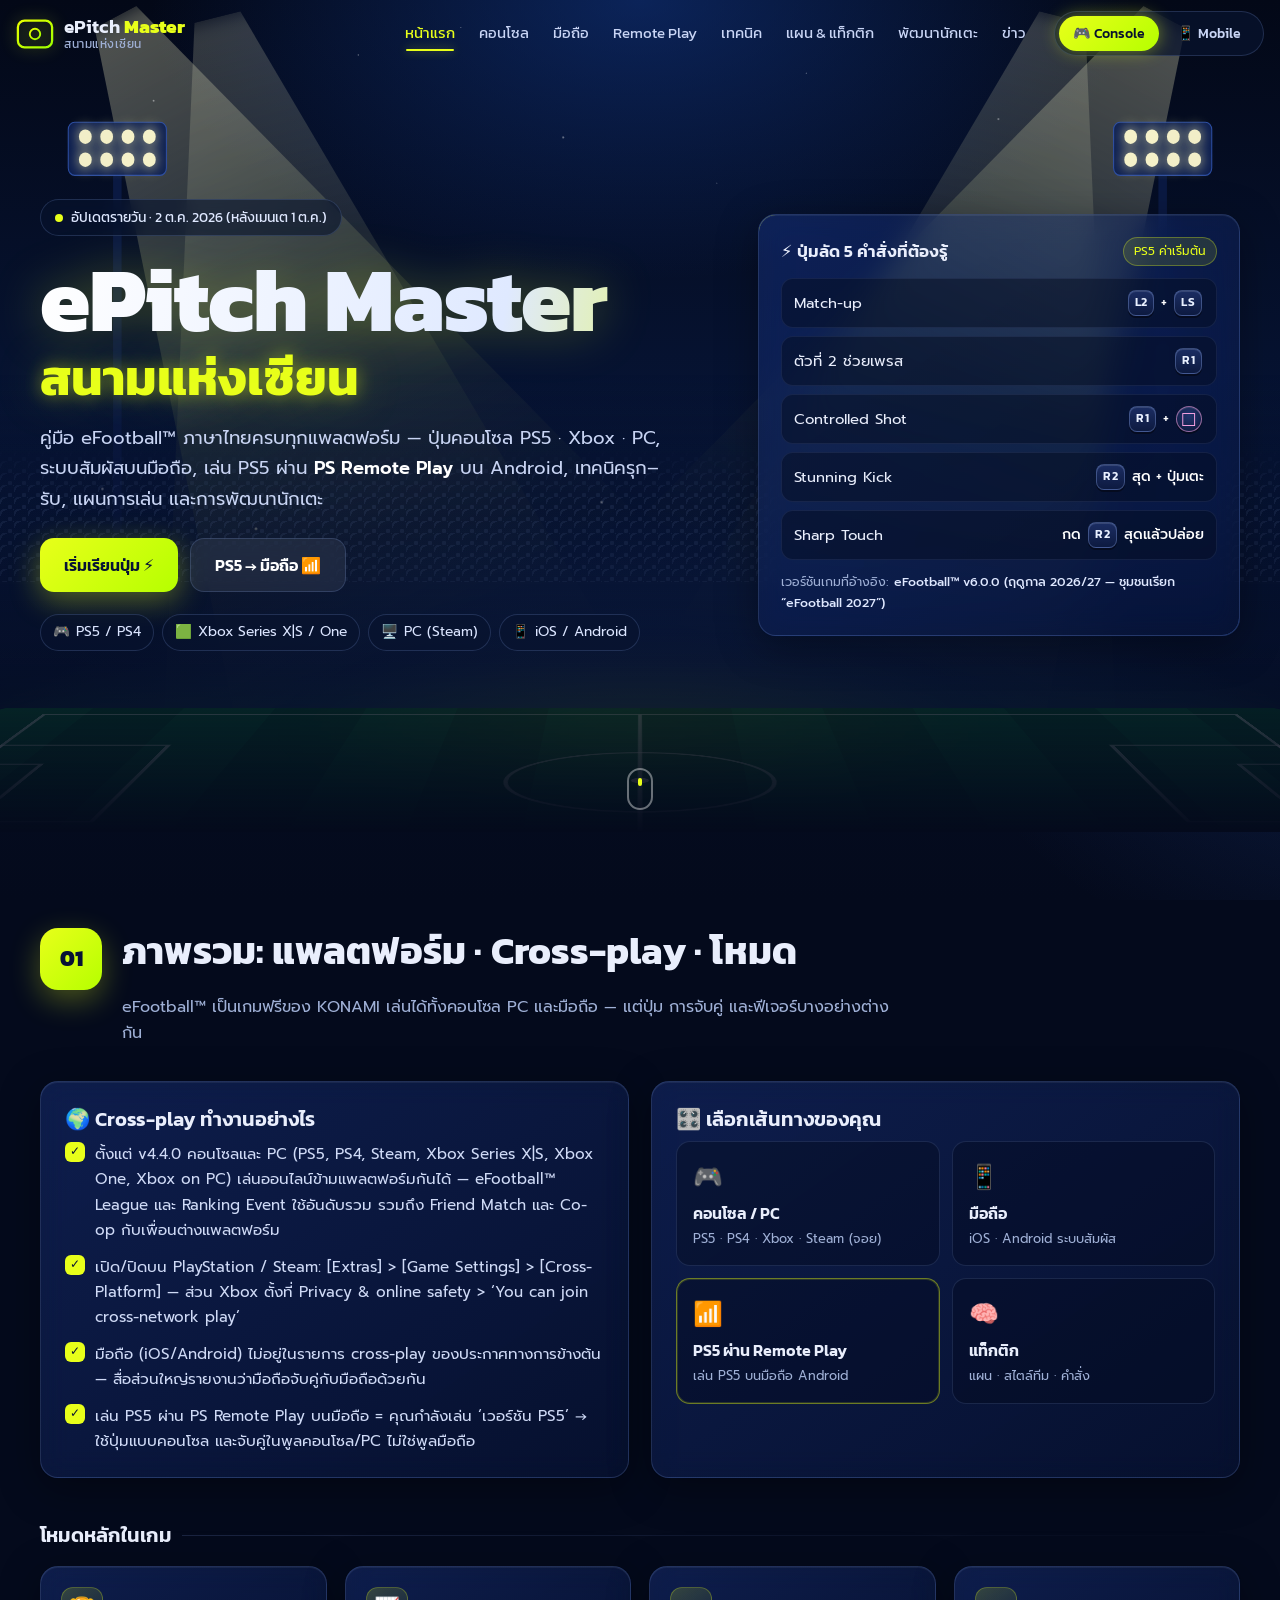
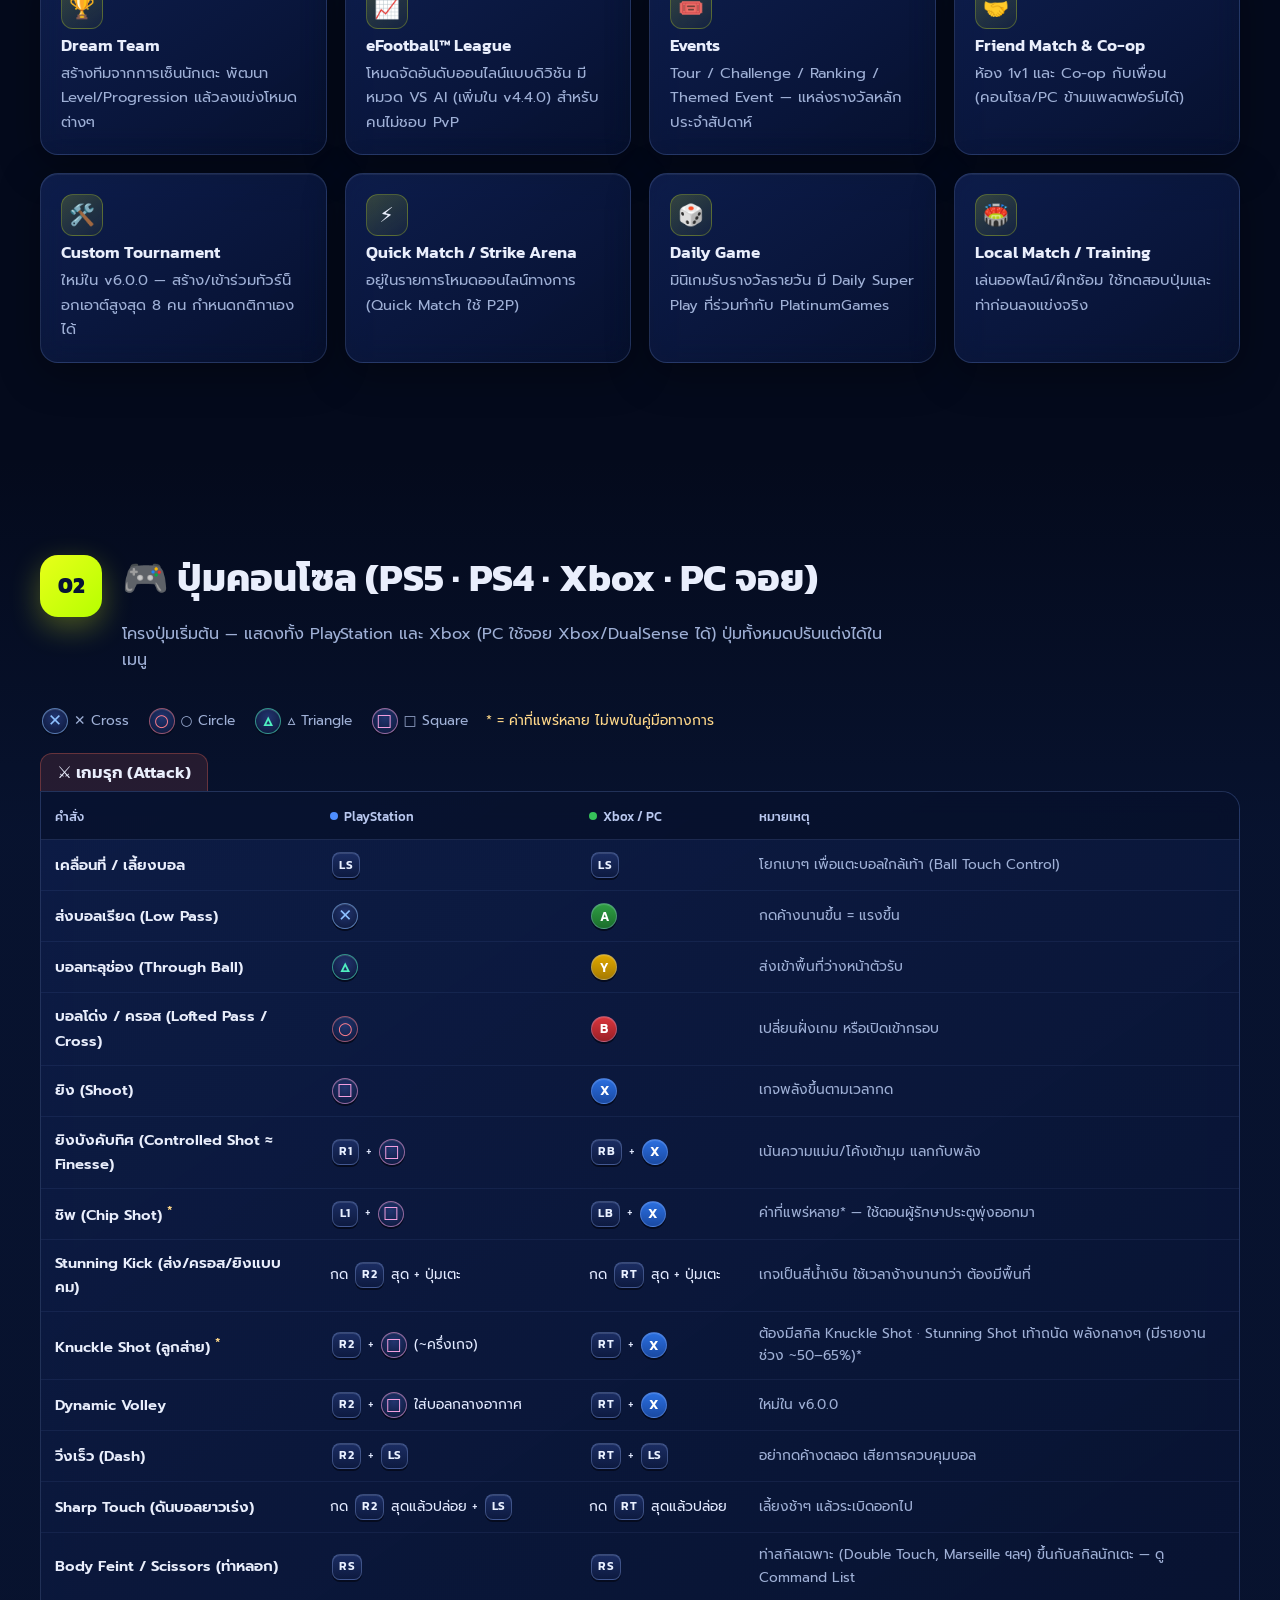
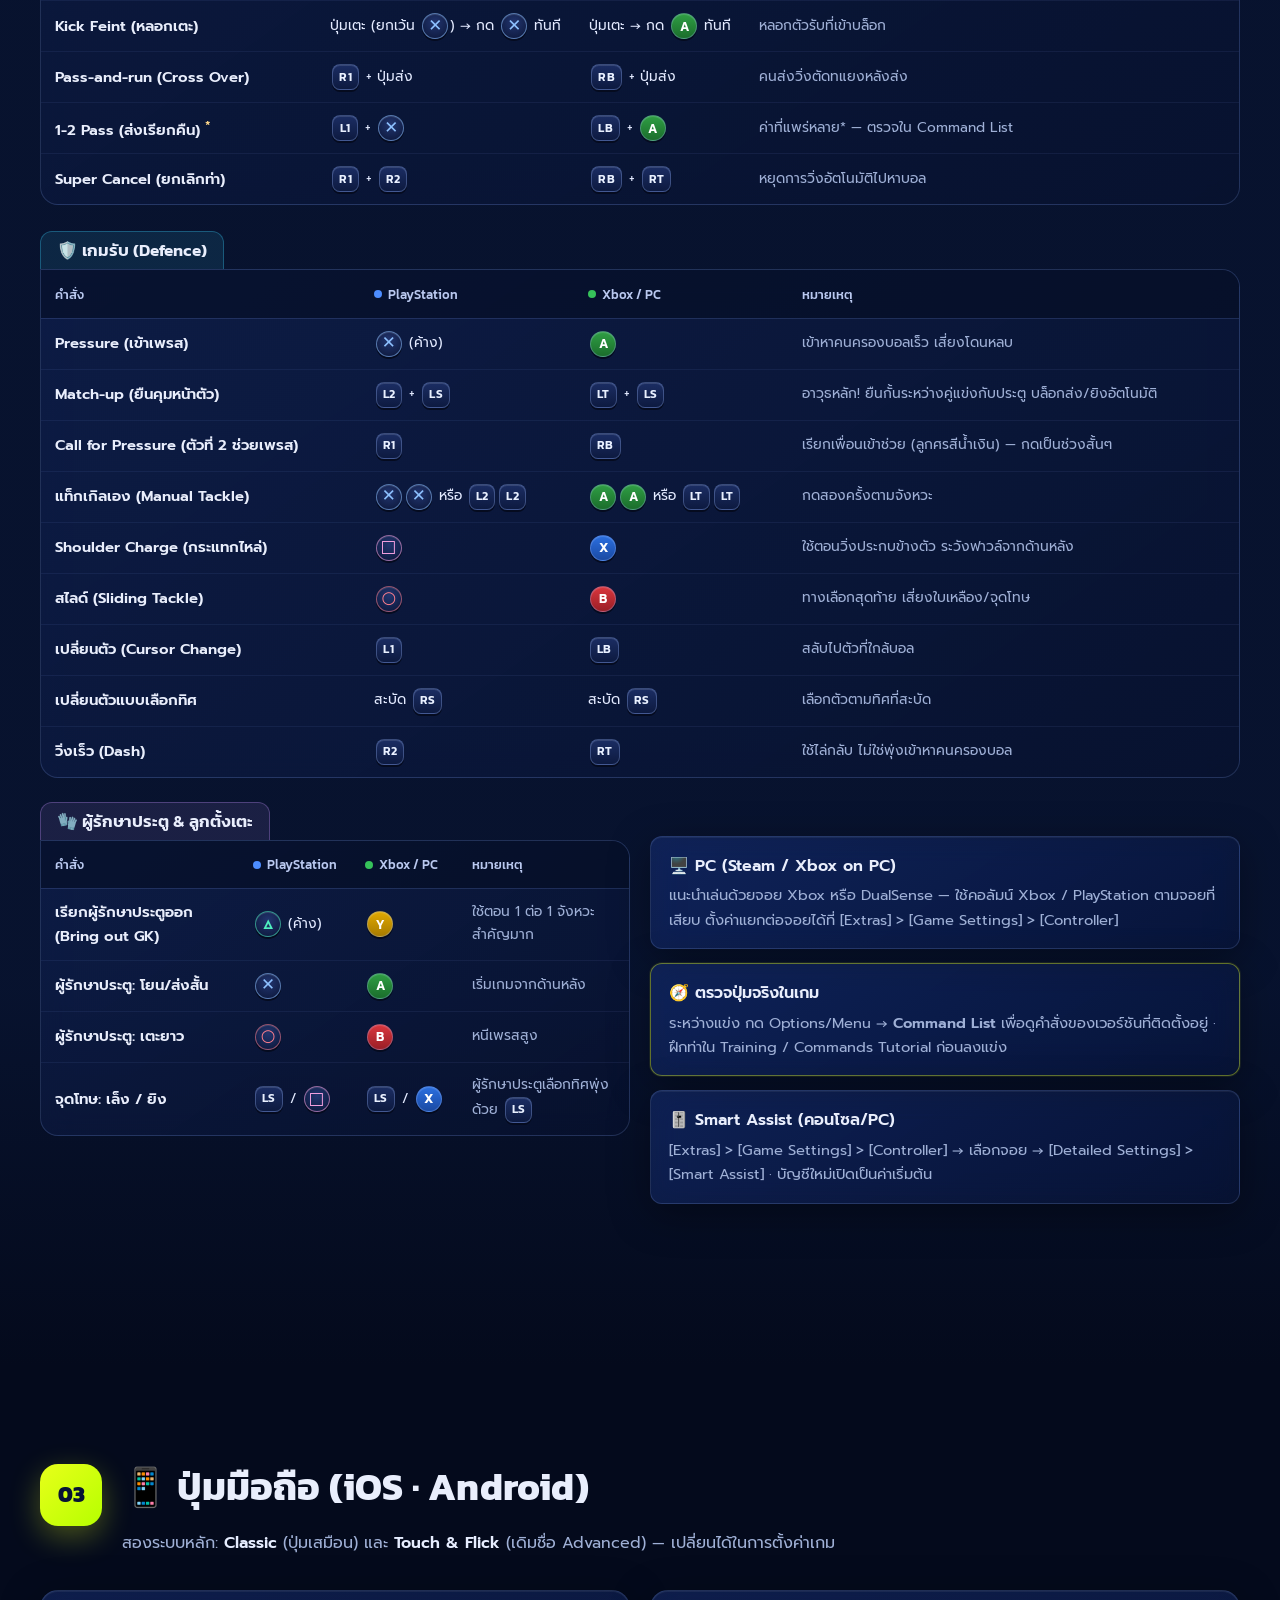
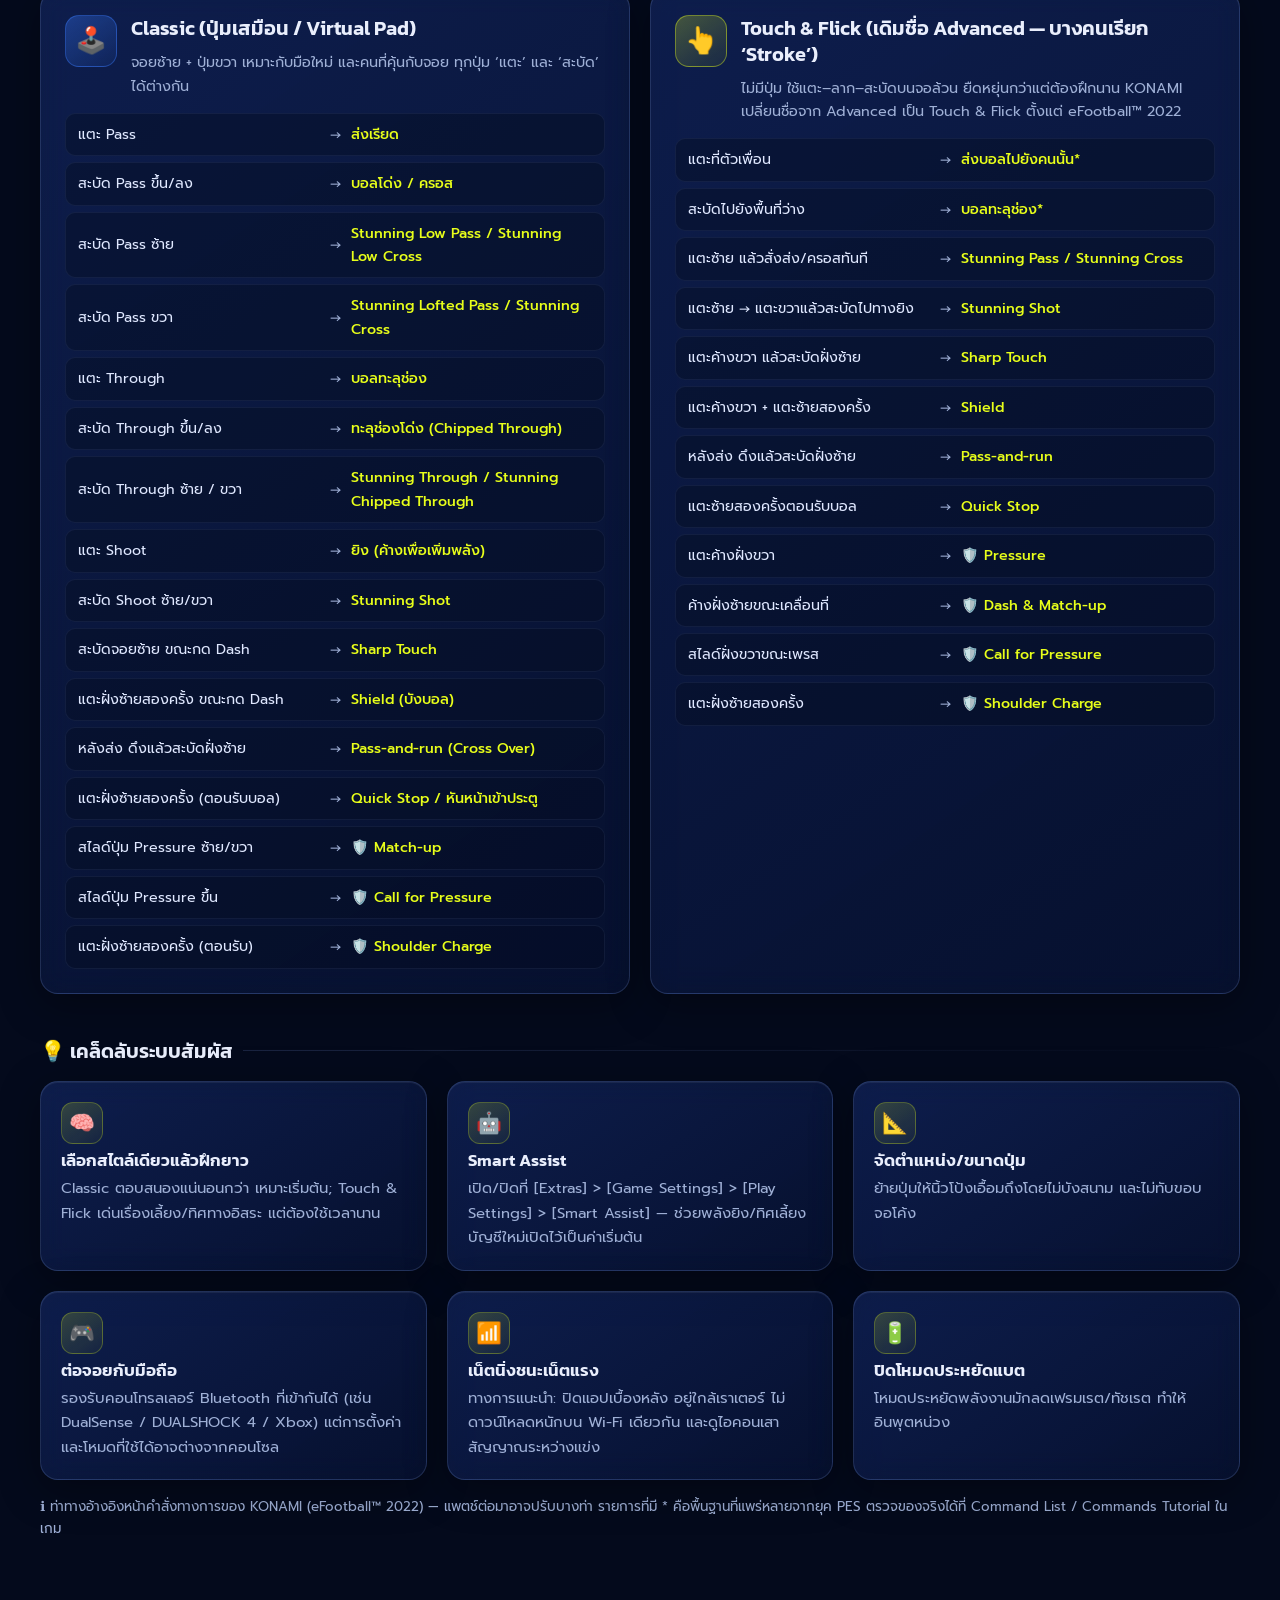
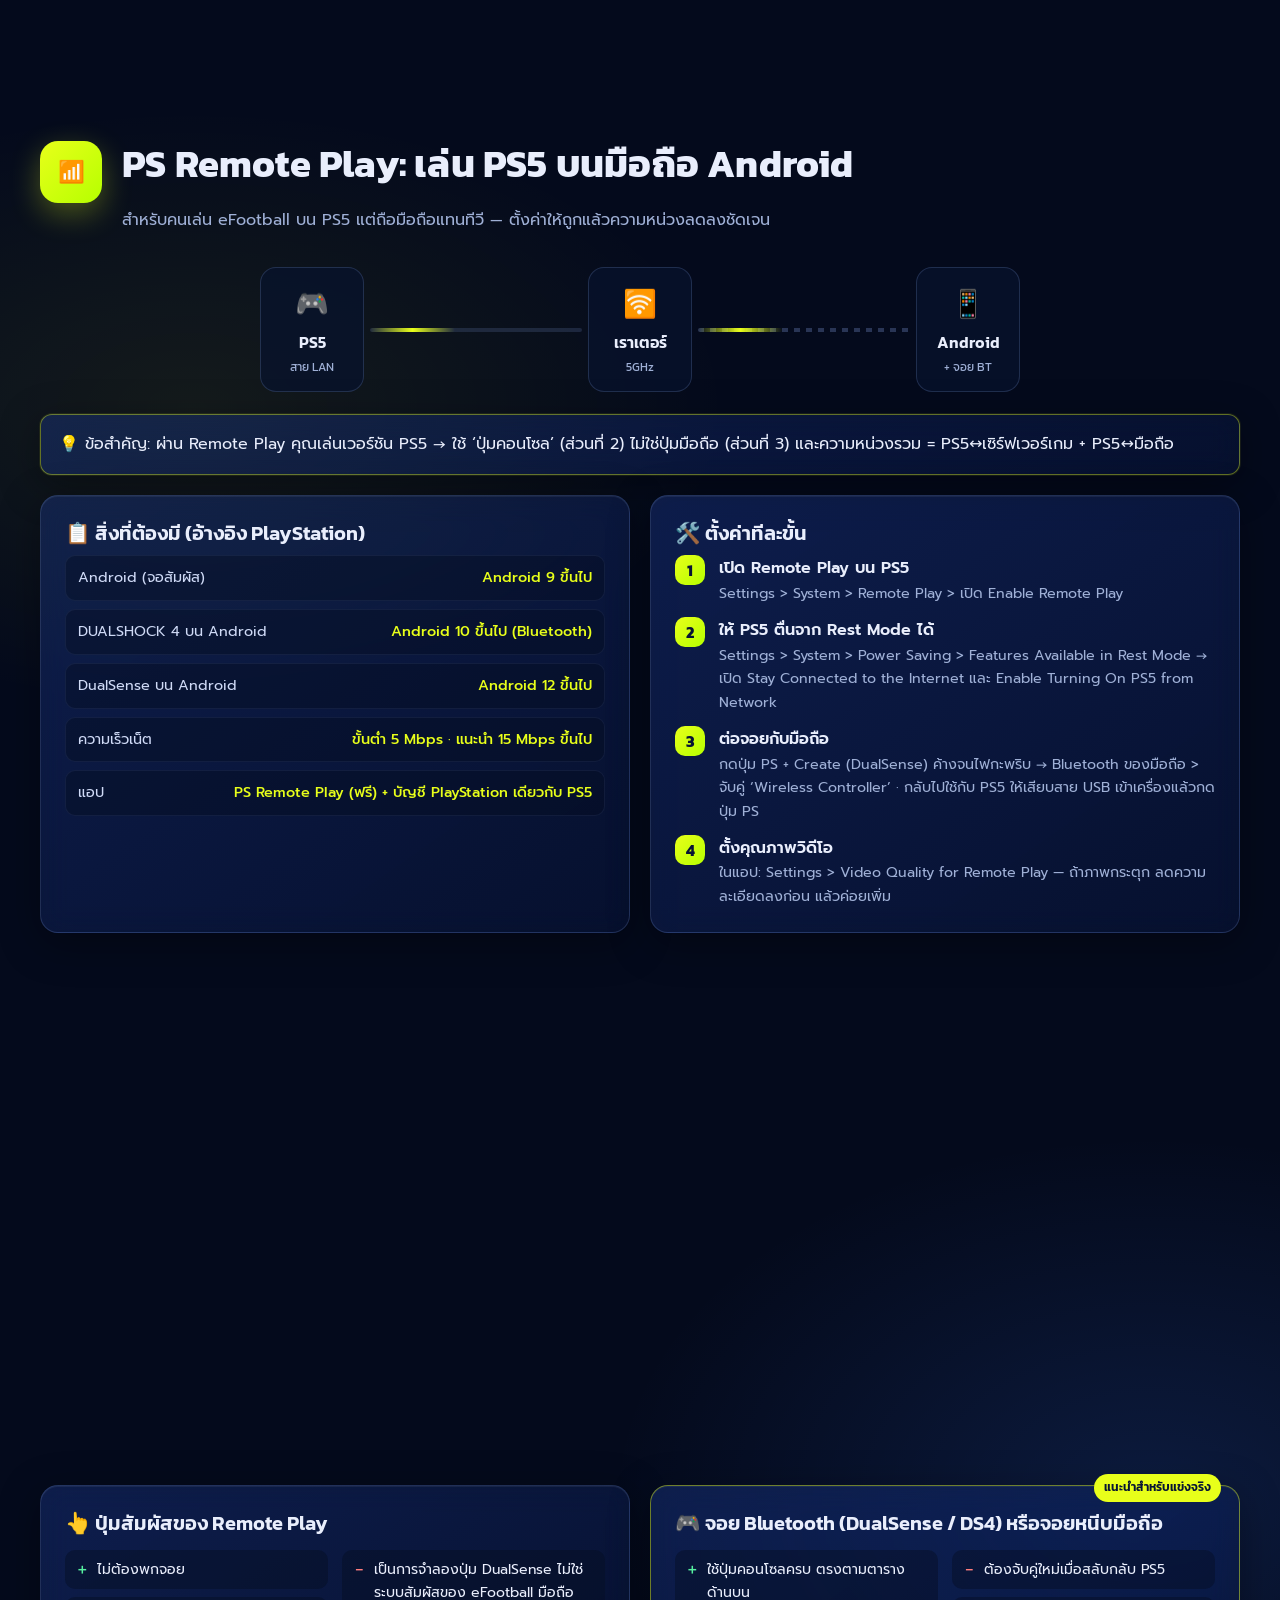
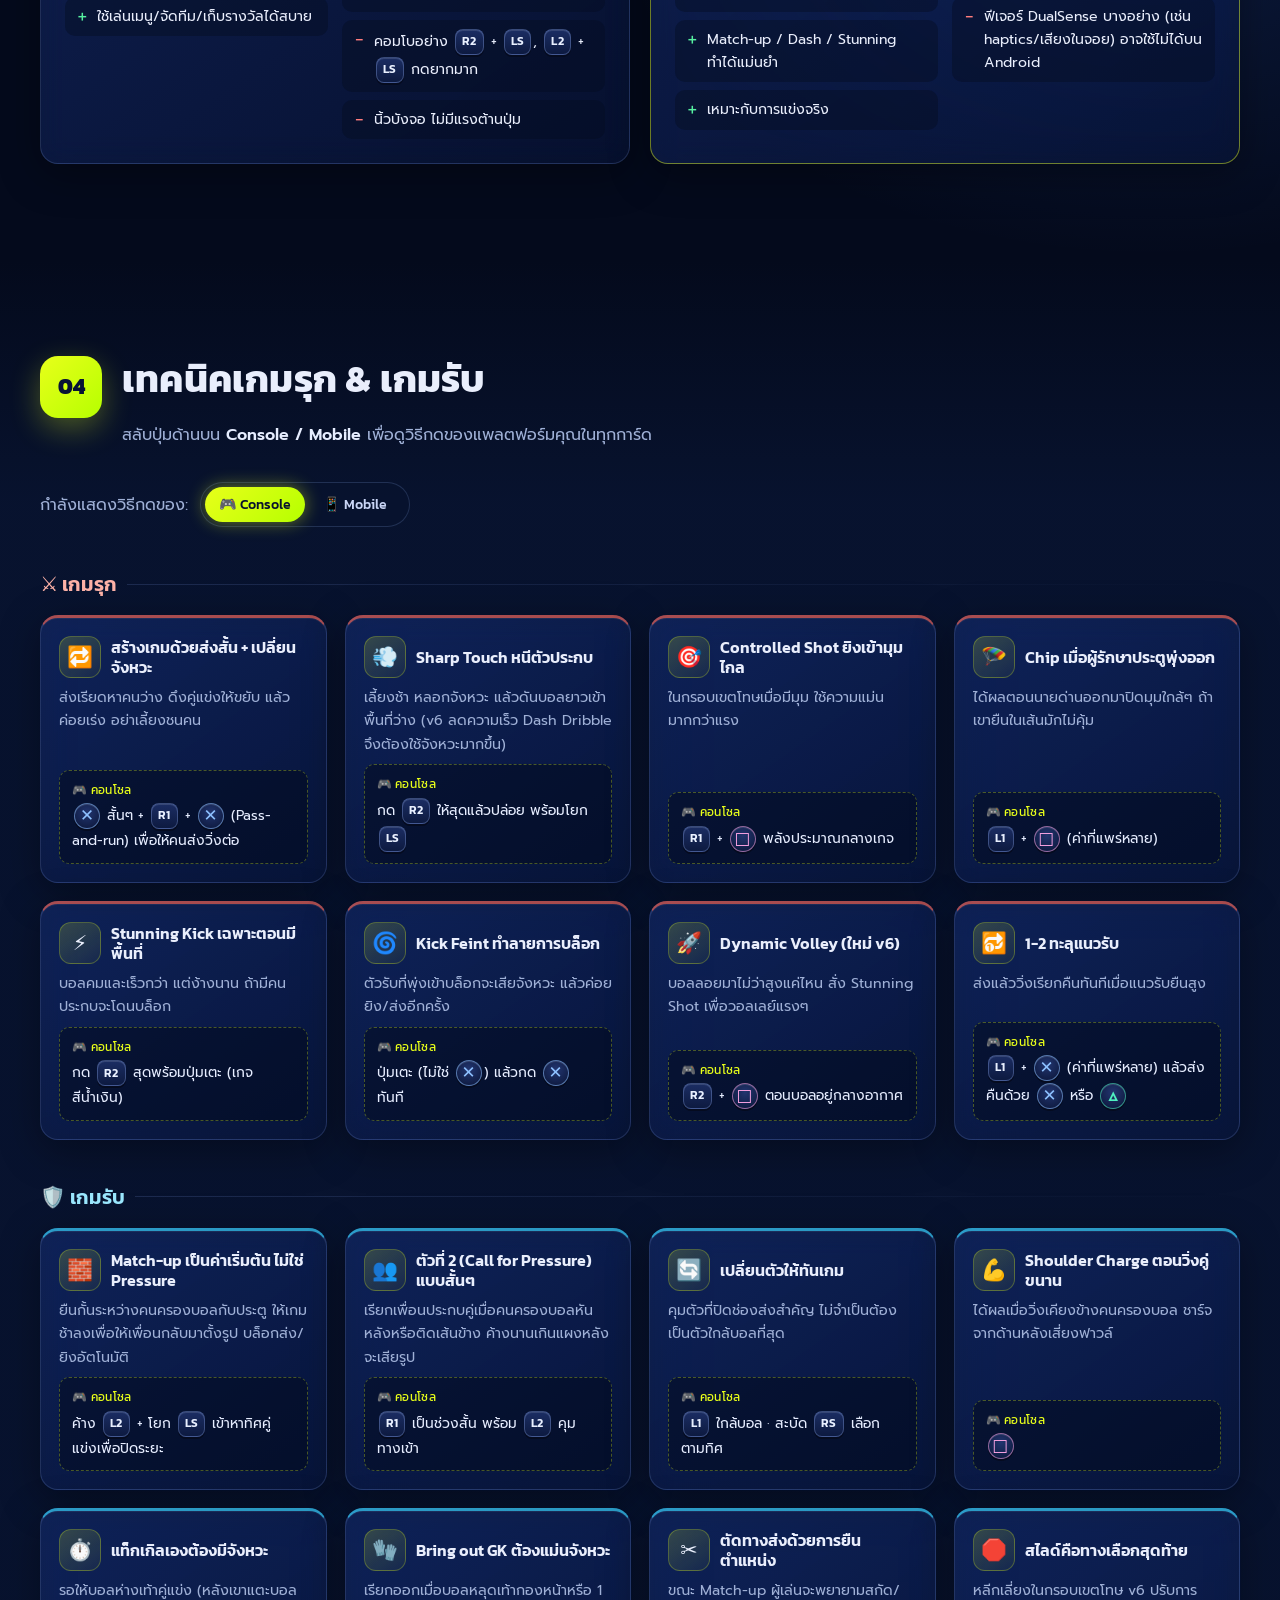
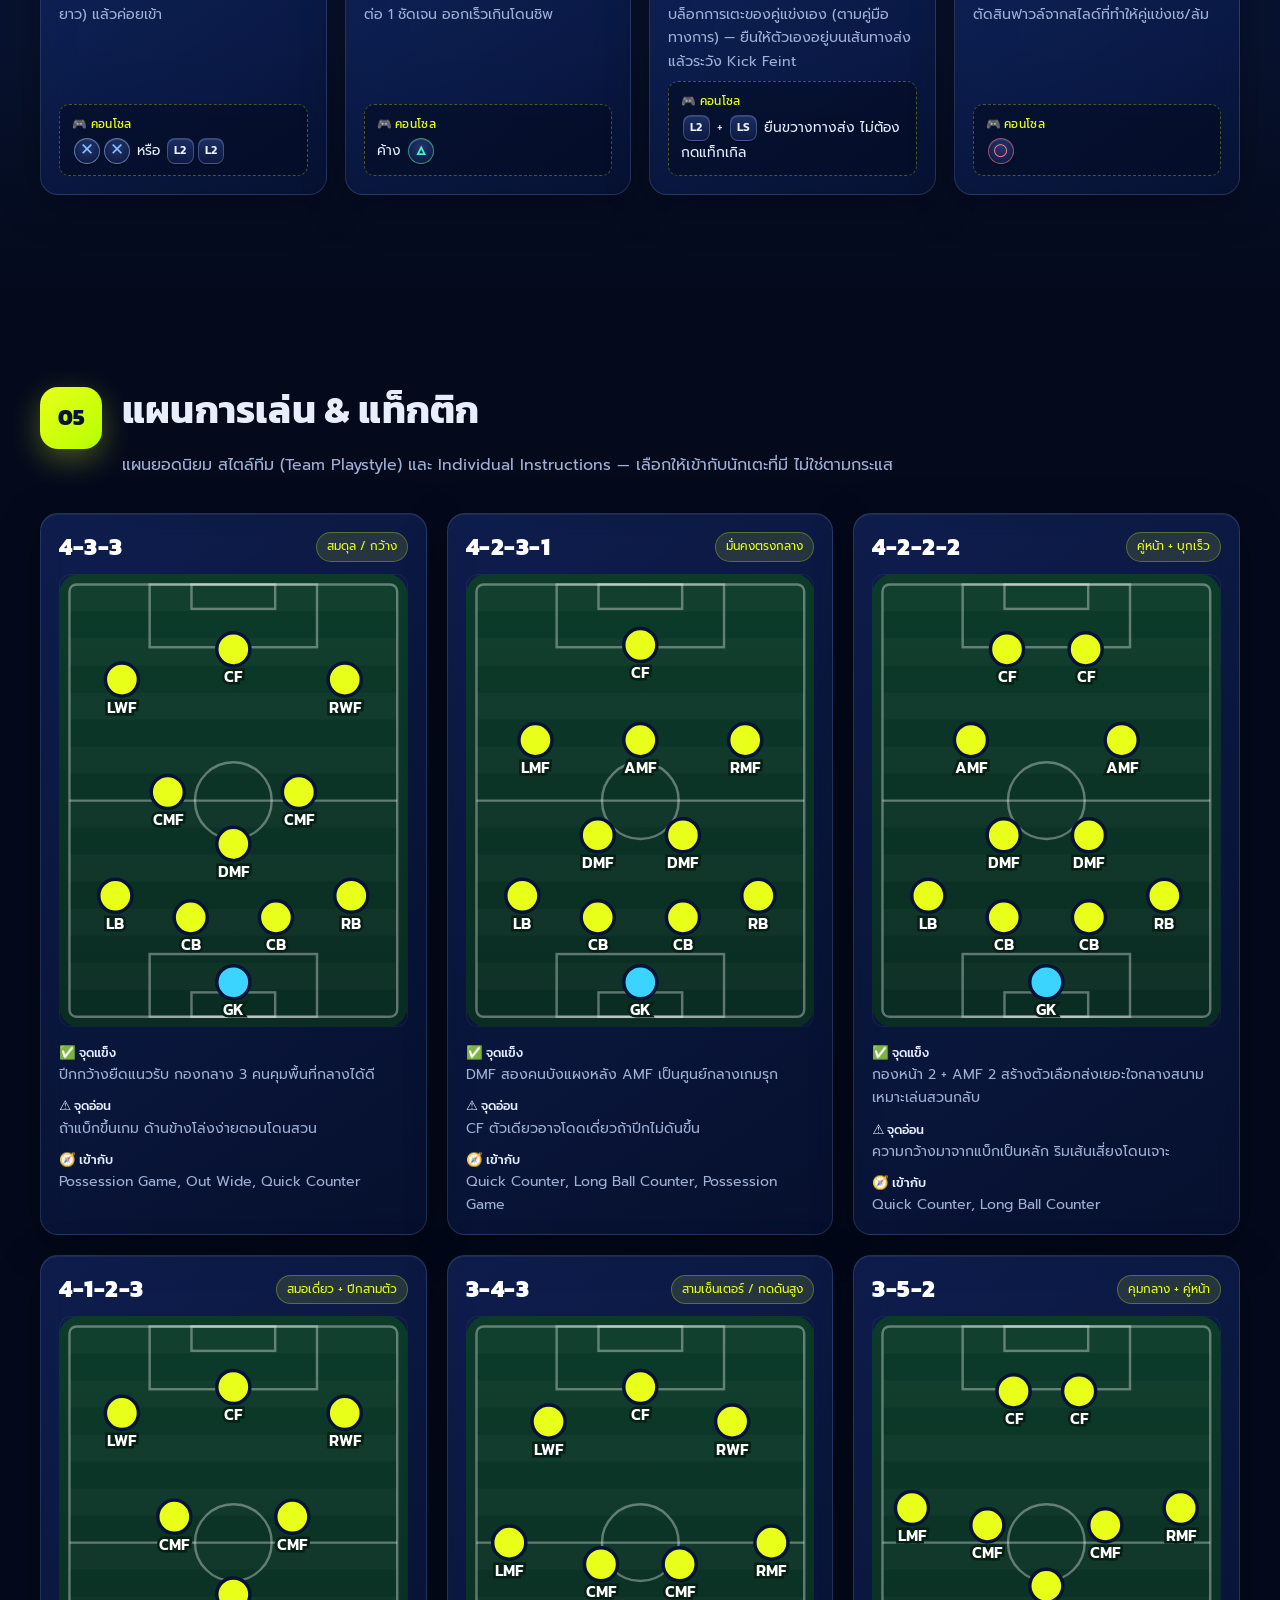
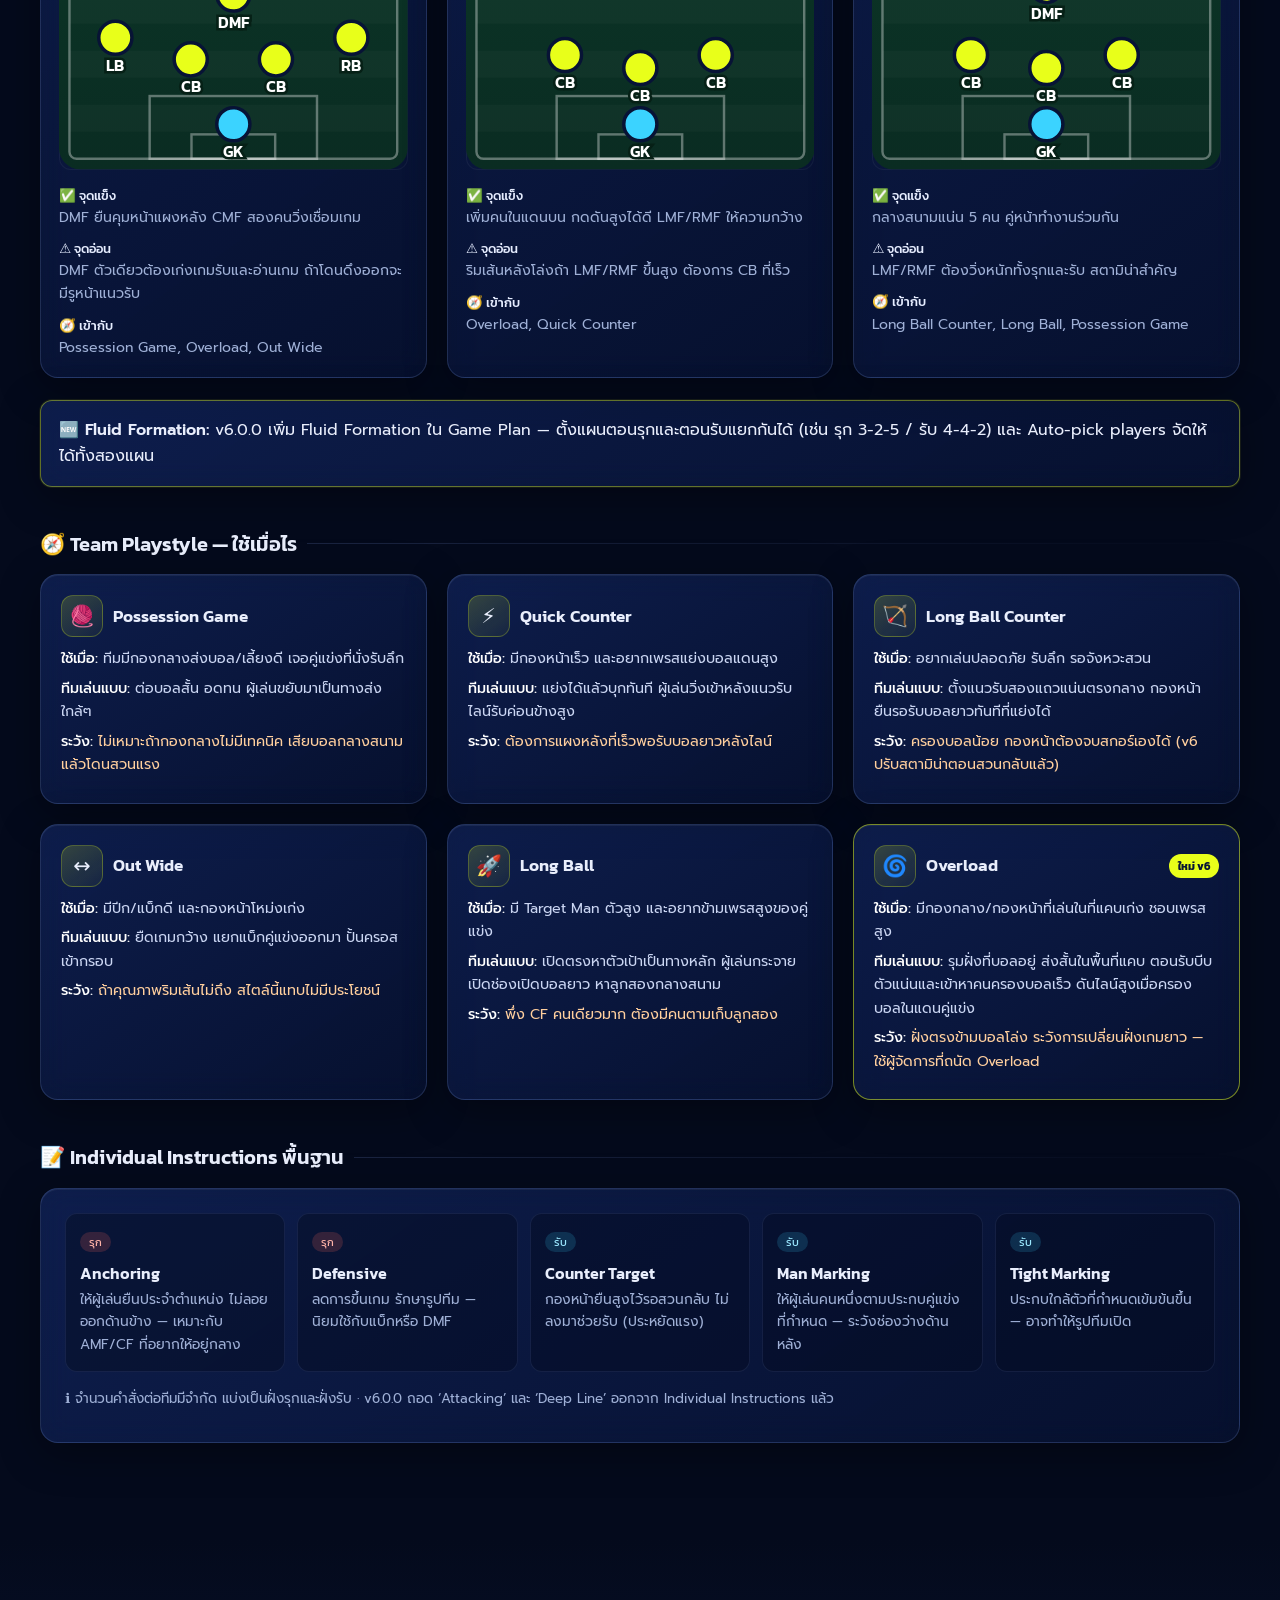
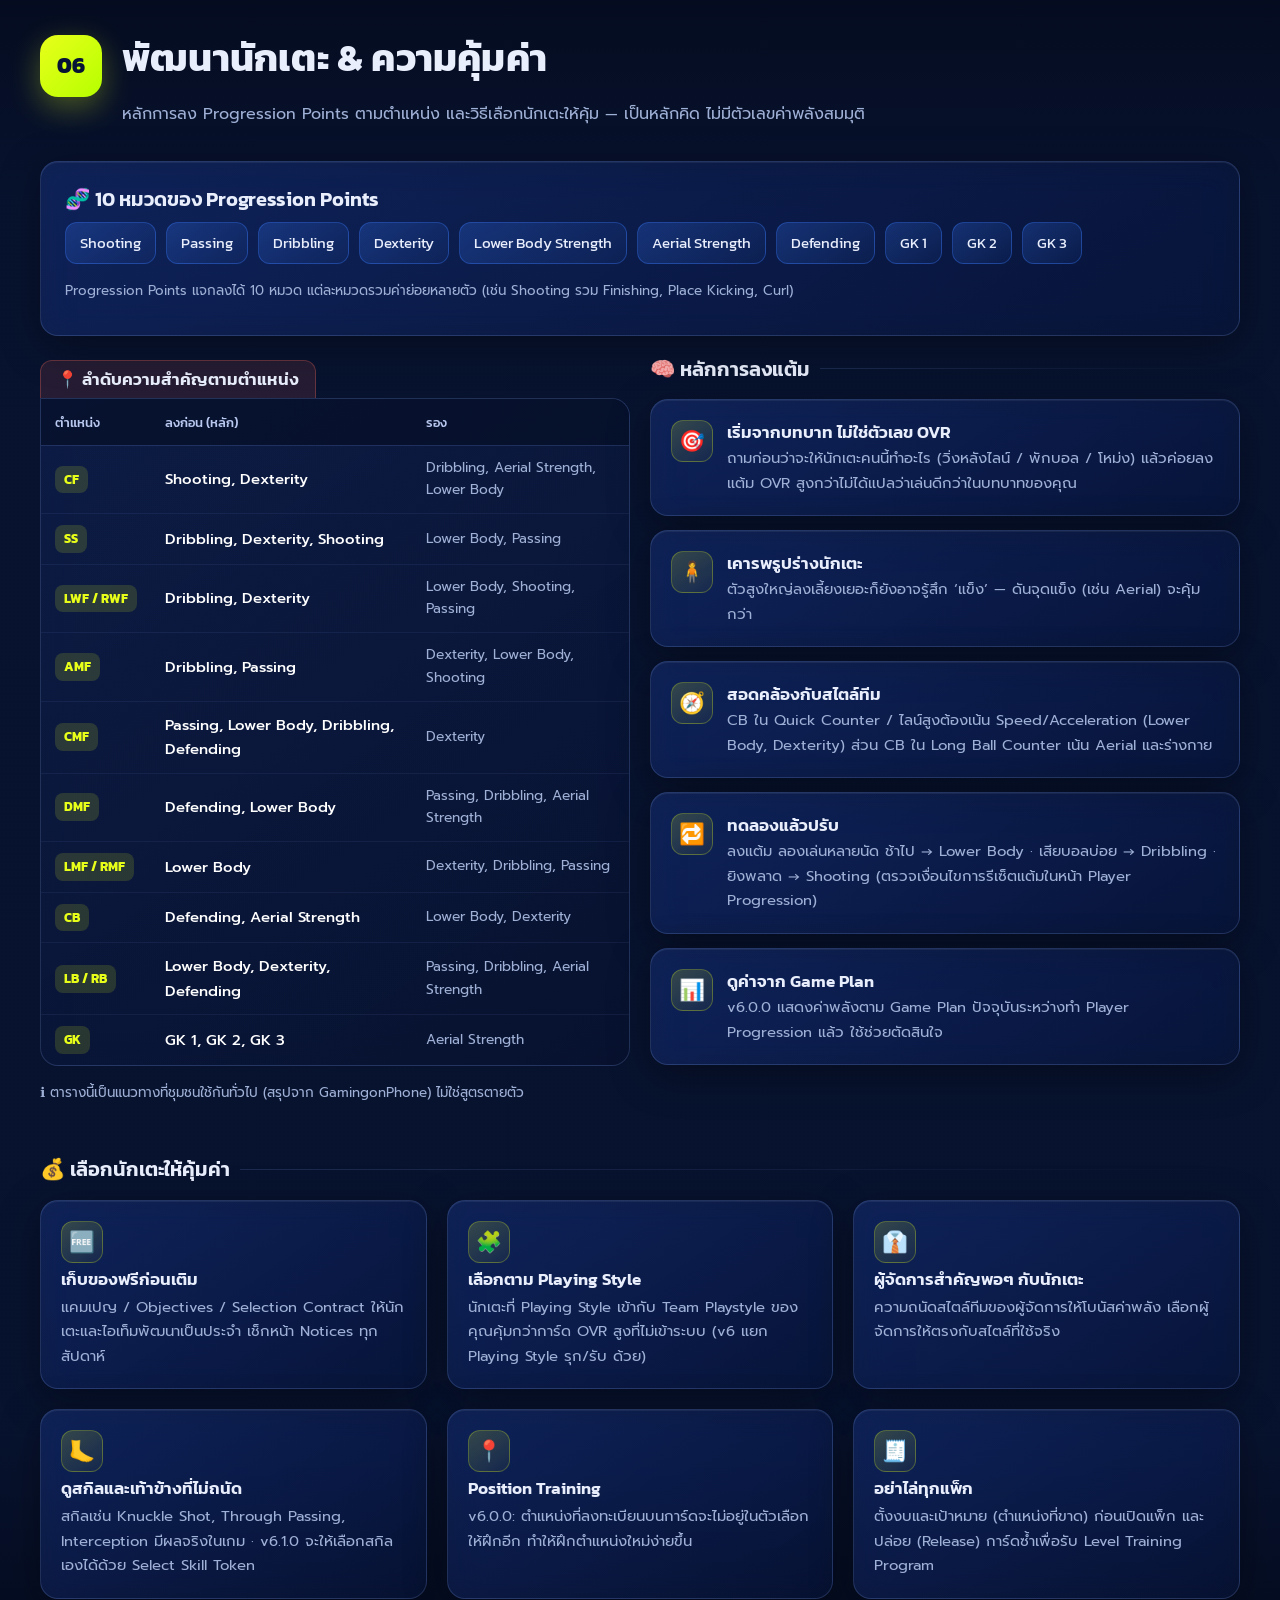
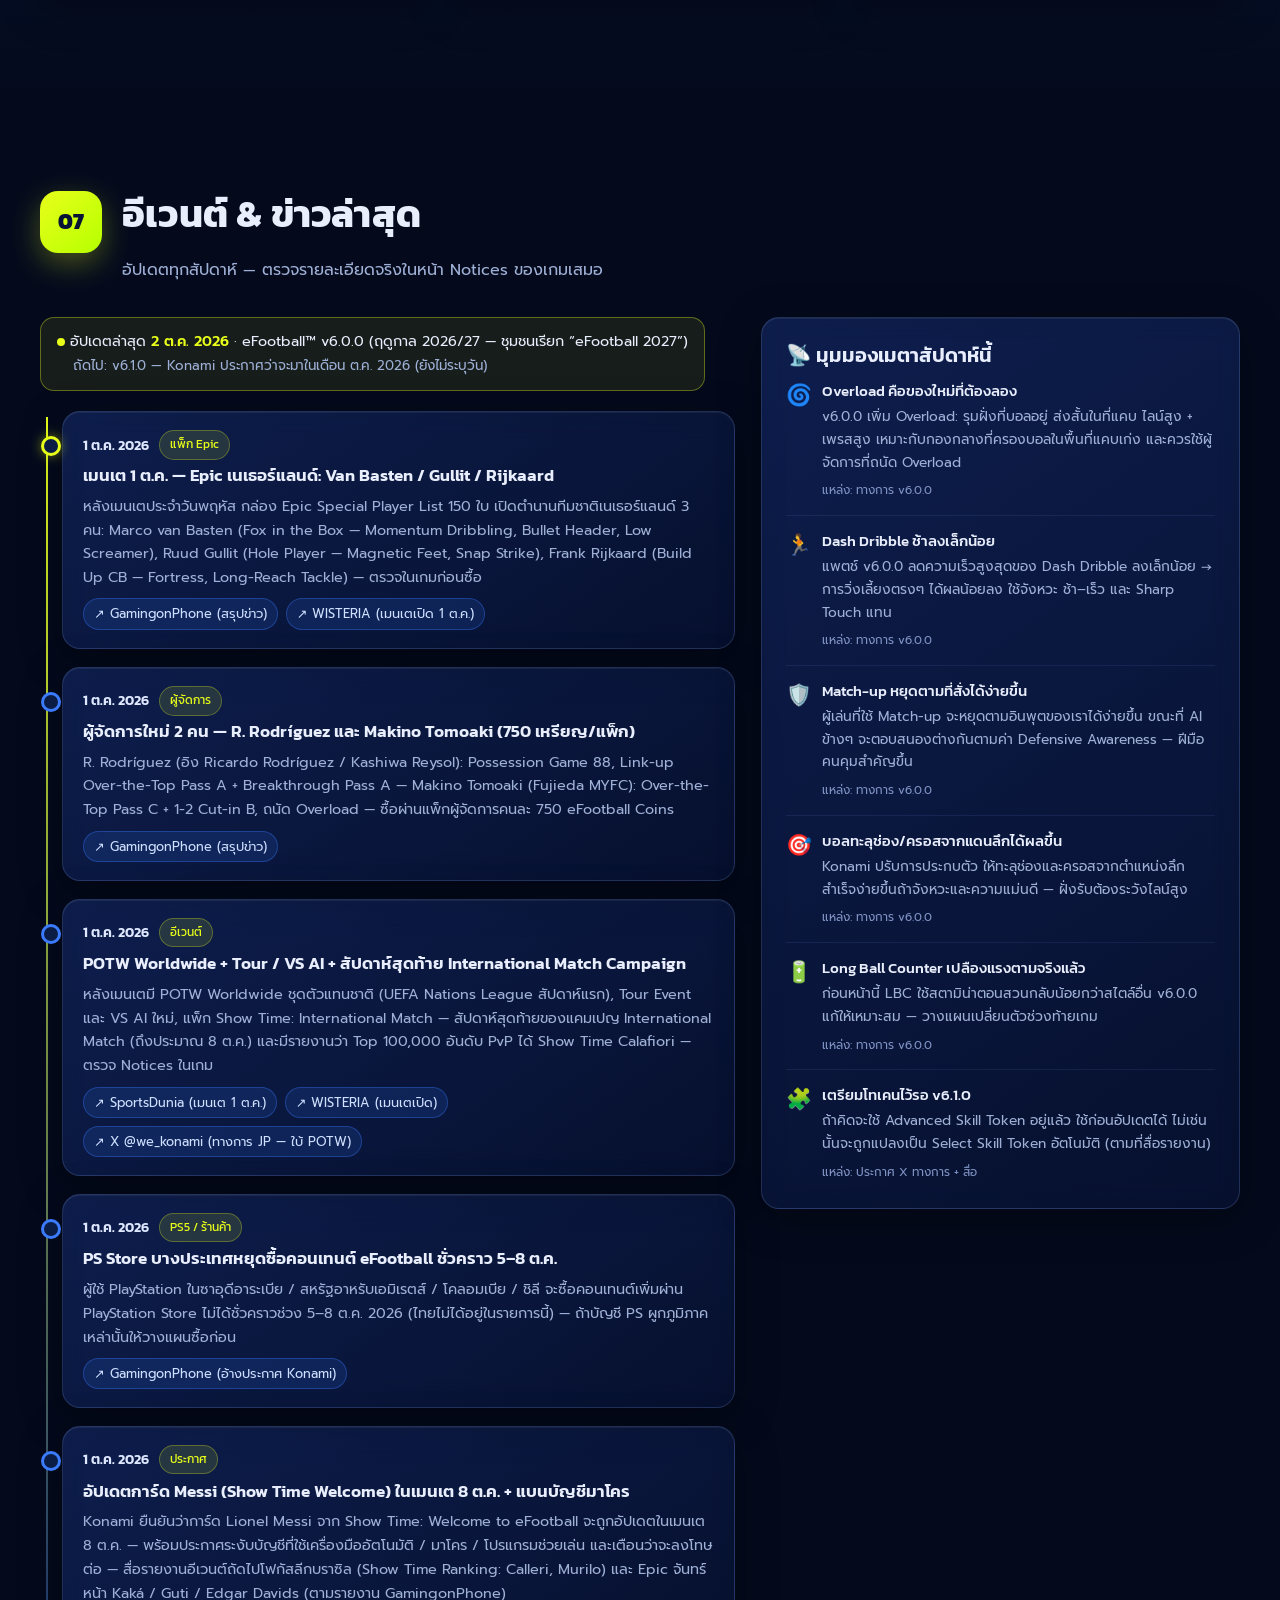
==== index.html @ bb3c8896 "Publish ePitch Master site" ====
<!DOCTYPE html>
<html lang="th" data-platform="console">
<head>
<meta charset="UTF-8">
<meta name="viewport" content="width=device-width, initial-scale=1, viewport-fit=cover">
<title>ePitch Master สนามแห่งเซียน — คู่มือ eFootball™ ทุกแพลตฟอร์ม</title>
<meta name="description" content="คู่มือ eFootball ภาษาไทย: ปุ่มคอนโซล PS5/Xbox/PC, ปุ่มมือถือ Classic และ Touch & Flick, PS Remote Play, เทคนิครุก-รับ, แผนการเล่น, พัฒนานักเตะ และข่าวล่าสุด">
<meta name="theme-color" content="#050b1f">
<link rel="icon" href="data:image/svg+xml,<svg xmlns='http://www.w3.org/2000/svg' viewBox='0 0 100 100'><text y='.9em' font-size='90'>⚽</text></svg>">
<link rel="preconnect" href="https://fonts.googleapis.com">
<link rel="preconnect" href="https://fonts.gstatic.com" crossorigin>
<link href="https://fonts.googleapis.com/css2?family=Kanit:wght@400;500;600;700;800&family=Prompt:wght@300;400;500;600&display=swap" rel="stylesheet">
<link rel="stylesheet" href="style.css">
</head>
<body>
<div class="scroll-progress" id="scrollProgress"></div>

<!-- ============ NAV ============ -->
<header class="nav" id="nav">
  <div class="nav-inner">
    <a href="#home" class="brand" aria-label="ePitch Master หน้าแรก">
      <span class="brand-mark" aria-hidden="true">
        <svg viewBox="0 0 40 40"><defs><linearGradient id="bm" x1="0" y1="0" x2="1" y2="1"><stop offset="0" stop-color="#eaff00"/><stop offset="1" stop-color="#9dff00"/></linearGradient></defs><rect x="2" y="6" width="36" height="28" rx="7" fill="none" stroke="url(#bm)" stroke-width="2.4"/><line x1="20" y1="6" x2="20" y2="34" stroke="url(#bm)" stroke-width="2"/><circle cx="20" cy="20" r="5.5" fill="none" stroke="url(#bm)" stroke-width="2"/></svg>
      </span>
      <span class="brand-text"><span class="bt1">ePitch <b>Master</b></span><small>สนามแห่งเซียน</small></span>
    </a>
    <nav class="nav-links" id="navLinks" aria-label="เมนูหลัก">
      <a href="#home">หน้าแรก</a>
      <a href="#console">คอนโซล</a>
      <a href="#mobile">มือถือ</a>
      <a href="#remote">Remote Play</a>
      <a href="#techniques">เทคนิค</a>
      <a href="#tactics">แผน & แท็กติก</a>
      <a href="#development">พัฒนานักเตะ</a>
      <a href="#news">ข่าว</a>
    </nav>
    <div class="pf-toggle" role="group" aria-label="เลือกแพลตฟอร์ม">
      <button class="pf-btn" data-set-platform="console" aria-pressed="true">🎮 <span>Console</span></button>
      <button class="pf-btn" data-set-platform="mobile" aria-pressed="false">📱 <span>Mobile</span></button>
      <span class="pf-glider" aria-hidden="true"></span>
    </div>
    <button class="burger" id="burger" aria-label="เปิดเมนู" aria-expanded="false"><span></span><span></span><span></span></button>
  </div>
</header>

<main>
<!-- ============ HERO ============ -->
<section class="hero" id="home">
  <div class="stadium" aria-hidden="true">
    <div class="sky"></div>
    <div class="stars"></div>
    <div class="beam b1"></div><div class="beam b2"></div><div class="beam b3"></div><div class="beam b4"></div>
    <svg class="towers" viewBox="0 0 1200 400" preserveAspectRatio="none">
      <g class="tower" transform="translate(110,40)"><rect x="-4" y="40" width="8" height="300" fill="#0b1a44"/><rect x="-46" y="0" width="92" height="44" rx="6" fill="#0d1f52" stroke="#2c4fa8"/><g fill="#fffbd1">
        <circle cx="-30" cy="12" r="6"/><circle cx="-10" cy="12" r="6"/><circle cx="10" cy="12" r="6"/><circle cx="30" cy="12" r="6"/><circle cx="-30" cy="31" r="6"/><circle cx="-10" cy="31" r="6"/><circle cx="10" cy="31" r="6"/><circle cx="30" cy="31" r="6"/></g></g>
      <g class="tower" transform="translate(1090,40)"><rect x="-4" y="40" width="8" height="300" fill="#0b1a44"/><rect x="-46" y="0" width="92" height="44" rx="6" fill="#0d1f52" stroke="#2c4fa8"/><g fill="#fffbd1">
        <circle cx="-30" cy="12" r="6"/><circle cx="-10" cy="12" r="6"/><circle cx="10" cy="12" r="6"/><circle cx="30" cy="12" r="6"/><circle cx="-30" cy="31" r="6"/><circle cx="-10" cy="31" r="6"/><circle cx="10" cy="31" r="6"/><circle cx="30" cy="31" r="6"/></g></g>
    </svg>
    <div class="crowd"></div>
    <div class="pitch">
      <svg viewBox="0 0 1000 400" preserveAspectRatio="none">
        <g fill="none" stroke="rgba(255,255,255,.55)" stroke-width="3">
          <rect x="40" y="20" width="920" height="360"/>
          <line x1="500" y1="20" x2="500" y2="380"/>
          <ellipse cx="500" cy="200" rx="90" ry="70"/>
          <rect x="40" y="110" width="120" height="180"/><rect x="840" y="110" width="120" height="180"/>
          <rect x="40" y="160" width="45" height="80"/><rect x="915" y="160" width="45" height="80"/>
        </g>
        <circle cx="500" cy="200" r="6" fill="#fff"/>
      </svg>
    </div>
    <div class="haze"></div>
  </div>

  <div class="hero-content container">
    <div class="hero-copy reveal">
      <span class="eyebrow"><span class="live-dot"></span> <span id="heroWeek">อัปเดตประจำสัปดาห์</span></span>
      <h1 class="hero-title">
        <span class="t1">ePitch Master</span>
        <span class="t2">สนามแห่งเซียน</span>
      </h1>
      <p class="hero-sub">คู่มือ eFootball™ ภาษาไทยครบทุกแพลตฟอร์ม — ปุ่มคอนโซล PS5 · Xbox · PC, ระบบสัมผัสบนมือถือ, เล่น PS5 ผ่าน <b>PS Remote Play</b> บน Android, เทคนิครุก–รับ, แผนการเล่น และการพัฒนานักเตะ</p>
      <div class="hero-cta">
        <a href="#console" class="btn btn-neon">เริ่มเรียนปุ่ม ⚡</a>
        <a href="#remote" class="btn btn-glass">PS5 → มือถือ 📶</a>
      </div>
      <div class="hero-chips" id="platformChips"></div>
    </div>

    <aside class="hero-card glass reveal" aria-label="ปุ่มลัดตามแพลตฟอร์ม">
      <div class="hc-head">
        <span class="hc-title">⚡ ปุ่มลัด 5 คำสั่งที่ต้องรู้</span>
        <span class="hc-pf only-console">PS5 ค่าเริ่มต้น</span><span class="hc-pf only-mobile">มือถือ Classic</span>
      </div>
      <ul class="hc-list only-console">
        <li><span>Match-up</span><b data-kbd="[L2] + [LS]"></b></li>
        <li><span>ตัวที่ 2 ช่วยเพรส</span><b data-kbd="[R1]"></b></li>
        <li><span>Controlled Shot</span><b data-kbd="[R1] + [S]"></b></li>
        <li><span>Stunning Kick</span><b data-kbd="[R2] สุด + ปุ่มเตะ"></b></li>
        <li><span>Sharp Touch</span><b data-kbd="กด [R2] สุดแล้วปล่อย"></b></li>
      </ul>
      <ul class="hc-list only-mobile">
        <li><span>Match-up</span><b>สไลด์ Pressure ซ้าย/ขวา</b></li>
        <li><span>ตัวที่ 2 ช่วยเพรส</span><b>สไลด์ Pressure ขึ้น</b></li>
        <li><span>Stunning Shot</span><b>สะบัด Shoot ซ้าย/ขวา</b></li>
        <li><span>Stunning Pass</span><b>สะบัด Pass ซ้าย/ขวา</b></li>
        <li><span>Sharp Touch</span><b>กด Dash + สะบัดจอย</b></li>
      </ul>
      <div class="hc-foot" id="heroVersion"></div>
    </aside>
  </div>
  <a href="#overview" class="scroll-cue" aria-label="เลื่อนลง"><span></span></a>
</section>

<!-- ============ 1) OVERVIEW ============ -->
<section class="section" id="overview">
  <div class="container">
    <div class="sec-head reveal">
      <span class="sec-num">01</span>
      <div><h2>ภาพรวม: แพลตฟอร์ม · Cross-play · โหมด</h2>
      <p>eFootball™ เป็นเกมฟรีของ KONAMI เล่นได้ทั้งคอนโซล PC และมือถือ — แต่ปุ่ม การจับคู่ และฟีเจอร์บางอย่างต่างกัน</p></div>
    </div>
    <div class="grid-2">
      <div class="glass card reveal">
        <h3>🌍 Cross-play ทำงานอย่างไร</h3>
        <ul class="ticks" id="crossplayList"></ul>
      </div>
      <div class="glass card reveal">
        <h3>🎛️ เลือกเส้นทางของคุณ</h3>
        <div class="path-grid">
          <a class="path" href="#console"><span>🎮</span><b>คอนโซล / PC</b><small>PS5 · PS4 · Xbox · Steam (จอย)</small></a>
          <a class="path" href="#mobile"><span>📱</span><b>มือถือ</b><small>iOS · Android ระบบสัมผัส</small></a>
          <a class="path hot" href="#remote"><span>📶</span><b>PS5 ผ่าน Remote Play</b><small>เล่น PS5 บนมือถือ Android</small></a>
          <a class="path" href="#tactics"><span>🧠</span><b>แท็กติก</b><small>แผน · สไตล์ทีม · คำสั่ง</small></a>
        </div>
      </div>
    </div>
    <h3 class="sub-title reveal">โหมดหลักในเกม</h3>
    <div class="grid-4" id="modesGrid"></div>
  </div>
</section>

<!-- ============ 2) CONSOLE ============ -->
<section class="section section-alt" id="console">
  <div class="container">
    <div class="sec-head reveal">
      <span class="sec-num">02</span>
      <div><h2>🎮 ปุ่มคอนโซล (PS5 · PS4 · Xbox · PC จอย)</h2>
      <p>โครงปุ่มเริ่มต้น — แสดงทั้ง PlayStation และ Xbox (PC ใช้จอย Xbox/DualSense ได้) ปุ่มทั้งหมดปรับแต่งได้ในเมนู</p></div>
    </div>
    <div class="legend reveal">
      <span><i class="k ps-x">✕</i> ✕ Cross</span><span><i class="k ps-o">○</i> ○ Circle</span><span><i class="k ps-t">△</i> △ Triangle</span><span><i class="k ps-s">□</i> □ Square</span><span class="lg-flag">* = ค่าที่แพร่หลาย ไม่พบในคู่มือทางการ</span>
    </div>
    <div class="table-block reveal">
      <h3 class="tb-title atk">⚔️ เกมรุก (Attack)</h3>
      <div class="table-wrap"><table class="ctrl" id="tblAttack"></table></div>
    </div>
    <div class="table-block reveal spaced">
      <h3 class="tb-title def">🛡️ เกมรับ (Defence)</h3>
      <div class="table-wrap"><table class="ctrl" id="tblDefence"></table></div>
    </div>
    <div class="grid-2 tight">
      <div class="table-block reveal">
        <h3 class="tb-title gk">🧤 ผู้รักษาประตู & ลูกตั้งเตะ</h3>
        <div class="table-wrap"><table class="ctrl" id="tblGK"></table></div>
      </div>
      <div class="pc-col reveal">
        <div class="callout glass">
          <b>🖥️ PC (Steam / Xbox on PC)</b>
          <p>แนะนำเล่นด้วยจอย Xbox หรือ DualSense — ใช้คอลัมน์ Xbox / PlayStation ตามจอยที่เสียบ ตั้งค่าแยกต่อจอยได้ที่ [Extras] &gt; [Game Settings] &gt; [Controller]</p>
        </div>
        <div class="callout glass neon-edge">
          <b>🧭 ตรวจปุ่มจริงในเกม</b>
          <p>ระหว่างแข่ง กด Options/Menu → <b>Command List</b> เพื่อดูคำสั่งของเวอร์ชันที่ติดตั้งอยู่ · ฝึกท่าใน Training / Commands Tutorial ก่อนลงแข่ง</p>
        </div>
        <div class="callout glass">
          <b>🎚️ Smart Assist (คอนโซล/PC)</b>
          <p>[Extras] &gt; [Game Settings] &gt; [Controller] → เลือกจอย → [Detailed Settings] &gt; [Smart Assist] · บัญชีใหม่เปิดเป็นค่าเริ่มต้น</p>
        </div>
      </div>
    </div>
    <p class="footnote reveal" id="consoleFoot"></p>
  </div>
</section>

<!-- ============ 3) MOBILE ============ -->
<section class="section" id="mobile">
  <div class="container">
    <div class="sec-head reveal">
      <span class="sec-num">03</span>
      <div><h2>📱 ปุ่มมือถือ (iOS · Android)</h2>
      <p>สองระบบหลัก: <b>Classic</b> (ปุ่มเสมือน) และ <b>Touch &amp; Flick</b> (เดิมชื่อ Advanced) — เปลี่ยนได้ในการตั้งค่าเกม</p></div>
    </div>
    <div class="grid-2 tight" id="mobileSchemes"></div>
    <h3 class="sub-title reveal">💡 เคล็ดลับระบบสัมผัส</h3>
    <div class="grid-3 snap" id="mobileTips"></div>
    <p class="footnote reveal" id="mobileFoot"></p>
  </div>
</section>

<!-- ============ REMOTE PLAY ============ -->
<section class="section section-remote" id="remote">
  <div class="container">
    <div class="sec-head reveal">
      <span class="sec-num">📶</span>
      <div><h2>PS Remote Play: เล่น PS5 บนมือถือ Android</h2>
      <p>สำหรับคนเล่น eFootball บน PS5 แต่ถือมือถือแทนทีวี — ตั้งค่าให้ถูกแล้วความหน่วงลดลงชัดเจน</p></div>
    </div>
    <div class="remote-flow reveal" aria-hidden="true">
      <div class="node"><span>🎮</span>PS5<small>สาย LAN</small></div>
      <div class="link wired"><i></i></div>
      <div class="node"><span>🛜</span>เราเตอร์<small>5GHz</small></div>
      <div class="link wifi"><i></i></div>
      <div class="node"><span>📱</span>Android<small>+ จอย BT</small></div>
    </div>
    <div class="callout glass neon-edge reveal" id="remoteNote"></div>
    <div class="grid-2 tight">
      <div class="glass card reveal">
        <h3>📋 สิ่งที่ต้องมี (อ้างอิง PlayStation)</h3>
        <dl class="reqs" id="remoteReqs"></dl>
      </div>
      <div class="glass card reveal">
        <h3>🛠️ ตั้งค่าทีละขั้น</h3>
        <ol class="steps" id="remoteSteps"></ol>
      </div>
    </div>
    <h3 class="sub-title reveal">⏱️ ลดความหน่วง (Latency)</h3>
    <div class="grid-3 snap" id="remoteLatency"></div>
    <h3 class="sub-title reveal">🆚 ปุ่มสัมผัส vs จอย Bluetooth</h3>
    <div class="grid-2 tight" id="remoteCompare"></div>
  </div>
</section>

<!-- ============ 4) TECHNIQUES ============ -->
<section class="section section-alt" id="techniques">
  <div class="container">
    <div class="sec-head reveal">
      <span class="sec-num">04</span>
      <div><h2>เทคนิคเกมรุก & เกมรับ</h2>
      <p>สลับปุ่มด้านบน <b>Console / Mobile</b> เพื่อดูวิธีกดของแพลตฟอร์มคุณในทุกการ์ด</p></div>
    </div>
    <div class="tech-switch reveal">
      <span>กำลังแสดงวิธีกดของ:</span>
      <div class="pf-toggle inline" role="group" aria-label="เลือกแพลตฟอร์ม">
        <button class="pf-btn" data-set-platform="console">🎮 <span>Console</span></button>
        <button class="pf-btn" data-set-platform="mobile">📱 <span>Mobile</span></button>
        <span class="pf-glider" aria-hidden="true"></span>
      </div>
    </div>
    <h3 class="sub-title reveal atk-t">⚔️ เกมรุก</h3>
    <div class="grid-4 tech snap" id="techAttack"></div>
    <h3 class="sub-title reveal def-t">🛡️ เกมรับ</h3>
    <div class="grid-4 tech snap" id="techDefence"></div>
  </div>
</section>

<!-- ============ 5) TACTICS ============ -->
<section class="section" id="tactics">
  <div class="container">
    <div class="sec-head reveal">
      <span class="sec-num">05</span>
      <div><h2>แผนการเล่น & แท็กติก</h2>
      <p>แผนยอดนิยม สไตล์ทีม (Team Playstyle) และ Individual Instructions — เลือกให้เข้ากับนักเตะที่มี ไม่ใช่ตามกระแส</p></div>
    </div>
    <div class="grid-3 snap" id="formations"></div>
    <div class="callout glass neon-edge reveal" id="fluidNote"></div>
    <h3 class="sub-title reveal">🧭 Team Playstyle — ใช้เมื่อไร</h3>
    <div class="grid-3 snap" id="playstyles"></div>
    <h3 class="sub-title reveal">📝 Individual Instructions พื้นฐาน</h3>
    <div class="glass card reveal">
      <div class="instr" id="instructions"></div>
      <p class="footnote" id="instrNote"></p>
    </div>
  </div>
</section>

<!-- ============ 6) DEVELOPMENT ============ -->
<section class="section section-alt" id="development">
  <div class="container">
    <div class="sec-head reveal">
      <span class="sec-num">06</span>
      <div><h2>พัฒนานักเตะ & ความคุ้มค่า</h2>
      <p>หลักการลง Progression Points ตามตำแหน่ง และวิธีเลือกนักเตะให้คุ้ม — เป็นหลักคิด ไม่มีตัวเลขค่าพลังสมมุติ</p></div>
    </div>
    <div class="glass card reveal">
      <h3>🧬 10 หมวดของ Progression Points</h3>
      <div class="cat-chips" id="progCats"></div>
      <p class="footnote" id="progCatsNote"></p>
    </div>
    <div class="grid-2 tight">
      <div class="table-block reveal">
        <h3 class="tb-title atk">📍 ลำดับความสำคัญตามตำแหน่ง</h3>
        <div class="table-wrap"><table class="ctrl prog" id="progTable"></table></div>
        <p class="footnote" id="progTableNote"></p>
      </div>
      <div>
        <h3 class="sub-title reveal mt0">🧠 หลักการลงแต้ม</h3>
        <div class="stack" id="progPrinciples"></div>
      </div>
    </div>
    <h3 class="sub-title reveal">💰 เลือกนักเตะให้คุ้มค่า</h3>
    <div class="grid-3 snap" id="valueTips"></div>
  </div>
</section>

<!-- ============ 7) NEWS ============ -->
<section class="section" id="news">
  <div class="container">
    <div class="sec-head reveal">
      <span class="sec-num">07</span>
      <div><h2>อีเวนต์ & ข่าวล่าสุด</h2>
      <p id="newsLead">อัปเดตทุกสัปดาห์ — ตรวจรายละเอียดจริงในหน้า Notices ของเกมเสมอ</p></div>
    </div>
    <div class="news-layout">
      <div>
        <div class="update-badge reveal" id="updateBadge"></div>
        <div class="timeline" id="newsList"></div>
      </div>
      <aside>
        <div class="glass card reveal">
          <h3>📡 มุมมองเมตาสัปดาห์นี้</h3>
          <div class="meta-list" id="metaNotes"></div>
        </div>
        <div class="glass card reveal">
          <h3>🔗 แหล่งทางการ</h3>
          <div class="link-list" id="officialLinks"></div>
        </div>
      </aside>
    </div>
  </div>
</section>
</main>

<!-- ============ FOOTER / SOURCES ============ -->
<footer class="footer" id="sources">
  <div class="container">
    <div class="foot-top">
      <div class="brand big"><span class="brand-text"><span class="bt1">ePitch <b>Master</b></span><small>สนามแห่งเซียน</small></span></div>
      <p class="foot-desc">เว็บไซต์คู่มือโดยแฟนเกม ไม่ใช่เว็บไซต์ทางการของ KONAMI · ไม่มีโลโก้หรือภาพลิขสิทธิ์ (ใช้ CSS / SVG / อีโมจิ) · eFootball™ เป็นเครื่องหมายการค้าของ KONAMI · PlayStation, PS5, DualSense เป็นเครื่องหมายการค้าของ Sony Interactive Entertainment · Xbox เป็นเครื่องหมายการค้าของ Microsoft</p>
    </div>
    <h3 class="foot-h">📚 แหล่งที่มาของเนื้อหา</h3>
    <div class="sources-grid" id="sourcesGrid"></div>
    <p class="foot-small" id="footUpdated"></p>
  </div>
</footer>

<button class="to-top" id="toTop" aria-label="กลับขึ้นด้านบน">↑</button>

<script src="data.js"></script>
<script src="script.js"></script>
</body>
</html>
---- style.css ----
/* ===================== ePitch Master — style.css ===================== */
:root{
  --bg:#040a1c; --navy-900:#050b1f; --navy-800:#08132e; --navy-700:#0c1d45; --blue-600:#123a8f; --blue-500:#1d55d6; --blue-400:#3b7bff;
  --neon:#e8ff1a; --neon-2:#b6ff00; --neon-glow:rgba(232,255,26,.45);
  --text:#e9eefc; --muted:#9fb0d6; --line:rgba(140,170,255,.16);
  --glass:rgba(16,32,78,.42); --glass-2:rgba(22,44,104,.35); --glass-b:rgba(150,180,255,.18);
  --atk:#ff6b5a; --def:#3bd3ff; --gk:#c792ff;
  --r:18px; --r-sm:12px;
  --font-h:"Kanit","Prompt","Noto Sans Thai","Leelawadee UI","Tahoma",system-ui,sans-serif;
  --font-b:"Prompt","Kanit","Noto Sans Thai","Leelawadee UI","Tahoma",system-ui,sans-serif;
  --nav-h:68px;
}
*{box-sizing:border-box}
html{scroll-behavior:smooth;scroll-padding-top:calc(var(--nav-h) + 12px);-webkit-text-size-adjust:100%}
body{margin:0;font-family:var(--font-b);font-weight:400;color:var(--text);line-height:1.65;background:var(--bg);
  background-image:
    radial-gradient(1200px 600px at 85% -10%,rgba(29,85,214,.35),transparent 60%),
    radial-gradient(900px 500px at -10% 30%,rgba(18,58,143,.35),transparent 60%),
    radial-gradient(800px 600px at 110% 70%,rgba(59,123,255,.18),transparent 60%),
    linear-gradient(180deg,#040a1c 0%,#06102a 40%,#040a1c 100%);
  background-attachment:fixed;overflow-x:hidden}
img,svg{max-width:100%}
a{color:var(--neon);text-decoration:none}
a:hover{text-decoration:underline}
h1,h2,h3,h4{font-family:var(--font-h);line-height:1.25;margin:0 0 .5em}
h2{font-size:clamp(1.55rem,3.2vw,2.35rem);font-weight:700;letter-spacing:.2px}
h3{font-size:clamp(1.08rem,1.8vw,1.28rem);font-weight:600}
h4{font-size:1.05rem;font-weight:600}
p{margin:0 0 .6em}
b{font-weight:600}
.container{width:min(1200px,100% - 40px);margin-inline:auto}
::selection{background:var(--neon);color:#06102a}

/* ---------- glass ---------- */
.glass{background:linear-gradient(145deg,rgba(28,54,128,.45),rgba(10,22,58,.5));border:1px solid var(--glass-b);
  -webkit-backdrop-filter:blur(14px) saturate(140%);backdrop-filter:blur(14px) saturate(140%);
  border-radius:var(--r);box-shadow:0 10px 40px rgba(0,0,0,.35),inset 0 1px 0 rgba(255,255,255,.06)}
.card{padding:24px}
.mini{padding:20px;transition:transform .35s cubic-bezier(.2,.8,.2,1),border-color .35s,box-shadow .35s}
.mini:hover,.tcard:hover,.fcard:hover,.ps-card:hover{transform:translateY(-5px);border-color:rgba(232,255,26,.45);box-shadow:0 18px 50px rgba(0,0,0,.45),0 0 0 1px rgba(232,255,26,.15),0 0 30px rgba(232,255,26,.08)}
.mini h4{margin:.35em 0 .3em}
.mini p{color:var(--muted);font-size:.93rem;margin:0}
.mini-ic{display:inline-grid;place-items:center;width:42px;height:42px;border-radius:12px;font-size:1.3rem;background:linear-gradient(145deg,rgba(232,255,26,.18),rgba(232,255,26,.04));border:1px solid rgba(232,255,26,.25);flex:none}
.mini.row{display:grid;grid-template-columns:auto 1fr;column-gap:14px;align-items:start}
.mini.row .mini-ic{grid-row:span 2}
.mini.row h4{margin:.1em 0 .2em}

/* ---------- grids ---------- */
.grid-2{display:grid;grid-template-columns:repeat(2,minmax(0,1fr));gap:22px}
.grid-3{display:grid;grid-template-columns:repeat(3,minmax(0,1fr));gap:20px}
.grid-4{display:grid;grid-template-columns:repeat(4,minmax(0,1fr));gap:18px}
.grid-2.tight{gap:20px;margin-top:20px}
.stack{display:grid;gap:14px}

/* ---------- progress + nav ---------- */
.scroll-progress{position:fixed;inset:0 0 auto 0;height:3px;z-index:120;background:linear-gradient(90deg,var(--neon),var(--neon-2));transform-origin:0 50%;transform:scaleX(0);box-shadow:0 0 12px var(--neon-glow)}
.nav{position:sticky;top:0;z-index:100;height:var(--nav-h);transition:background .3s,box-shadow .3s,border-color .3s;border-bottom:1px solid transparent}
.nav.scrolled{background:rgba(5,11,31,.72);-webkit-backdrop-filter:blur(16px) saturate(150%);backdrop-filter:blur(16px) saturate(150%);border-bottom-color:var(--line);box-shadow:0 8px 30px rgba(0,0,0,.35)}
.nav-inner{height:100%;width:min(1280px,100% - 32px);margin-inline:auto;display:flex;align-items:center;gap:18px}
.brand{display:flex;align-items:center;gap:10px;color:var(--text);text-decoration:none!important;flex:none}
.brand-mark{width:38px;height:38px;display:grid;place-items:center;filter:drop-shadow(0 0 8px var(--neon-glow))}
.brand-text{font-family:var(--font-h);font-size:1.18rem;font-weight:600;line-height:1;display:flex;flex-direction:column}
.brand-text b{color:var(--neon);font-weight:800}
.bt1{white-space:nowrap}
.brand-text small{font-size:.72rem;color:var(--muted);font-weight:400;margin-top:3px;letter-spacing:.5px}
.nav-links{display:flex;gap:2px;margin-left:auto}
.nav-links a{color:#c9d5f5;font-family:var(--font-h);font-size:.93rem;padding:8px 11px;border-radius:10px;position:relative;text-decoration:none;white-space:nowrap;transition:color .25s,background .25s}
.nav-links a:hover{color:#fff;background:rgba(255,255,255,.06)}
.nav-links a.active{color:var(--neon)}
.nav-links a.active::after{content:"";position:absolute;left:12px;right:12px;bottom:3px;height:2px;border-radius:2px;background:var(--neon);box-shadow:0 0 10px var(--neon-glow)}
.burger{display:none;width:44px;height:44px;border-radius:12px;border:1px solid var(--glass-b);background:var(--glass);cursor:pointer;flex-direction:column;justify-content:center;align-items:center;gap:5px}
.burger span{width:20px;height:2px;background:#fff;border-radius:2px;transition:transform .3s,opacity .3s}
.nav.open .burger span:nth-child(1){transform:translateY(7px) rotate(45deg)}
.nav.open .burger span:nth-child(2){opacity:0}
.nav.open .burger span:nth-child(3){transform:translateY(-7px) rotate(-45deg)}

/* ---------- platform toggle ---------- */
.pf-toggle{position:relative;display:inline-grid;grid-template-columns:1fr 1fr;padding:4px;border-radius:999px;background:rgba(8,19,46,.75);border:1px solid var(--glass-b);flex:none;isolation:isolate}
.pf-btn{position:relative;z-index:2;border:0;background:none;color:#c9d5f5;font-family:var(--font-h);font-size:.88rem;font-weight:500;padding:7px 14px;border-radius:999px;cursor:pointer;transition:color .3s;white-space:nowrap}
.pf-btn[aria-pressed="true"]{color:#08132e}
.pf-glider{position:absolute;z-index:1;top:4px;bottom:4px;left:4px;width:calc(50% - 4px);border-radius:999px;background:linear-gradient(135deg,var(--neon),var(--neon-2));box-shadow:0 0 18px var(--neon-glow);transition:transform .45s cubic-bezier(.2,.8,.2,1)}
html[data-platform="mobile"] .pf-glider{transform:translateX(100%)}
html[data-platform="console"] .only-mobile{display:none!important}
html[data-platform="mobile"] .only-console{display:none!important}

/* ---------- HERO ---------- */
.hero{position:relative;min-height:calc(100vh - var(--nav-h));min-height:calc(100svh - var(--nav-h));display:flex;align-items:center;margin-top:calc(var(--nav-h) * -1);padding:calc(var(--nav-h) + 40px) 0 90px;overflow:hidden;isolation:isolate}
.stadium{position:absolute;inset:0;z-index:-1;overflow:hidden;--px:0;--py:0}
.sky{position:absolute;inset:0;background:radial-gradient(1000px 520px at 50% 105%,rgba(59,123,255,.38),transparent 70%),radial-gradient(700px 400px at 50% 0%,rgba(18,58,143,.55),transparent 70%),linear-gradient(180deg,#030817 0%,#071537 55%,#0a1e4d 100%)}
.stars{position:absolute;inset:0 0 45% 0;background-image:radial-gradient(1.4px 1.4px at 12% 22%,#fff8,transparent),radial-gradient(1.2px 1.2px at 28% 12%,#fff6,transparent),radial-gradient(1.6px 1.6px at 44% 30%,#fff7,transparent),radial-gradient(1.1px 1.1px at 63% 16%,#fff5,transparent),radial-gradient(1.5px 1.5px at 78% 26%,#fff7,transparent),radial-gradient(1.2px 1.2px at 90% 10%,#fff6,transparent),radial-gradient(1px 1px at 36% 6%,#fff5,transparent),radial-gradient(1px 1px at 56% 40%,#fff4,transparent);animation:twinkle 6s ease-in-out infinite alternate}
@keyframes twinkle{to{opacity:.45}}
.towers{position:absolute;left:0;right:0;top:0;width:100%;height:62%;opacity:.95}
.tower g circle{filter:drop-shadow(0 0 6px #fff6a8)}
.beam{position:absolute;top:2%;width:46vw;height:110%;transform-origin:50% 0;background:linear-gradient(180deg,rgba(255,252,200,.55),rgba(232,255,26,.10) 45%,transparent 75%);clip-path:polygon(46% 0,54% 0,100% 100%,0 100%);filter:blur(10px);mix-blend-mode:screen;opacity:.55;pointer-events:none}
.b1{left:-14vw;transform:rotate(-28deg) translateX(calc(var(--px)*8px));animation:sway 9s ease-in-out infinite alternate}
.b2{left:-6vw;transform:rotate(-14deg);opacity:.35;animation:sway2 11s ease-in-out infinite alternate}
.b3{right:-14vw;transform:rotate(28deg) translateX(calc(var(--px)*-8px));animation:sway3 10s ease-in-out infinite alternate}
.b4{right:-6vw;transform:rotate(14deg);opacity:.35;animation:sway4 12s ease-in-out infinite alternate}
@keyframes sway{to{transform:rotate(-22deg)}}@keyframes sway2{to{transform:rotate(-19deg)}}@keyframes sway3{to{transform:rotate(22deg)}}@keyframes sway4{to{transform:rotate(19deg)}}
.crowd{position:absolute;left:0;right:0;bottom:30%;height:16%;background:
  radial-gradient(circle at 50% 100%,rgba(232,255,26,.0),transparent),
  repeating-radial-gradient(circle at 10px 10px,rgba(160,190,255,.22) 0 2px,transparent 2.5px 10px);
  background-size:auto,14px 12px;-webkit-mask:linear-gradient(180deg,transparent,#000 40%,#000);mask:linear-gradient(180deg,transparent,#000 40%,#000);opacity:.55}
.crowd::after{content:"";position:absolute;inset:0;background-image:radial-gradient(2px 2px at 20% 60%,#fffde0,transparent),radial-gradient(2px 2px at 47% 40%,#fff,transparent),radial-gradient(2px 2px at 71% 70%,#fffde0,transparent),radial-gradient(2px 2px at 88% 45%,#fff,transparent),radial-gradient(2px 2px at 8% 30%,#fff,transparent);animation:flash 2.6s steps(2) infinite}
@keyframes flash{50%{opacity:.2}}
.pitch{position:absolute;left:-20%;right:-20%;bottom:-6%;height:40%;perspective:700px}
.pitch svg{width:100%;height:100%;transform:rotateX(58deg) translateY(calc(var(--py)*-6px));transform-origin:50% 100%;
  background:repeating-linear-gradient(90deg,#0d4a31 0 7.14%,#0b3f2a 7.14% 14.28%);border-radius:6px;box-shadow:0 -30px 120px rgba(80,255,160,.12)}
.haze{position:absolute;inset:auto 0 0 0;height:55%;background:linear-gradient(180deg,transparent,rgba(4,10,28,.55) 50%,var(--bg) 100%)}
.hero-content{display:grid;grid-template-columns:1.25fr .9fr;gap:48px;align-items:center}
.eyebrow{display:inline-flex;align-items:center;gap:8px;font-family:var(--font-h);font-size:.86rem;color:#dfe8ff;padding:6px 14px;border-radius:999px;background:rgba(8,19,46,.6);border:1px solid var(--glass-b);-webkit-backdrop-filter:blur(8px);backdrop-filter:blur(8px)}
.live-dot{width:8px;height:8px;border-radius:50%;background:var(--neon);box-shadow:0 0 0 0 var(--neon-glow);animation:pulse 1.8s infinite;display:inline-block;flex:none}
@keyframes pulse{0%{box-shadow:0 0 0 0 rgba(232,255,26,.6)}70%{box-shadow:0 0 0 10px rgba(232,255,26,0)}100%{box-shadow:0 0 0 0 rgba(232,255,26,0)}}
.hero-title{margin:18px 0 14px;display:flex;flex-direction:column;gap:2px}
.hero-title .t1{font-size:clamp(2.7rem,7.2vw,5.6rem);font-weight:800;letter-spacing:-1px;line-height:1.02;
  background:linear-gradient(100deg,#ffffff 0%,#dfe9ff 35%,var(--neon) 60%,var(--neon-2) 100%);-webkit-background-clip:text;background-clip:text;color:transparent;
  filter:drop-shadow(0 0 24px rgba(232,255,26,.25));background-size:200% 100%;animation:shine 7s ease-in-out infinite alternate}
@keyframes shine{to{background-position:100% 0}}
.hero-title .t2{font-size:clamp(1.7rem,4.2vw,3.1rem);font-weight:700;color:var(--neon);text-shadow:0 0 18px var(--neon-glow),0 0 50px rgba(232,255,26,.25)}
.hero-sub{font-size:clamp(1rem,1.5vw,1.14rem);color:#c8d4f3;max-width:640px}
.hero-sub b{color:#fff}
.hero-cta{display:flex;gap:12px;flex-wrap:wrap;margin:24px 0 22px}
.btn{display:inline-flex;align-items:center;gap:8px;padding:13px 24px;border-radius:14px;font-family:var(--font-h);font-weight:600;font-size:1rem;text-decoration:none!important;transition:transform .25s,box-shadow .25s,background .25s}
.btn-neon{background:linear-gradient(135deg,var(--neon),var(--neon-2));color:#071335;box-shadow:0 8px 30px rgba(232,255,26,.35)}
.btn-neon:hover{transform:translateY(-3px);box-shadow:0 14px 40px rgba(232,255,26,.5)}
.btn-glass{color:#fff;background:rgba(255,255,255,.07);border:1px solid var(--glass-b);-webkit-backdrop-filter:blur(10px);backdrop-filter:blur(10px)}
.btn-glass:hover{transform:translateY(-3px);border-color:rgba(232,255,26,.5)}
.hero-chips{display:flex;flex-wrap:wrap;gap:8px}
.chip{display:inline-flex;align-items:center;gap:6px;font-size:.86rem;padding:6px 12px;border-radius:999px;background:rgba(8,19,46,.55);border:1px solid var(--glass-b);color:#dbe5ff}
.chip em{font-style:normal}
.hero-card{padding:22px;position:relative;overflow:hidden;animation:floaty 6s ease-in-out infinite}
.hero-card::before{content:"";position:absolute;inset:-1px;border-radius:inherit;padding:1px;background:linear-gradient(140deg,rgba(232,255,26,.7),transparent 40%,transparent 60%,rgba(59,123,255,.7));-webkit-mask:linear-gradient(#000 0 0) content-box,linear-gradient(#000 0 0);-webkit-mask-composite:xor;mask-composite:exclude;pointer-events:none}
@keyframes floaty{50%{transform:translateY(-8px)}}
.hc-head{display:flex;justify-content:space-between;align-items:center;gap:10px;margin-bottom:12px;flex-wrap:wrap}
.hc-title{font-family:var(--font-h);font-weight:600;font-size:1.05rem}
.hc-pf{font-size:.75rem;padding:4px 10px;border-radius:999px;background:rgba(232,255,26,.12);color:var(--neon);border:1px solid rgba(232,255,26,.3)}
.hc-list{list-style:none;margin:0;padding:0;display:grid;gap:8px}
.hc-list li{display:flex;justify-content:space-between;align-items:center;gap:12px;padding:10px 12px;border-radius:12px;background:rgba(5,12,32,.5);border:1px solid rgba(150,180,255,.1);font-size:.93rem}
.hc-list li b{font-weight:500;text-align:right;color:#fff;font-size:.88rem}
.hc-foot{margin-top:12px;font-size:.78rem;color:var(--muted)}
.hc-foot b{color:#dfe8ff;font-weight:500}
.scroll-cue{position:absolute;left:50%;bottom:22px;transform:translateX(-50%);width:26px;height:42px;border-radius:14px;border:2px solid rgba(255,255,255,.4)}
.scroll-cue span{position:absolute;left:50%;top:8px;width:4px;height:8px;border-radius:2px;background:var(--neon);transform:translateX(-50%);animation:cue 1.8s infinite}
@keyframes cue{0%{opacity:0;transform:translate(-50%,0)}40%{opacity:1}100%{opacity:0;transform:translate(-50%,14px)}}

/* ---------- keycaps ---------- */
.k{display:inline-grid;place-items:center;min-width:26px;height:26px;padding:0 6px;margin:1px 2px;border-radius:8px;font-style:normal;font-family:var(--font-h);font-weight:600;font-size:.82rem;line-height:1;vertical-align:middle;
  background:linear-gradient(180deg,#1b2d63,#0d1a40);border:1px solid rgba(160,190,255,.3);box-shadow:0 2px 0 #050b1f,inset 0 1px 0 rgba(255,255,255,.12);color:#fff}
.k.ps-x{color:#7fb2ff}.k.ps-o{color:#ff6f7d}.k.ps-t{color:#3ee0b0}.k.ps-s{color:#f39bdc}
.k.ps-x,.k.ps-o,.k.ps-t,.k.ps-s{border-radius:50%;width:26px;padding:0;font-size:.95rem}
.k.xb-a{background:linear-gradient(180deg,#2f9e44,#1b6e2c);border-radius:50%;width:26px;padding:0}
.k.xb-b{background:linear-gradient(180deg,#d9363e,#9b1f26);border-radius:50%;width:26px;padding:0}
.k.xb-y{background:linear-gradient(180deg,#e0a800,#a77b00);border-radius:50%;width:26px;padding:0}
.k.xb-x{background:linear-gradient(180deg,#2b6fe0,#1a4aa3);border-radius:50%;width:26px;padding:0}
.k.sh{font-size:.74rem;letter-spacing:.3px;color:#e9f0ff}

/* ---------- sections ---------- */
.section{position:relative;padding:96px 0}
.section-alt{background:linear-gradient(180deg,transparent,rgba(12,29,69,.45) 15%,rgba(12,29,69,.45) 85%,transparent)}
.section-remote{background:radial-gradient(900px 500px at 15% 20%,rgba(232,255,26,.07),transparent 60%),radial-gradient(900px 600px at 90% 80%,rgba(59,123,255,.15),transparent 60%)}
.sec-head{display:flex;gap:20px;align-items:flex-start;margin-bottom:34px}
.sec-head p{color:var(--muted);max-width:780px;margin:0}
.sec-head p b{color:#e6edff}
.sec-num{flex:none;display:grid;place-items:center;width:62px;height:62px;border-radius:18px;font-family:var(--font-h);font-weight:800;font-size:1.35rem;color:#071335;background:linear-gradient(135deg,var(--neon),var(--neon-2));box-shadow:0 10px 30px rgba(232,255,26,.3)}
.sub-title{margin:44px 0 18px;display:flex;align-items:center;gap:10px}
.sub-title::after{content:"";flex:1;height:1px;background:linear-gradient(90deg,var(--line),transparent)}
.mt0{margin-top:0}
.ticks{list-style:none;margin:0;padding:0;display:grid;gap:12px}
.ticks li{position:relative;padding-left:30px;color:#cfdaf6;font-size:.95rem}
.ticks li::before{content:"✓";position:absolute;left:0;top:1px;width:20px;height:20px;border-radius:6px;display:grid;place-items:center;font-size:.75rem;font-weight:700;color:#071335;background:var(--neon)}
.path-grid{display:grid;grid-template-columns:1fr 1fr;gap:12px}
.path{display:flex;flex-direction:column;gap:2px;padding:16px;border-radius:14px;background:rgba(5,12,32,.45);border:1px solid rgba(150,180,255,.14);color:var(--text);text-decoration:none!important;transition:transform .3s,border-color .3s,background .3s}
.path span{font-size:1.5rem}
.path b{font-family:var(--font-h)}
.path small{color:var(--muted);font-size:.8rem}
.path:hover{transform:translateY(-3px);border-color:rgba(232,255,26,.5);background:rgba(232,255,26,.06)}
.path.hot{border-color:rgba(232,255,26,.45);box-shadow:inset 0 0 0 1px rgba(232,255,26,.15)}

/* ---------- tables ---------- */
.legend{display:flex;flex-wrap:wrap;gap:10px 18px;align-items:center;margin-bottom:18px;font-size:.86rem;color:var(--muted)}
.legend span{display:inline-flex;align-items:center;gap:4px}
.lg-flag{color:#ffd88a}
.table-block{margin-top:4px}
.tb-title{display:inline-flex;align-items:center;gap:8px;padding:8px 16px;border-radius:12px 12px 0 0;margin:0;font-size:1.05rem;background:rgba(255,107,90,.12);border:1px solid rgba(255,107,90,.3);border-bottom:0}
.tb-title.def{background:rgba(59,211,255,.1);border-color:rgba(59,211,255,.3)}
.tb-title.gk{background:rgba(199,146,255,.1);border-color:rgba(199,146,255,.3)}
.table-wrap{border-radius:0 var(--r) var(--r) var(--r);overflow:hidden;border:1px solid var(--glass-b);background:linear-gradient(145deg,rgba(20,40,98,.45),rgba(8,18,48,.55));-webkit-backdrop-filter:blur(12px);backdrop-filter:blur(12px)}
table.ctrl{width:100%;border-collapse:collapse;font-size:.93rem}
.ctrl th{text-align:left;font-family:var(--font-h);font-weight:500;font-size:.84rem;color:#b9c8ef;padding:12px 14px;background:rgba(5,12,32,.55);border-bottom:1px solid var(--line);white-space:nowrap}
.ctrl td{padding:11px 14px;border-bottom:1px solid rgba(140,170,255,.08);vertical-align:middle}
.ctrl tbody tr{transition:background .2s}
.ctrl tbody tr:hover{background:rgba(232,255,26,.05)}
.ctrl tbody tr:last-child td{border-bottom:0}
.ctrl td.keys{white-space:nowrap;font-size:.86rem;color:#e3eaff}
.ctrl td.note{color:var(--muted);font-size:.86rem}
.ctrl tr.flag sup{color:#ffd88a}
.th-ps,.th-xb{display:inline-flex;align-items:center;gap:6px}
.th-ps::before,.th-xb::before{content:"";width:8px;height:8px;border-radius:50%;background:#4d8dff}
.th-xb::before{background:#36c25a}
.callout{padding:16px 18px;margin-top:18px;border-radius:var(--r-sm)}
.callout p{margin:.3em 0 0;color:var(--muted);font-size:.92rem}
.neon-edge{border-color:rgba(232,255,26,.4);box-shadow:0 0 0 1px rgba(232,255,26,.08),0 10px 40px rgba(0,0,0,.35)}
.footnote{font-size:.84rem;color:var(--muted);margin-top:16px}

/* ---------- mobile schemes ---------- */
.scheme-head{display:flex;gap:14px;align-items:flex-start;margin-bottom:14px}
.scheme-head p{color:var(--muted);font-size:.9rem;margin:0}
.scheme-ic{font-size:1.6rem;width:52px;height:52px;flex:none;display:grid;place-items:center;border-radius:14px;background:linear-gradient(145deg,rgba(59,123,255,.35),rgba(59,123,255,.08));border:1px solid rgba(59,123,255,.4)}
.scheme.flick .scheme-ic{background:linear-gradient(145deg,rgba(232,255,26,.25),rgba(232,255,26,.05));border-color:rgba(232,255,26,.4)}
.gestures{list-style:none;margin:0;padding:0;display:grid;gap:6px}
.gestures li{display:grid;grid-template-columns:1fr auto 1fr;gap:10px;align-items:center;padding:9px 12px;border-radius:10px;background:rgba(5,12,32,.42);border:1px solid rgba(150,180,255,.08);font-size:.89rem}
.gestures .g{color:#dfe8ff}
.gestures .a{color:var(--neon);font-weight:500}
.gestures .arrow{color:var(--muted)}

/* ---------- remote play ---------- */
.remote-flow{display:flex;align-items:center;justify-content:center;gap:0;margin:0 auto 22px;max-width:760px}
.node{display:flex;flex-direction:column;align-items:center;gap:2px;font-family:var(--font-h);font-weight:600;padding:14px 18px;border-radius:16px;background:rgba(8,19,46,.7);border:1px solid var(--glass-b);min-width:104px;text-align:center}
.node span{font-size:1.7rem}
.node small{color:var(--muted);font-weight:400;font-size:.76rem}
.link{flex:1;height:4px;position:relative;margin:0 6px;border-radius:2px;background:rgba(150,180,255,.15);overflow:hidden;min-width:30px}
.link i{position:absolute;top:0;bottom:0;width:40%;border-radius:2px;background:linear-gradient(90deg,transparent,var(--neon),transparent);animation:packet 1.6s linear infinite}
.link.wifi{background:repeating-linear-gradient(90deg,rgba(150,180,255,.25) 0 6px,transparent 6px 12px)}
.link.wifi i{animation-duration:2.1s}
@keyframes packet{from{left:-40%}to{left:100%}}
.reqs{margin:0;display:grid;gap:8px}
.reqs div{display:flex;justify-content:space-between;gap:12px;padding:10px 12px;border-radius:10px;background:rgba(5,12,32,.42);border:1px solid rgba(150,180,255,.08)}
.reqs dt{color:#cfdaf6;font-size:.9rem}
.reqs dd{margin:0;color:var(--neon);font-weight:500;font-size:.9rem;text-align:right}
.steps{list-style:none;counter-reset:s;margin:0;padding:0;display:grid;gap:12px}
.steps li{counter-increment:s;position:relative;padding-left:44px;display:flex;flex-direction:column}
.steps li::before{content:counter(s);position:absolute;left:0;top:0;width:30px;height:30px;border-radius:10px;display:grid;place-items:center;font-family:var(--font-h);font-weight:700;color:#071335;background:linear-gradient(135deg,var(--neon),var(--neon-2))}
.steps li span{color:var(--muted);font-size:.89rem}
.cmp h3{margin-bottom:14px}
.cmp .pc{display:grid;grid-template-columns:1fr 1fr;gap:14px}
.cmp ul{list-style:none;margin:0;padding:0;display:grid;gap:8px;align-content:start}
.cmp li{position:relative;padding:8px 10px 8px 32px;border-radius:10px;font-size:.88rem;background:rgba(5,12,32,.42)}
.cmp .pros li::before{content:"＋";position:absolute;left:10px;color:#56f0a0;font-weight:700}
.cmp .cons li::before{content:"－";position:absolute;left:10px;color:#ff7d7d;font-weight:700}
.cmp.recommended{border-color:rgba(232,255,26,.45);position:relative}
.cmp.recommended::after{content:"แนะนำสำหรับแข่งจริง";position:absolute;top:-12px;right:18px;font-family:var(--font-h);font-size:.74rem;font-weight:600;padding:4px 10px;border-radius:999px;background:var(--neon);color:#071335}

/* ---------- techniques ---------- */
.tech-switch{display:flex;align-items:center;gap:12px;flex-wrap:wrap;margin-bottom:6px;color:var(--muted)}
.pf-toggle.inline{background:rgba(8,19,46,.85)}
.tcard{padding:18px;display:flex;flex-direction:column;gap:8px;transition:transform .35s cubic-bezier(.2,.8,.2,1),border-color .35s,box-shadow .35s;border-top:3px solid rgba(255,107,90,.65)}
.tcard.def{border-top-color:rgba(59,211,255,.7)}
.t-top{display:flex;gap:10px;align-items:center}
.t-top h4{margin:0;font-size:1rem}
.tcard p{color:var(--muted);font-size:.89rem;margin:0;flex:1}
.how{font-size:.86rem;padding:10px 12px;border-radius:10px;background:rgba(5,12,32,.55);border:1px dashed rgba(232,255,26,.3);color:#e6edff;animation:fadeIn .4s ease}
.how-l{display:block;font-family:var(--font-h);font-size:.74rem;color:var(--neon);margin-bottom:2px;letter-spacing:.3px}
@keyframes fadeIn{from{opacity:0;transform:translateY(4px)}}
.atk-t{color:#ffb3a8}.def-t{color:#9be8ff}

/* ---------- formations ---------- */
.fcard{padding:18px;transition:transform .35s cubic-bezier(.2,.8,.2,1),border-color .35s,box-shadow .35s}
.f-head{display:flex;justify-content:space-between;align-items:center;margin-bottom:12px}
.f-head h4{font-size:1.5rem;font-weight:800;margin:0;color:#fff;letter-spacing:.5px}
.tag{font-size:.74rem;padding:4px 10px;border-radius:999px;background:rgba(232,255,26,.12);color:var(--neon);border:1px solid rgba(232,255,26,.28);white-space:nowrap}
.fpitch{width:100%;height:auto;display:block;border-radius:12px;box-shadow:inset 0 0 0 1px rgba(255,255,255,.05)}
.fpitch .plc{fill:#e8ff1a;stroke:#071335;stroke-width:2}
.fpitch .gkc{fill:#3bd3ff;stroke:#071335;stroke-width:2}
.fpitch text{fill:#fff;font-family:var(--font-h);font-size:9px;font-weight:600;paint-order:stroke;stroke:#062016;stroke-width:3px}
.fpitch .pl{transform-box:fill-box;transform-origin:center;transition:transform .3s}
.fcard:hover .pl{animation:pop .5s ease both;animation-delay:var(--d)}
@keyframes pop{50%{transform:scale(1.25)}}
.fdl{margin:14px 0 0;display:grid;gap:8px}
.fdl div{font-size:.88rem}
.fdl dt{font-family:var(--font-h);font-weight:500;color:#e6edff;font-size:.84rem}
.fdl dd{margin:0;color:var(--muted)}
#fluidNote{margin-top:22px}
.ps-card{padding:20px;transition:transform .35s cubic-bezier(.2,.8,.2,1),border-color .35s,box-shadow .35s}
.ps-head{display:flex;align-items:center;gap:10px;margin-bottom:10px}
.ps-head h4{margin:0}
.ps-card p{font-size:.89rem;color:#cbd6f3;margin:0 0 6px}
.ps-card p b{color:#fff;font-weight:500}
.ps-card .watch{color:#ffcf9e}
.ps-card.is-new{border-color:rgba(232,255,26,.5)}
.new{margin-left:auto;font-size:.7rem;font-weight:700;font-family:var(--font-h);padding:3px 9px;border-radius:999px;background:var(--neon);color:#071335;animation:pulse 1.8s infinite}
.instr{display:grid;grid-template-columns:repeat(auto-fit,minmax(200px,1fr));gap:12px}
.ins{padding:14px;border-radius:12px;background:rgba(5,12,32,.45);border:1px solid rgba(150,180,255,.1)}
.ins b{font-family:var(--font-h);display:block;margin:6px 0 2px}
.ins p{margin:0;color:var(--muted);font-size:.86rem}
.side{font-size:.7rem;font-family:var(--font-h);padding:2px 9px;border-radius:999px}
.s-atk{background:rgba(255,107,90,.18);color:#ffb3a8}
.s-def{background:rgba(59,211,255,.16);color:#9be8ff}

/* ---------- development ---------- */
.cat-chips{display:flex;flex-wrap:wrap;gap:10px}
.cat{font-family:var(--font-h);font-size:.92rem;padding:8px 14px;border-radius:12px;background:linear-gradient(145deg,rgba(59,123,255,.25),rgba(59,123,255,.06));border:1px solid rgba(59,123,255,.35);transition:transform .25s,background .25s}
.cat:hover{transform:translateY(-3px);background:linear-gradient(145deg,rgba(232,255,26,.25),rgba(232,255,26,.05));border-color:rgba(232,255,26,.5)}
.prog td b{font-weight:500;color:#fff}
.pos{display:inline-block;font-family:var(--font-h);font-weight:700;font-size:.82rem;padding:3px 9px;border-radius:8px;background:rgba(232,255,26,.14);color:var(--neon);white-space:nowrap}
#development .grid-2.tight{align-items:start}

/* ---------- news ---------- */
.news-layout{display:grid;grid-template-columns:1.45fr 1fr;gap:26px;align-items:start}
.news-layout aside{display:grid;gap:20px;position:sticky;top:calc(var(--nav-h) + 16px)}
.update-badge{display:inline-block;padding:12px 16px;border-radius:14px;background:rgba(232,255,26,.08);border:1px solid rgba(232,255,26,.35);font-size:.9rem;margin-bottom:20px}
.update-badge b{color:var(--neon)}
.update-badge .next{color:var(--muted);font-size:.84rem;padding-left:16px}
.timeline{position:relative;display:grid;gap:18px;padding-left:22px}
.timeline::before{content:"";position:absolute;left:6px;top:6px;bottom:6px;width:2px;background:linear-gradient(180deg,var(--neon),rgba(59,123,255,.4),transparent)}
.tl-item{position:relative;padding:18px 20px}
.tl-item::before{content:"";position:absolute;left:-22px;top:24px;width:14px;height:14px;border-radius:50%;background:#0c1d45;border:3px solid var(--blue-400)}
.tl-item.hot::before{border-color:var(--neon);box-shadow:0 0 12px var(--neon-glow)}
.tl-date{display:flex;align-items:center;gap:10px;margin-bottom:6px;font-family:var(--font-h);font-size:.88rem;color:#dfe8ff}
.tl-item h4{font-size:1.06rem}
.tl-item p{color:var(--muted);font-size:.9rem}
.tl-src{display:flex;flex-wrap:wrap;gap:8px}
.tl-src a{font-size:.8rem;padding:4px 10px;border-radius:999px;background:rgba(59,123,255,.15);border:1px solid rgba(59,123,255,.35);color:#cfe0ff}
.tl-src a:hover{text-decoration:none;border-color:var(--neon);color:var(--neon)}
.meta-list{display:grid;gap:12px}
.meta-it{display:grid;grid-template-columns:auto 1fr;gap:10px;padding-bottom:12px;border-bottom:1px solid rgba(140,170,255,.1)}
.meta-it:last-child{border-bottom:0;padding-bottom:0}
.meta-it>span{font-size:1.3rem}
.meta-it b{font-family:var(--font-h);font-weight:500;font-size:.95rem}
.meta-it p{color:var(--muted);font-size:.86rem;margin:2px 0}
.meta-it small{color:#7f93c4;font-size:.74rem}
.link-list{display:grid;gap:8px}
.link-list a{display:flex;align-items:center;gap:10px;padding:10px 12px;border-radius:12px;background:rgba(5,12,32,.45);border:1px solid rgba(150,180,255,.1);color:#e6edff;font-size:.9rem;transition:border-color .25s,transform .25s}
.link-list a:hover{text-decoration:none;border-color:rgba(232,255,26,.5);transform:translateX(4px)}
.link-list a em{margin-left:auto;font-style:normal;color:var(--neon)}

/* ---------- footer ---------- */
.footer{padding:70px 0 40px;border-top:1px solid var(--line);background:linear-gradient(180deg,rgba(5,11,31,.2),#030817)}
.foot-top{display:grid;grid-template-columns:auto 1fr;gap:30px;align-items:center;margin-bottom:30px}
.brand.big .brand-text{font-size:1.7rem}
.foot-desc{color:var(--muted);font-size:.84rem;margin:0}
.foot-h{margin-bottom:16px}
.sources-grid{display:grid;grid-template-columns:2fr repeat(4,1fr);gap:18px}
.src-col{padding:16px;border-radius:14px;background:rgba(10,22,58,.5);border:1px solid var(--line)}
.src-col h4{font-size:.98rem;display:flex;flex-wrap:wrap;align-items:center;gap:6px}
.src-col h4 span{font-size:.66rem;font-weight:500;padding:2px 8px;border-radius:999px}
.src-col .used{background:rgba(86,240,160,.15);color:#8df5c0}
.src-col .watch{background:rgba(255,216,138,.14);color:#ffd88a}
.src-col ul{margin:0;padding-left:18px;display:grid;gap:4px}
.src-col li{font-size:.84rem}
.src-col a{color:#cfe0ff}
.src-col a:hover{color:var(--neon)}
.sources-grid .src-col:first-child ul{columns:2;column-gap:26px;display:block}
.sources-grid .src-col:first-child li{break-inside:avoid;margin-bottom:4px}
.foot-small{margin-top:26px;color:#7f93c4;font-size:.8rem;text-align:center}
.to-top{position:fixed;right:18px;bottom:18px;z-index:90;width:48px;height:48px;border-radius:14px;border:1px solid rgba(232,255,26,.5);background:rgba(8,19,46,.8);color:var(--neon);font-size:1.3rem;cursor:pointer;opacity:0;transform:translateY(20px);pointer-events:none;transition:opacity .3s,transform .3s;-webkit-backdrop-filter:blur(10px);backdrop-filter:blur(10px)}
.to-top.show{opacity:1;transform:none;pointer-events:auto}

/* ---------- reveal ---------- */
.reveal{opacity:0;transform:translateY(26px);transition:opacity .8s cubic-bezier(.2,.8,.2,1) var(--rd,0ms),transform .8s cubic-bezier(.2,.8,.2,1) var(--rd,0ms)}
.reveal.in{opacity:1;transform:none}
.mini.reveal.in:hover,.tcard.reveal.in:hover,.fcard.reveal.in:hover,.ps-card.reveal.in:hover{transform:translateY(-5px);transition-delay:0ms}

/* ===================== RESPONSIVE ===================== */
@media (max-width:1180px){
  .nav-links a{padding:8px 8px;font-size:.88rem}
  .grid-4{grid-template-columns:repeat(2,minmax(0,1fr))}
  .sources-grid{grid-template-columns:1fr 1fr}
  .sources-grid .src-col:first-child{grid-column:1/-1}
}
@media (max-width:1060px){
  .burger{display:flex}
  .nav-links{position:fixed;top:var(--nav-h);left:12px;right:12px;flex-direction:column;gap:4px;padding:12px;border-radius:18px;background:rgba(6,14,38,.96);border:1px solid var(--glass-b);-webkit-backdrop-filter:blur(18px);backdrop-filter:blur(18px);box-shadow:0 20px 60px rgba(0,0,0,.5);transform:translateY(-12px);opacity:0;pointer-events:none;transition:opacity .3s,transform .3s;margin:0}
  .nav.open .nav-links{opacity:1;transform:none;pointer-events:auto}
  .nav-links a{padding:12px 14px;font-size:1rem}
  .nav-links a.active::after{display:none}
  .nav-links a.active{background:rgba(232,255,26,.08)}
  .pf-toggle{margin-left:auto}
  .nav{background:rgba(5,11,31,.72);-webkit-backdrop-filter:blur(16px);backdrop-filter:blur(16px);border-bottom-color:var(--line)}
  .hero-content{grid-template-columns:1fr;gap:30px}
  .hero-card{max-width:560px}
  .grid-3{grid-template-columns:repeat(2,minmax(0,1fr))}
  .news-layout{grid-template-columns:1fr}
  .news-layout aside{position:static}
}
@media (max-width:760px){
  :root{--nav-h:62px}
  .container{width:min(1200px,100% - 28px)}
  .section{padding:68px 0}
  .grid-2,.grid-3,.grid-4{grid-template-columns:1fr}
  .grid-4.tech{grid-template-columns:1fr}
  #modesGrid{grid-template-columns:1fr 1fr;gap:12px}
  #modesGrid .mini{padding:14px}
  #modesGrid .mini-ic{width:36px;height:36px;font-size:1.1rem}
  #modesGrid .mini p{font-size:.84rem}
  .sec-head{gap:14px;margin-bottom:24px}
  .sec-num{width:48px;height:48px;border-radius:14px;font-size:1.05rem}
  .brand-text{font-size:1.02rem}
  .brand-text small{font-size:.66rem}
  .brand-mark{width:32px;height:32px}
  .pf-btn{padding:6px 10px;font-size:.8rem}
  .nav .pf-btn span{display:none}
  .nav .pf-btn{font-size:1rem;padding:5px 12px}
  .hero{padding-top:calc(var(--nav-h) + 26px);padding-bottom:80px}
  .hero-title .t1{letter-spacing:-.5px}
  .card{padding:18px}
  .path-grid{grid-template-columns:1fr 1fr;gap:10px}
  .path{padding:12px}
  /* tables → stacked cards */
  table.ctrl thead{display:none}
  table.ctrl,table.ctrl tbody,table.ctrl tr,table.ctrl td{display:block;width:100%}
  table.ctrl tr{padding:12px 14px;border-bottom:1px solid rgba(140,170,255,.12)}
  table.ctrl td{padding:3px 0;border:0;display:grid;grid-template-columns:96px 1fr;gap:8px;align-items:center;white-space:normal!important}
  table.ctrl td::before{content:attr(data-l);font-size:.74rem;color:#7f93c4;font-family:var(--font-h)}
  table.ctrl td:first-child{display:block;font-size:.98rem;margin-bottom:4px}
  table.ctrl td:first-child::before{display:none}
  .gestures li{grid-template-columns:1fr;gap:2px}
  .gestures .arrow{display:none}
  .cmp .pc{grid-template-columns:1fr}
  .remote-flow .node{min-width:0;padding:10px 10px;font-size:.86rem}
  .remote-flow .node span{font-size:1.3rem}
  .reqs div{flex-direction:column;gap:2px}
  .reqs dd{text-align:left}
  .foot-top{grid-template-columns:1fr;gap:12px}
  .sources-grid{grid-template-columns:1fr}
  .sources-grid .src-col:first-child ul{columns:1}
  .update-badge .next{display:block;padding-left:0;margin-top:4px}
  .timeline{padding-left:18px}
  .tl-item::before{left:-19px}
  .hc-list li{flex-direction:column;align-items:flex-start;gap:4px}
  .hc-list li b{text-align:left}
}
@media (max-width:380px){
  .brand-text small{display:none}
  #modesGrid{grid-template-columns:1fr}
}
@media (prefers-reduced-motion:reduce){
  *,*::before,*::after{animation:none!important;transition:none!important}
  .reveal{opacity:1;transform:none}
  html{scroll-behavior:auto}
}
/* --- patch: console layout + bigger PS glyphs --- */
.table-block.spaced{margin-top:26px}
.pc-col{display:grid;gap:14px;align-content:start;padding-top:38px}
.pc-col .callout{margin-top:0}
.k.ps-x,.k.ps-o,.k.ps-t,.k.ps-s{font-size:1.05rem;font-weight:700;background:radial-gradient(circle at 50% 35%,#22356f,#0b1638)}
.k.ps-x{color:#8ec1ff;border-color:rgba(142,193,255,.55)}
.k.ps-o{color:#ff7f8c;border-color:rgba(255,127,140,.55)}
.k.ps-t{color:#4ff0c0;border-color:rgba(79,240,192,.55)}
.k.ps-s{color:#ffa6e6;border-color:rgba(255,166,230,.55)}
@media (max-width:760px){.pc-col{padding-top:0}}
/* --- patch: mobile compaction --- */
.snap-hint{display:none;align-items:center;gap:6px;font-size:.78rem;color:var(--muted);margin:-8px 0 8px}
@media (max-width:760px){
  .hc-list li{flex-direction:row;align-items:center;flex-wrap:wrap}
  .hc-list li b{text-align:right}
  table.ctrl tr{display:grid;grid-template-columns:1fr 1fr;gap:4px 10px;padding:12px 14px}
  table.ctrl td{display:flex;flex-direction:column;align-items:flex-start;gap:2px;padding:0}
  table.ctrl td::before{font-size:.68rem}
  table.ctrl td:first-child,table.ctrl td.note{grid-column:1/-1}
  table.ctrl td.note{display:block;margin-top:2px}
  table.ctrl td.note::before{display:none}
  table.ctrl.prog td.note::before{display:inline;content:"รอง: "}
  table.ctrl td .v{display:block;line-height:1.9}
  table.ctrl.prog tr{grid-template-columns:auto 1fr;align-items:center}
  table.ctrl.prog td:first-child{grid-column:auto;margin:0}
  table.ctrl.prog td:nth-child(2)::before{display:none}
  /* swipe carousels */
  .snap{display:flex!important;overflow-x:auto;scroll-snap-type:x mandatory;gap:14px;padding:4px 14px 14px;margin:0 -14px;scrollbar-width:none;-webkit-overflow-scrolling:touch;overscroll-behavior-x:contain}
  .snap::-webkit-scrollbar{display:none}
  .snap>*{flex:0 0 84%;scroll-snap-align:center}
  .snap.tech>*,#formations>*{flex-basis:86%}
  .snap-hint{display:flex}
}
.snap-hint i{font-style:normal;color:var(--neon);animation:nudge 1.4s ease-in-out infinite}
@keyframes nudge{50%{transform:translateX(5px)}}

@media (max-width:760px){table.ctrl.prog td.note .v{display:inline}}
/* --- patch: hero polish --- */
.towers{top:calc(var(--nav-h) + 6px);height:58%}
.pitch svg{background:repeating-linear-gradient(90deg,#11613f 0 7.14%,#0e5236 7.14% 14.28%);filter:brightness(1.1) saturate(1.15)}
.pitch::after{content:"";position:absolute;left:30%;right:30%;bottom:20%;height:50%;background:radial-gradient(closest-side,rgba(232,255,26,.18),transparent);filter:blur(20px);pointer-events:none}
@media (max-width:760px){.towers{top:calc(var(--nav-h) + 10px);height:40%}}
@media (max-width:1060px){.nav-links{background:#071233;-webkit-backdrop-filter:none;backdrop-filter:none}}
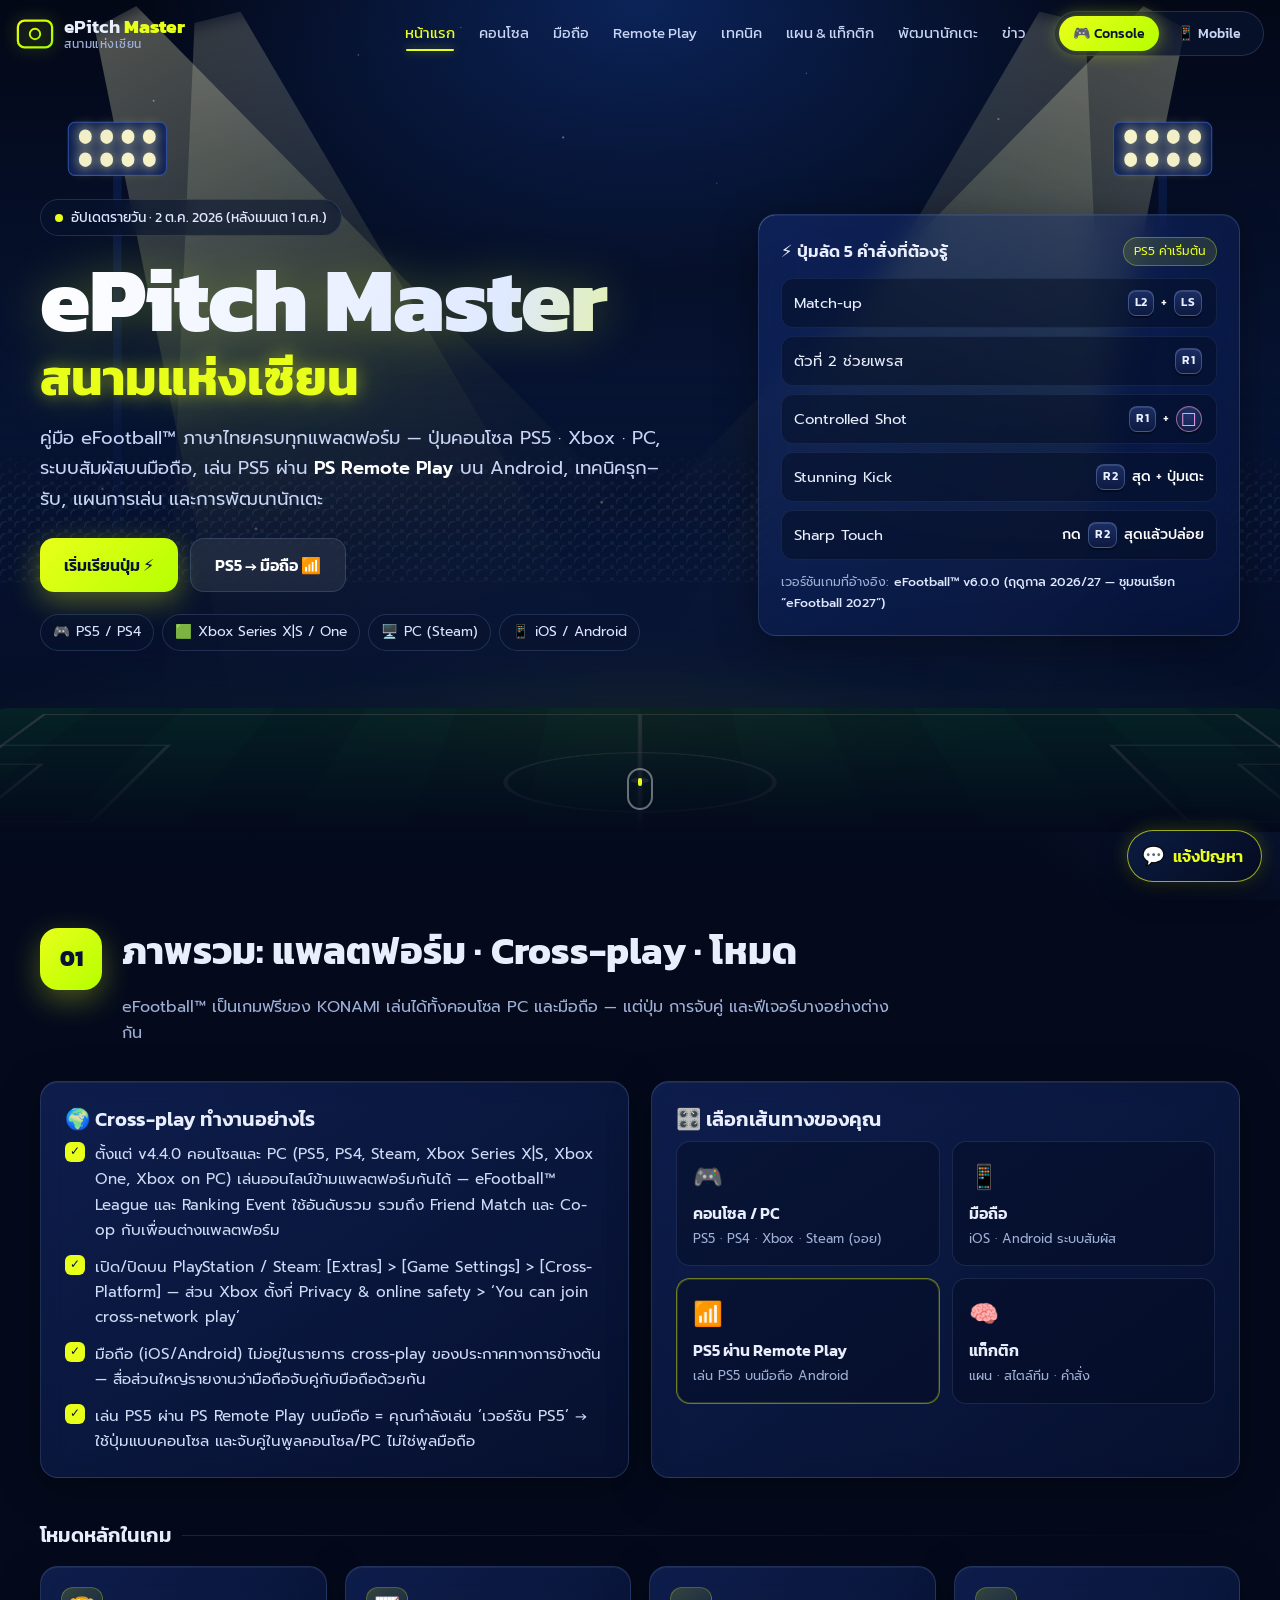
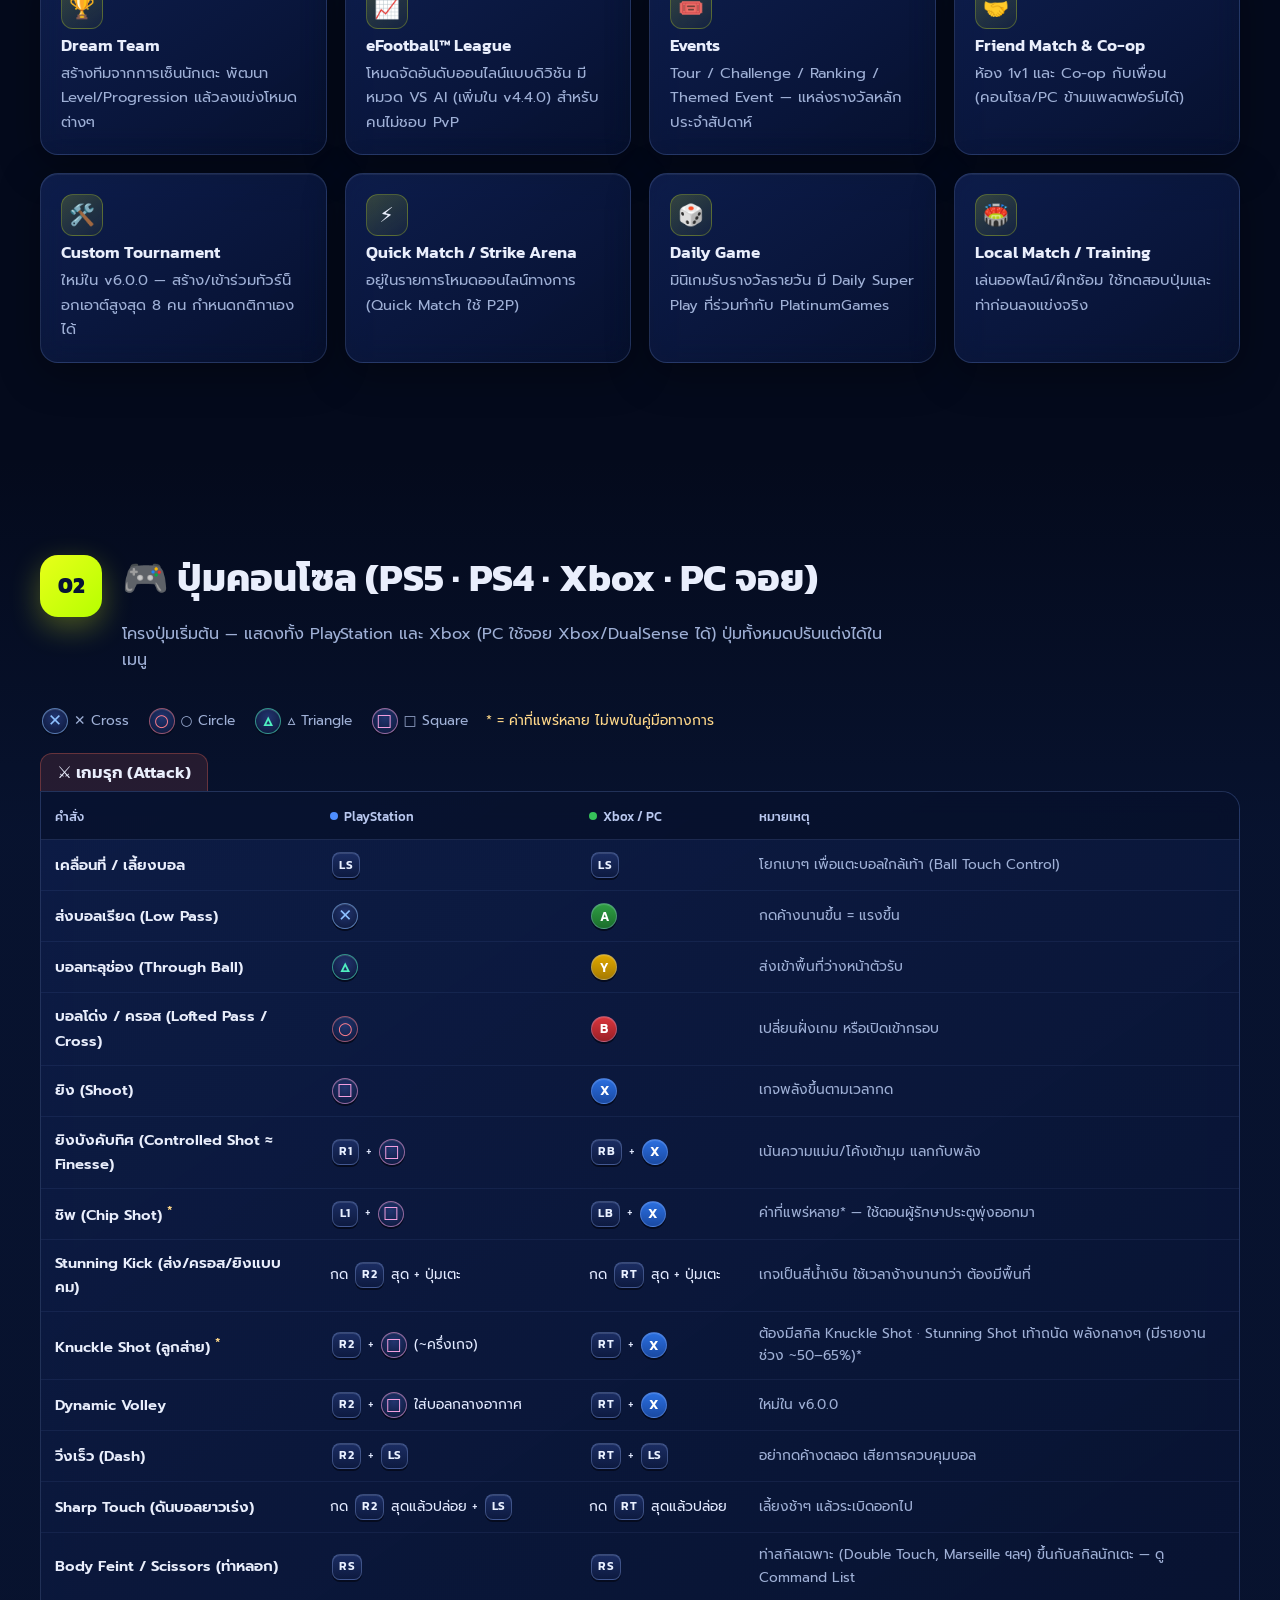
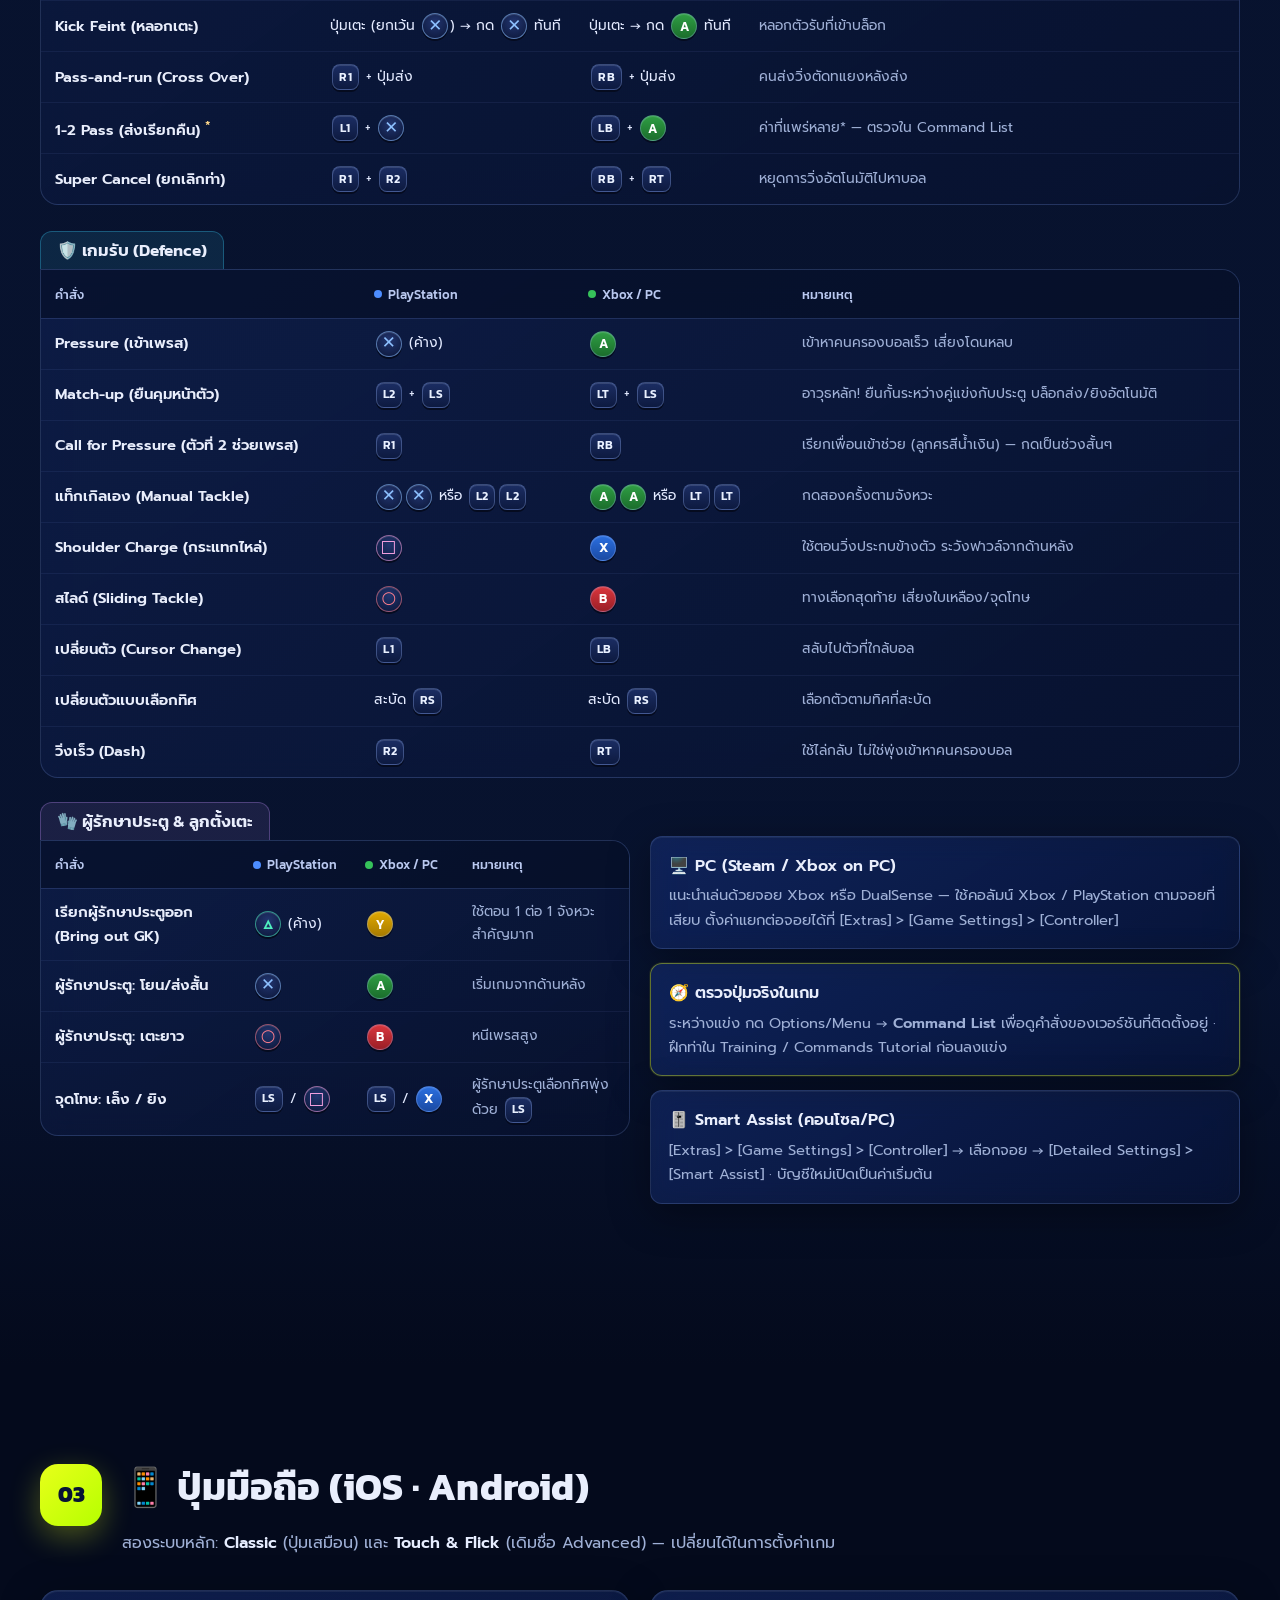
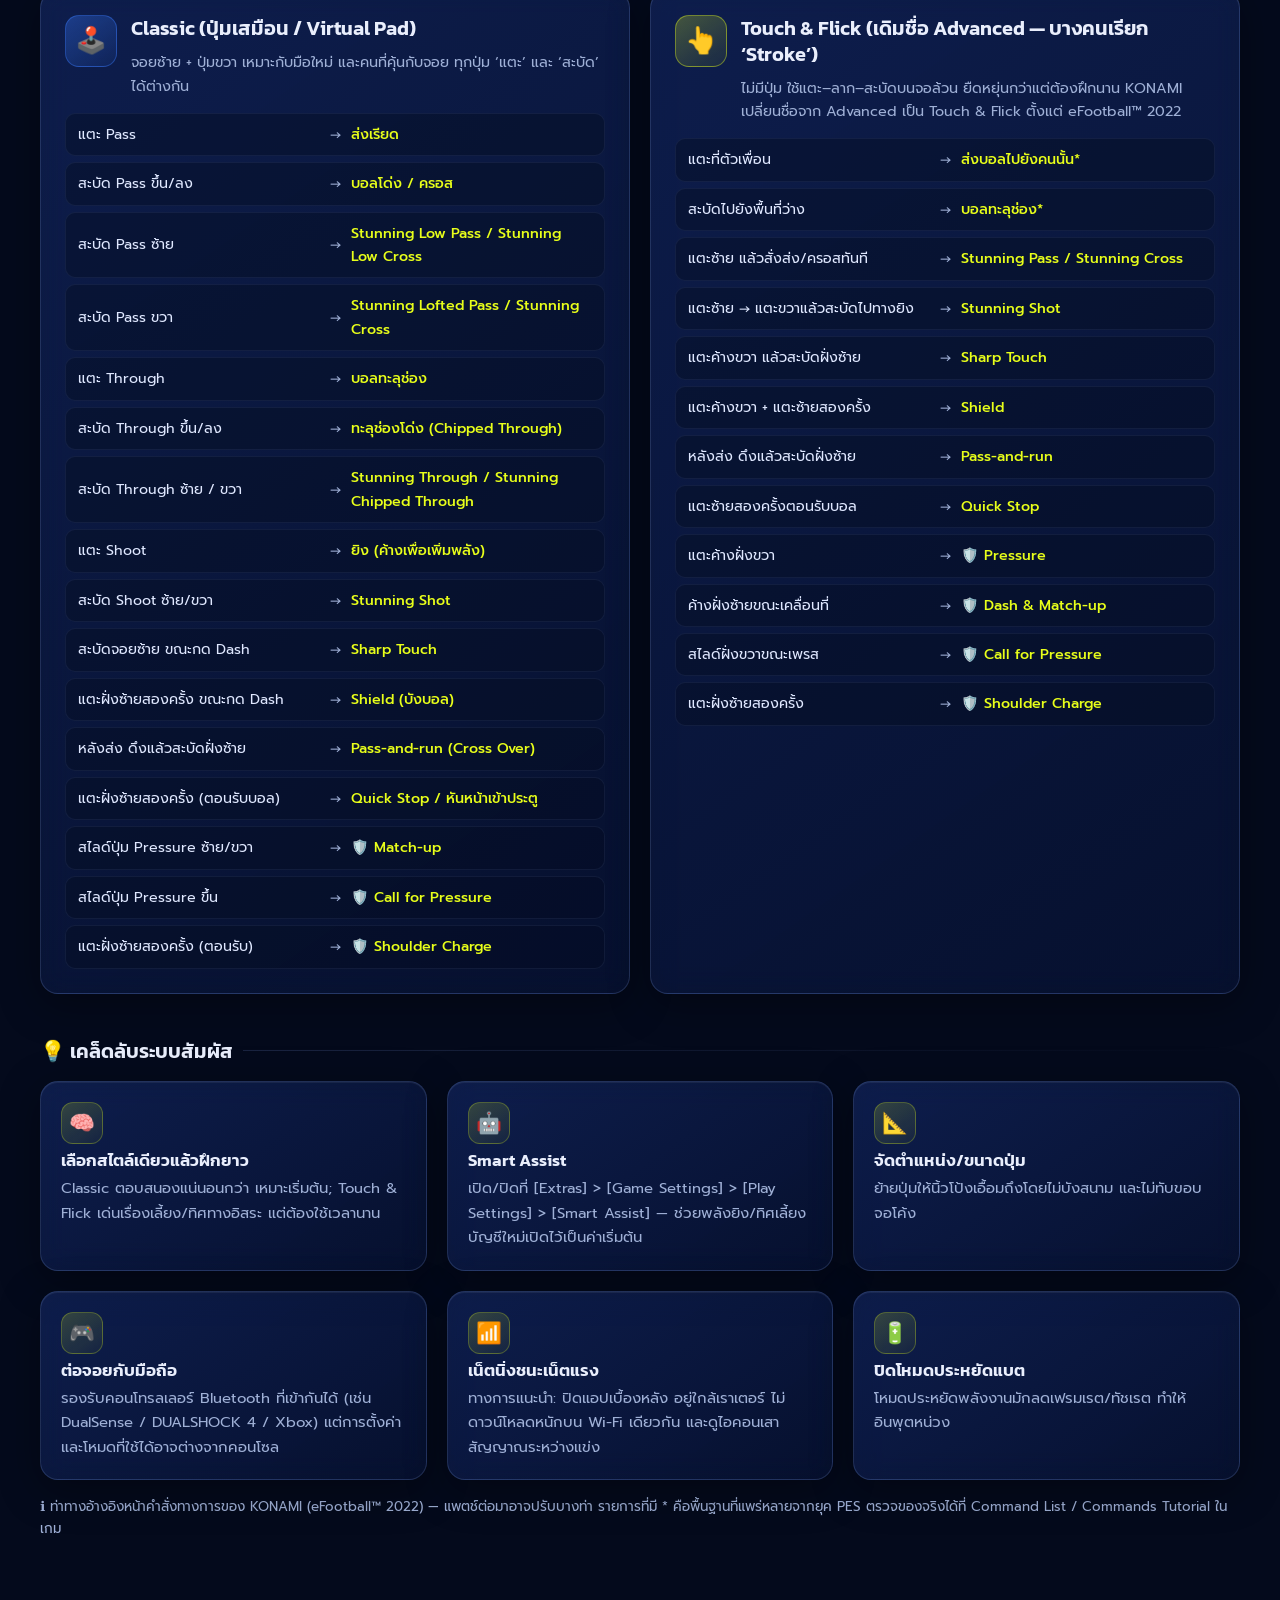
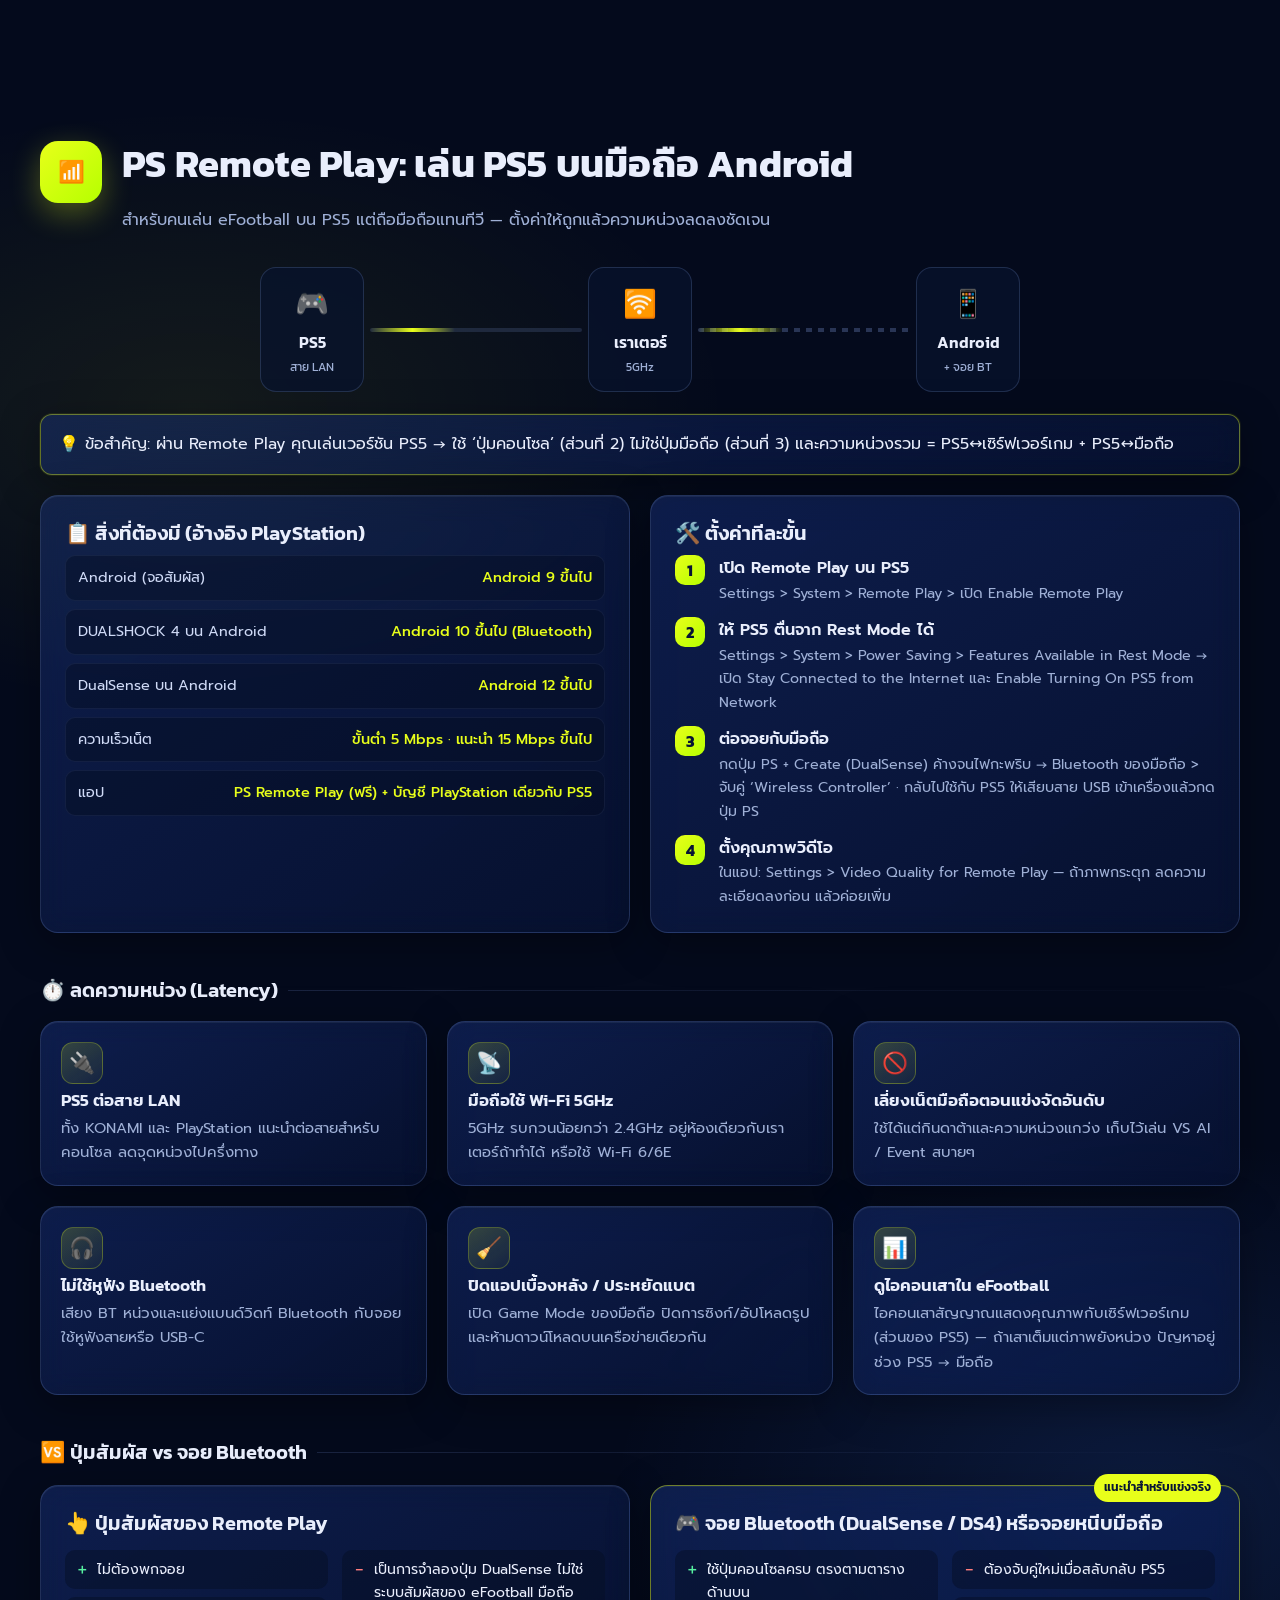
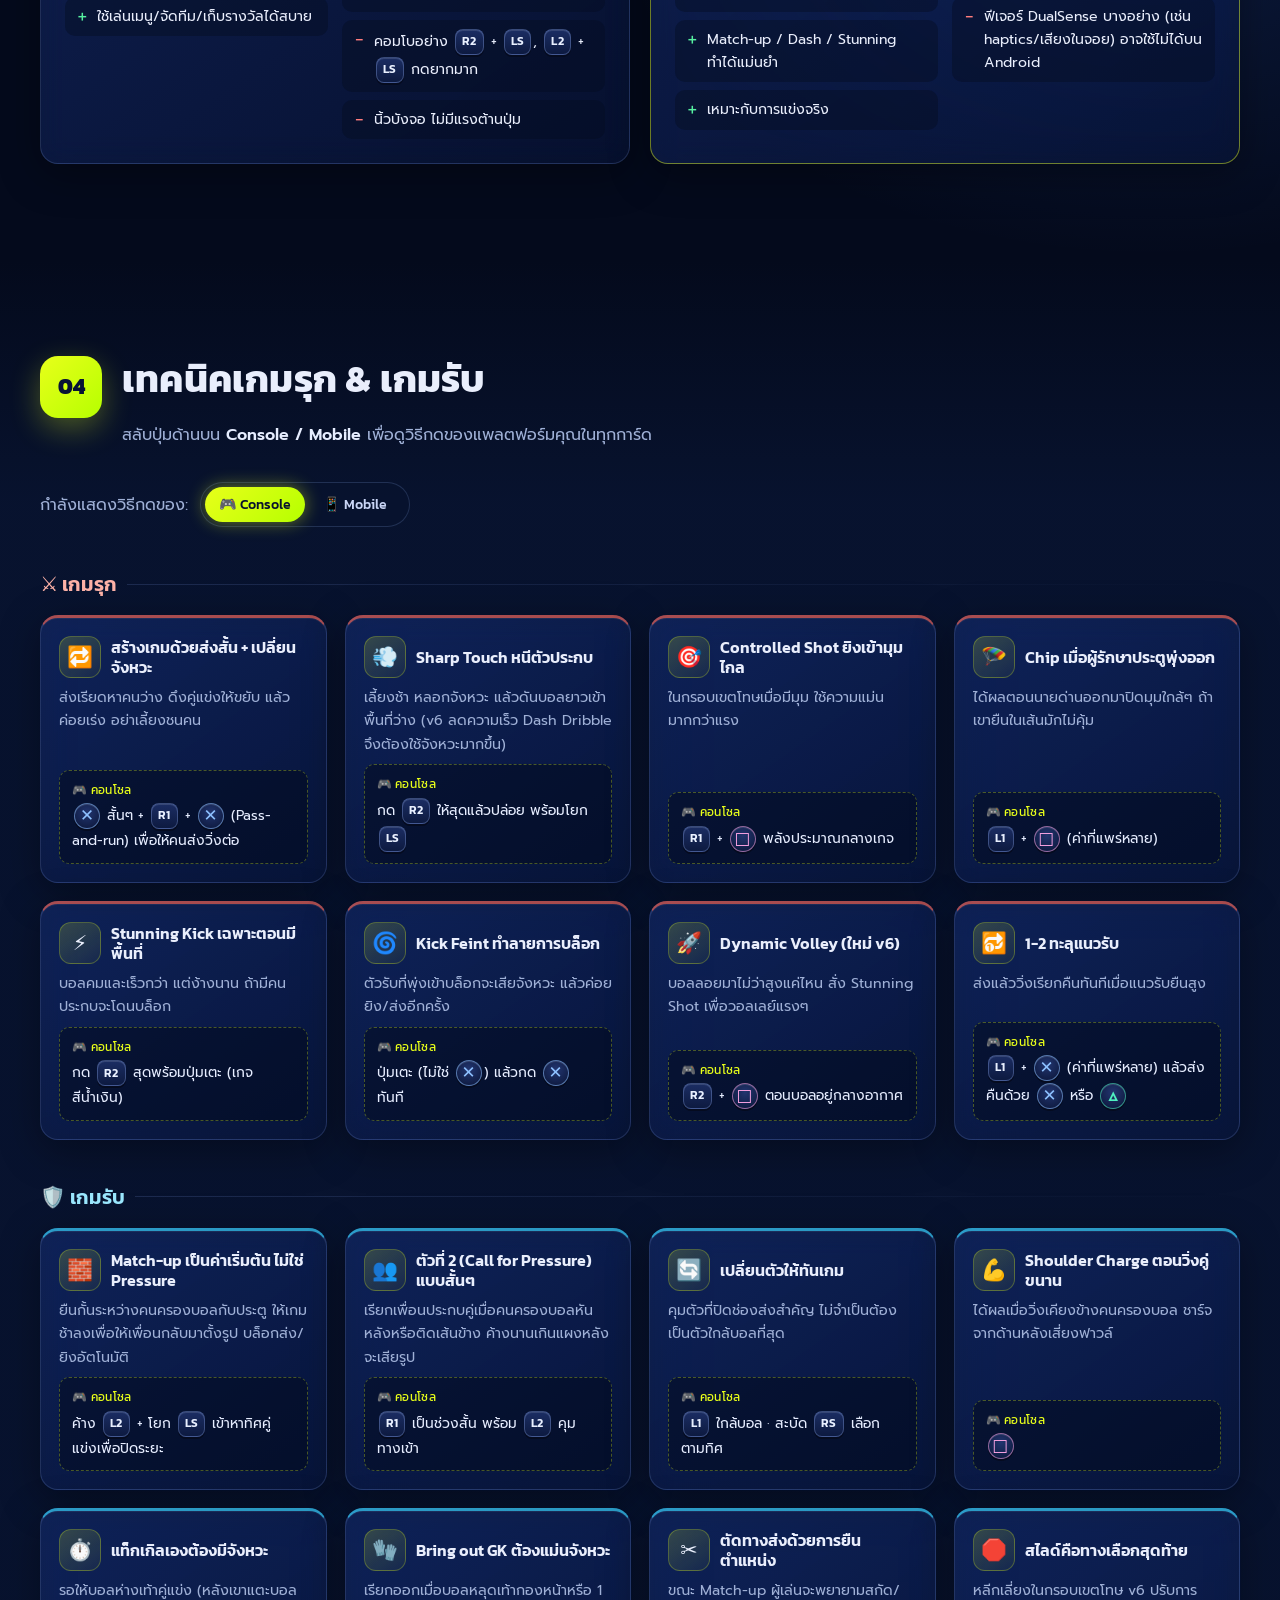
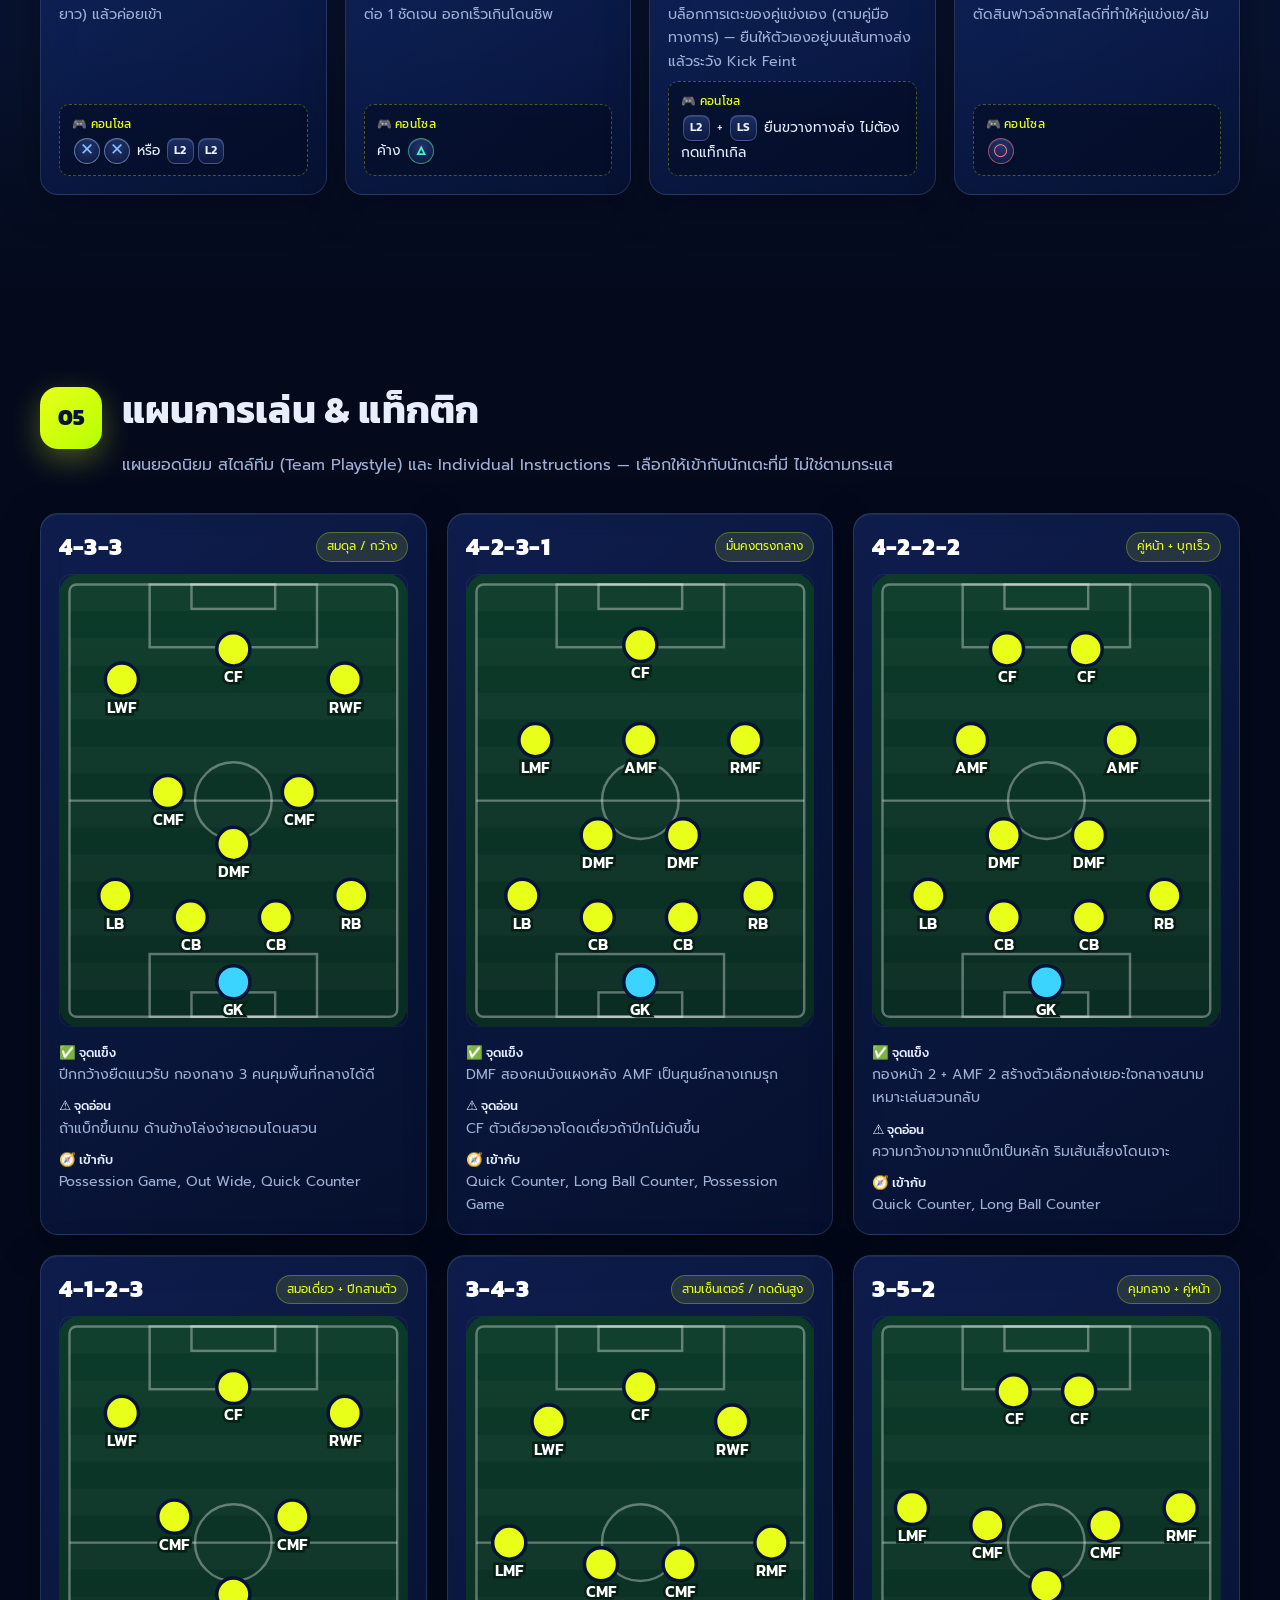
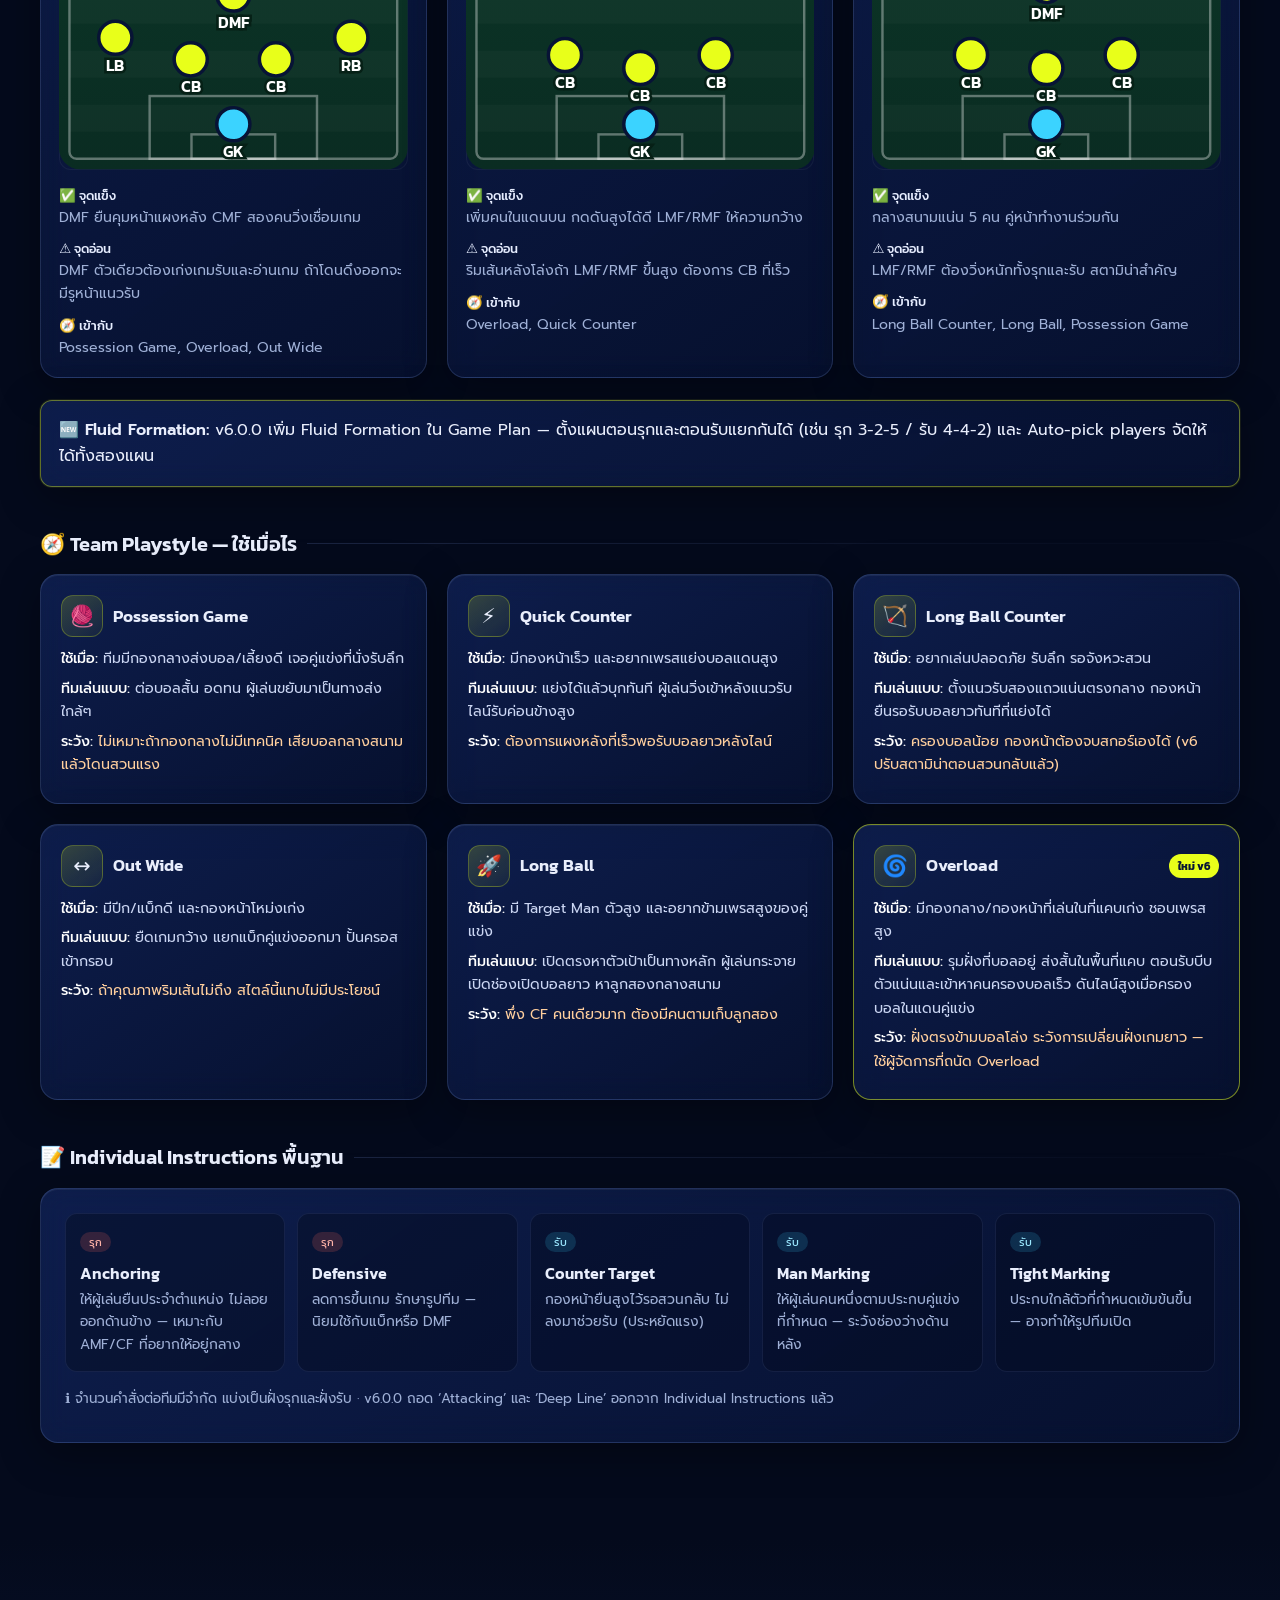
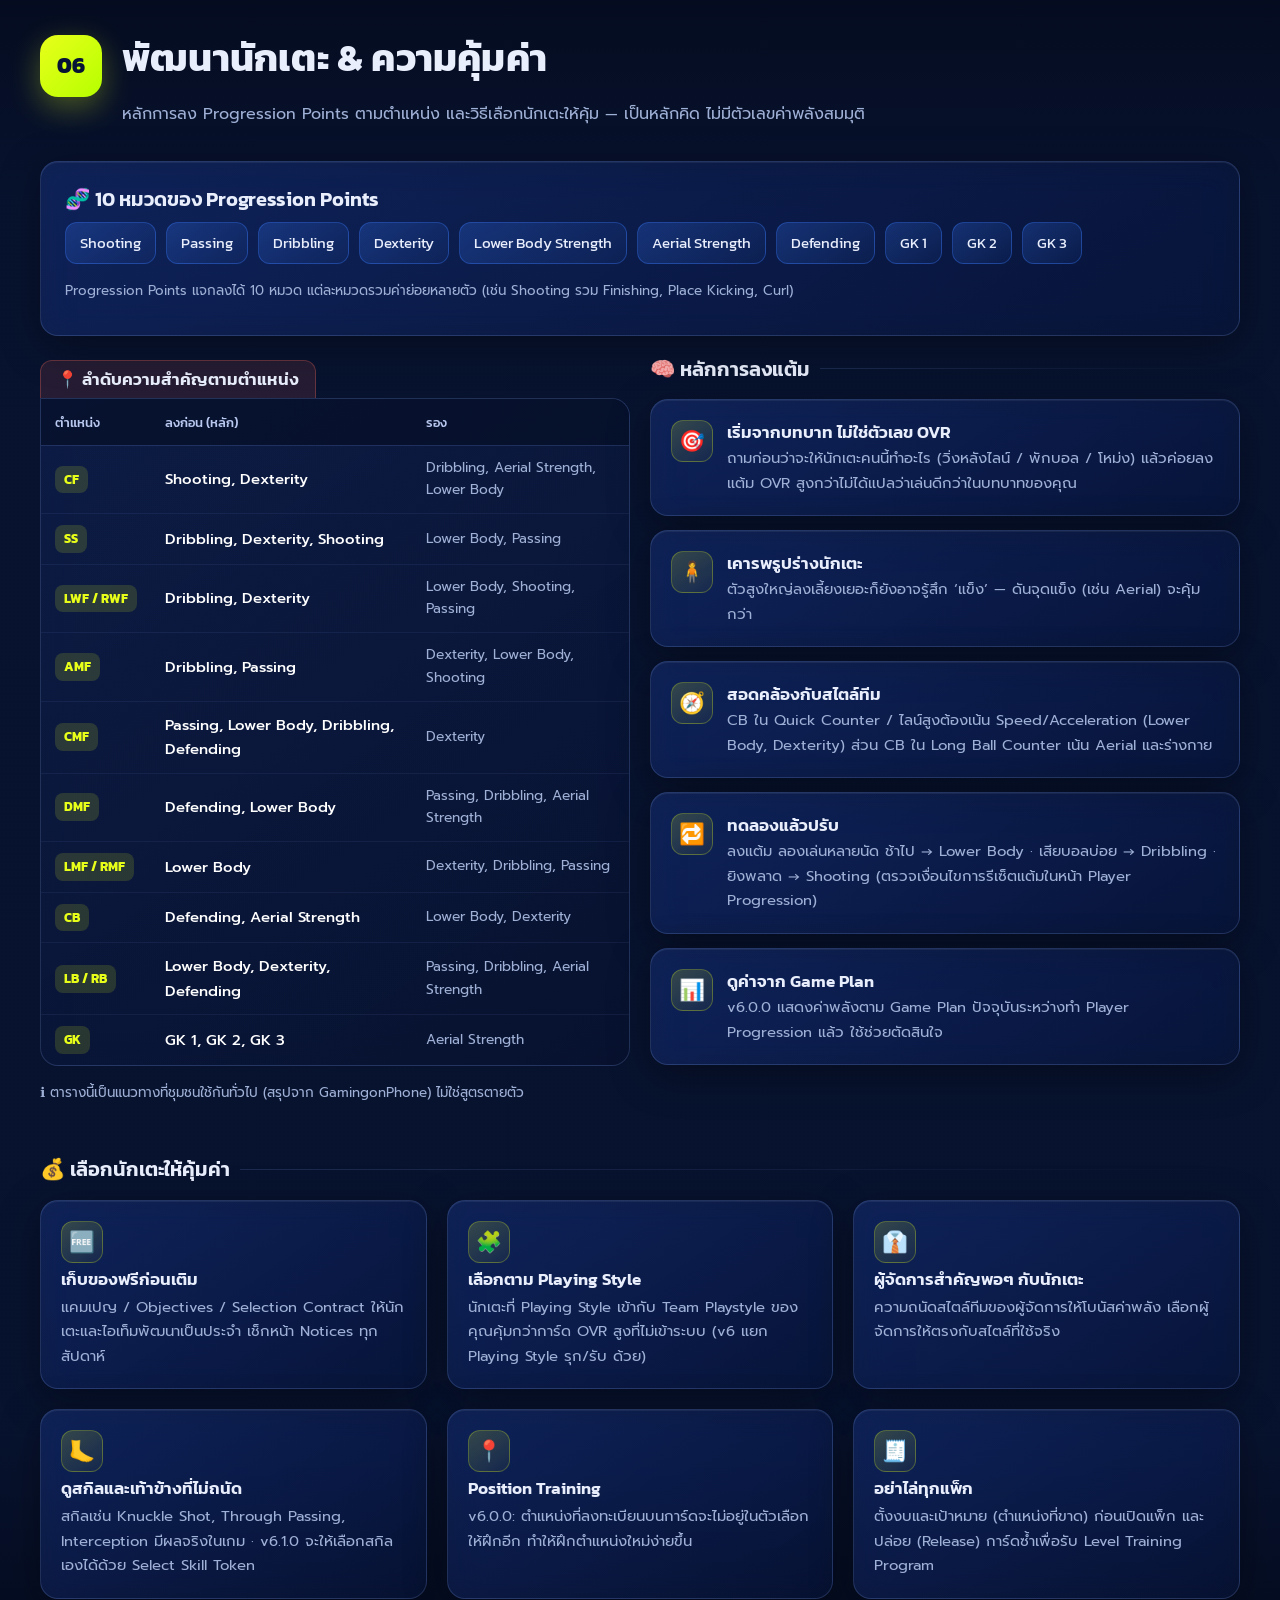
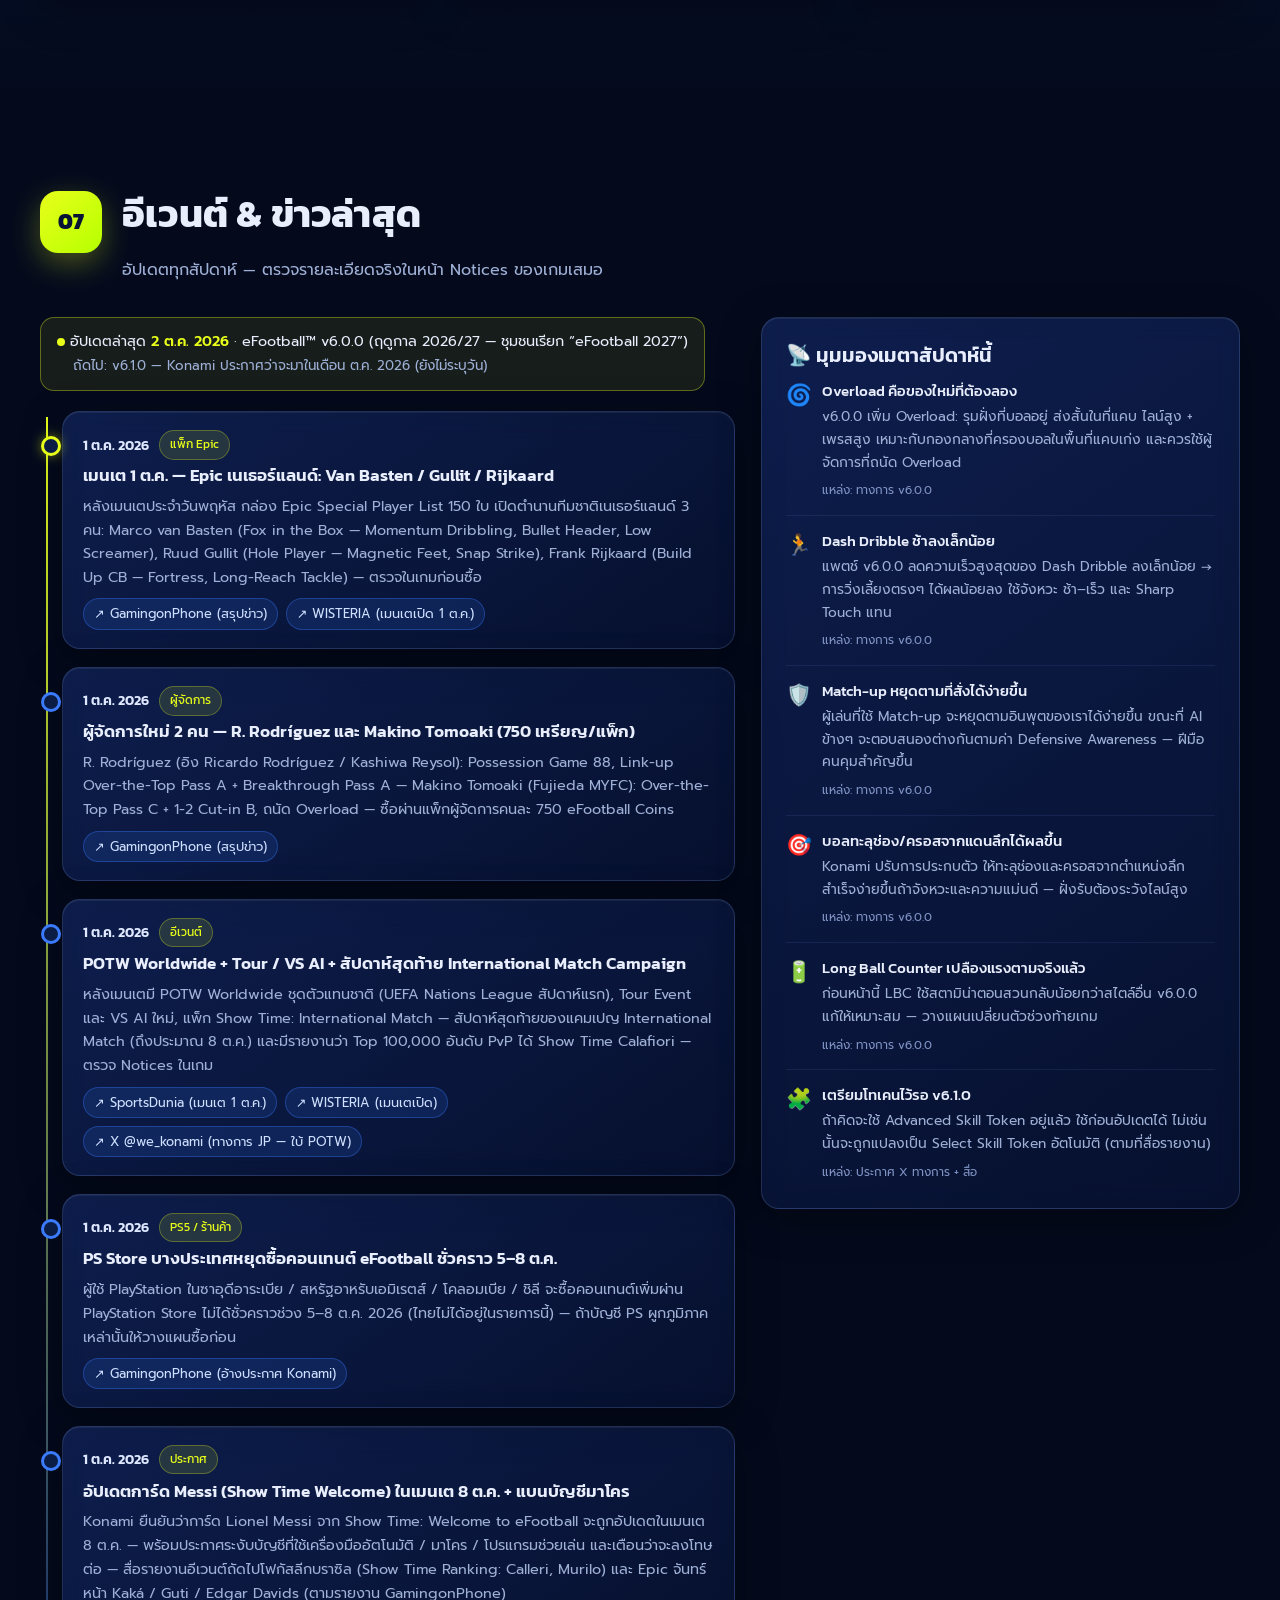
==== commit 5206927f: "Update site content 2026-10-02 03:31 ICT" ====
--- a/index.html
+++ b/index.html
@@ -344,6 +344,39 @@
   </div>
 </footer>
 
+<!-- ============ REPORT ISSUE ============ -->
+<button class="rp-fab" id="rpFab" type="button" aria-haspopup="dialog" aria-controls="rpPanel" aria-expanded="false">
+  <span class="rp-fab-ico" aria-hidden="true">💬</span><span class="rp-fab-txt">แจ้งปัญหา</span>
+</button>
+<div class="rp-backdrop" id="rpBackdrop" hidden></div>
+<section class="rp-panel" id="rpPanel" role="dialog" aria-modal="true" aria-labelledby="rpTitle" hidden>
+  <header class="rp-head">
+    <h2 id="rpTitle">แจ้งปัญหา / เสนอแนะ</h2>
+    <button class="rp-x" id="rpClose" type="button" aria-label="ปิด">✕</button>
+  </header>
+  <div class="rp-body">
+    <div class="rp-tabs" role="tablist" aria-label="ประเภทข้อความ">
+      <button type="button" role="tab" class="rp-tab" data-rp-type="ปัญหา" aria-selected="true">🐞 ปัญหา</button>
+      <button type="button" role="tab" class="rp-tab" data-rp-type="ข้อเสนอแนะ" aria-selected="false">💡 ข้อเสนอแนะ</button>
+      <span class="rp-tab-glider" aria-hidden="true"></span>
+    </div>
+    <form class="rp-form" id="rpForm" novalidate>
+      <label class="rp-label" for="rpMsg">ข้อความ</label>
+      <textarea id="rpMsg" class="rp-input rp-msg" maxlength="2000" rows="4" required placeholder="เล่าปัญหาที่เจอ เช่น กดอะไรแล้วเกิดอะไรขึ้น"></textarea>
+      <div class="rp-meta"><span class="rp-hint">Enter = ส่ง · Shift+Enter = ขึ้นบรรทัดใหม่</span><span class="rp-count" id="rpCount">0/2000</span></div>
+      <label class="rp-label" for="rpContact">ชื่อ / ช่องทางติดต่อ <small>(ไม่บังคับ)</small></label>
+      <input id="rpContact" class="rp-input" type="text" maxlength="200" autocomplete="off" placeholder="เช่น ชื่อเล่น, อีเมล หรือ LINE ID">
+      <input type="text" name="_honey" id="rpHoney" class="rp-honey" tabindex="-1" autocomplete="off" aria-hidden="true">
+      <button class="rp-send" id="rpSend" type="submit"><span class="rp-send-txt">ส่งข้อความ</span> <span aria-hidden="true">➤</span></button>
+    </form>
+    <div class="rp-history">
+      <h3 class="rp-hist-h">ข้อความที่คุณส่ง <small>(บันทึกไว้ในเครื่องนี้เท่านั้น)</small></h3>
+      <ul class="rp-list" id="rpList"></ul>
+    </div>
+  </div>
+</section>
+<div class="rp-toast" id="rpToast" role="status" aria-live="polite"></div>
+
 <button class="to-top" id="toTop" aria-label="กลับขึ้นด้านบน">↑</button>
 
 <script src="data.js"></script>
--- a/style.css
+++ b/style.css
@@ -471,3 +471,61 @@
 .pitch::after{content:"";position:absolute;left:30%;right:30%;bottom:20%;height:50%;background:radial-gradient(closest-side,rgba(232,255,26,.18),transparent);filter:blur(20px);pointer-events:none}
 @media (max-width:760px){.towers{top:calc(var(--nav-h) + 10px);height:40%}}
 @media (max-width:1060px){.nav-links{background:#071233;-webkit-backdrop-filter:none;backdrop-filter:none}}
+
+/* ---------- REPORT ISSUE (floating button + panel) ---------- */
+.to-top{bottom:calc(84px + env(safe-area-inset-bottom,0px))}
+.rp-fab{position:fixed;right:18px;bottom:calc(18px + env(safe-area-inset-bottom,0px));z-index:95;display:inline-flex;align-items:center;gap:8px;height:52px;padding:0 18px 0 14px;border-radius:999px;border:1px solid rgba(232,255,26,.65);background:linear-gradient(135deg,rgba(12,29,69,.92),rgba(5,11,31,.92));color:var(--neon);font-family:var(--font-h);font-size:1rem;font-weight:600;cursor:pointer;box-shadow:0 10px 30px rgba(0,0,0,.45),0 0 18px rgba(232,255,26,.22);-webkit-backdrop-filter:blur(10px);backdrop-filter:blur(10px);transition:transform .25s,box-shadow .25s,opacity .25s;-webkit-tap-highlight-color:transparent}
+.rp-fab:hover{transform:translateY(-2px);box-shadow:0 14px 34px rgba(0,0,0,.5),0 0 26px var(--neon-glow)}
+.rp-fab:focus-visible,.rp-x:focus-visible,.rp-tab:focus-visible,.rp-send:focus-visible{outline:2px solid var(--neon);outline-offset:3px}
+.rp-fab-ico{font-size:1.15rem;line-height:1}
+.nav.open ~ .rp-fab,body.rp-open .rp-fab{opacity:0;pointer-events:none;transform:translateY(16px)}
+.rp-backdrop{position:fixed;inset:0;z-index:128;background:rgba(2,6,18,.55);-webkit-backdrop-filter:blur(3px);backdrop-filter:blur(3px)}
+.rp-panel{position:fixed;right:18px;bottom:calc(18px + env(safe-area-inset-bottom,0px));z-index:130;width:min(400px,calc(100vw - 36px));max-height:min(640px,calc(100vh - 36px));max-height:min(640px,calc(100dvh - 36px));display:flex;flex-direction:column;border-radius:var(--r);border:1px solid rgba(232,255,26,.35);background:linear-gradient(160deg,#0c1d45 0%,#08132e 55%,#050b1f 100%);box-shadow:0 24px 70px rgba(0,0,0,.6),0 0 0 1px rgba(255,255,255,.03) inset,0 0 30px rgba(232,255,26,.08);color:var(--text);overflow:hidden;animation:rpIn .28s cubic-bezier(.2,.8,.2,1)}
+.rp-panel[hidden],.rp-backdrop[hidden]{display:none}
+@keyframes rpIn{from{opacity:0;transform:translateY(18px) scale(.98)}to{opacity:1;transform:none}}
+.rp-head{display:flex;align-items:center;justify-content:space-between;gap:12px;padding:14px 14px 12px 18px;border-bottom:1px solid var(--line);background:rgba(232,255,26,.04)}
+.rp-head h2{margin:0;font-family:var(--font-h);font-size:1.12rem;font-weight:700;color:#fff;line-height:1.3}
+.rp-x{flex:none;width:40px;height:40px;border-radius:12px;border:1px solid var(--glass-b);background:var(--glass);color:#fff;font-size:1.05rem;cursor:pointer;transition:background .2s,color .2s}
+.rp-x:hover{background:rgba(232,255,26,.12);color:var(--neon)}
+.rp-body{padding:14px 18px 18px;overflow-y:auto;overscroll-behavior:contain;-webkit-overflow-scrolling:touch}
+.rp-tabs{position:relative;display:grid;grid-template-columns:1fr 1fr;padding:4px;border-radius:999px;background:rgba(4,10,28,.7);border:1px solid var(--glass-b);margin-bottom:14px}
+.rp-tab{position:relative;z-index:2;border:0;background:none;color:#c9d5f5;font-family:var(--font-h);font-size:.95rem;font-weight:500;padding:9px 10px;border-radius:999px;cursor:pointer;transition:color .3s}
+.rp-tab[aria-selected="true"]{color:#06102a;font-weight:600}
+.rp-tab-glider{position:absolute;z-index:1;top:4px;bottom:4px;left:4px;width:calc(50% - 4px);border-radius:999px;background:linear-gradient(135deg,var(--neon),var(--neon-2));box-shadow:0 0 16px var(--neon-glow);transition:transform .4s cubic-bezier(.2,.8,.2,1)}
+.rp-tabs[data-active="1"] .rp-tab-glider{transform:translateX(100%)}
+.rp-label{display:block;font-family:var(--font-h);font-size:.88rem;color:var(--muted);margin:0 0 6px}
+.rp-label small{color:#7084b3;font-size:.8rem}
+.rp-input{display:block;width:100%;box-sizing:border-box;border-radius:var(--r-sm);border:1px solid var(--glass-b);background:rgba(4,10,28,.75);color:var(--text);font-family:var(--font-b);font-size:16px;line-height:1.55;padding:10px 12px;transition:border-color .2s,box-shadow .2s}
+.rp-input::placeholder{color:#6f80aa}
+.rp-input:focus{outline:none;border-color:rgba(232,255,26,.7);box-shadow:0 0 0 3px rgba(232,255,26,.15)}
+.rp-msg{resize:vertical;min-height:104px;max-height:260px}
+.rp-meta{display:flex;justify-content:space-between;gap:10px;font-size:.76rem;color:#7084b3;margin:6px 2px 12px}
+.rp-count.warn{color:#ffb84d}.rp-count.max{color:var(--atk)}
+.rp-honey{position:absolute!important;left:-9999px!important;width:1px;height:1px;opacity:0}
+.rp-send{margin-top:14px;width:100%;height:48px;border:0;border-radius:var(--r-sm);background:linear-gradient(135deg,var(--neon),var(--neon-2));color:#06102a;font-family:var(--font-h);font-size:1.02rem;font-weight:700;cursor:pointer;box-shadow:0 8px 24px rgba(232,255,26,.25);transition:transform .2s,box-shadow .2s,opacity .2s}
+.rp-send:hover{transform:translateY(-1px);box-shadow:0 10px 30px rgba(232,255,26,.4)}
+.rp-send:disabled{opacity:.55;cursor:not-allowed;transform:none}
+.rp-history{margin-top:18px;border-top:1px dashed var(--line);padding-top:14px}
+.rp-hist-h{margin:0 0 10px;font-family:var(--font-h);font-size:.95rem;font-weight:600;color:#fff}
+.rp-hist-h small{display:block;font-weight:400;font-size:.76rem;color:#7084b3;margin-top:2px}
+.rp-list{list-style:none;margin:0;padding:0;display:grid;gap:8px}
+.rp-empty{color:#7084b3;font-size:.86rem;padding:10px 12px;border-radius:var(--r-sm);background:rgba(4,10,28,.45);border:1px dashed var(--line)}
+.rp-item{padding:10px 12px;border-radius:var(--r-sm);background:rgba(16,32,78,.42);border:1px solid var(--glass-b)}
+.rp-item-top{display:flex;align-items:center;justify-content:space-between;gap:8px;margin-bottom:4px;font-size:.76rem;color:var(--muted)}
+.rp-badge{display:inline-block;padding:2px 9px;border-radius:999px;font-family:var(--font-h);font-size:.74rem;font-weight:600;background:rgba(255,107,90,.16);color:#ffb3a8;border:1px solid rgba(255,107,90,.35)}
+.rp-badge.sug{background:rgba(59,211,255,.14);color:#9fe8ff;border-color:rgba(59,211,255,.35)}
+.rp-item-msg{margin:0;font-size:.9rem;line-height:1.5;color:var(--text);white-space:pre-wrap;word-break:break-word}
+.rp-item-st{margin-top:5px;font-size:.74rem;color:#9dff9d}
+.rp-item-st.fail{color:#ffb84d}
+.rp-toast{position:fixed;left:50%;bottom:calc(24px + env(safe-area-inset-bottom,0px));z-index:140;max-width:min(440px,calc(100vw - 32px));padding:12px 18px;border-radius:14px;font-family:var(--font-h);font-size:.95rem;line-height:1.45;color:#06102a;background:linear-gradient(135deg,var(--neon),var(--neon-2));box-shadow:0 14px 40px rgba(0,0,0,.5);opacity:0;pointer-events:none;transform:translate(-50%,20px);transition:opacity .3s,transform .3s;text-align:center}
+.rp-toast.show{opacity:1;transform:translate(-50%,0)}
+.rp-toast.err{background:linear-gradient(135deg,#ff6b5a,#ff9a5a);color:#1a0603}
+body.rp-open{overflow:hidden}
+@media (max-width:760px){
+  .rp-fab{right:14px;bottom:calc(14px + env(safe-area-inset-bottom,0px));height:48px;padding:0 15px 0 12px;font-size:.95rem}
+  .to-top{right:14px;bottom:calc(74px + env(safe-area-inset-bottom,0px));width:44px;height:44px}
+  .rp-panel{left:0;right:0;bottom:0;width:100%;max-height:92vh;max-height:92dvh;border-radius:22px 22px 0 0;border-bottom:0;padding-bottom:env(safe-area-inset-bottom,0px);animation-name:rpUp}
+  .rp-toast{bottom:calc(76px + env(safe-area-inset-bottom,0px))}
+}
+@keyframes rpUp{from{transform:translateY(100%)}to{transform:none}}
+@media (prefers-reduced-motion:reduce){.rp-panel{animation:none}.rp-fab,.rp-tab-glider,.rp-toast{transition:none}}
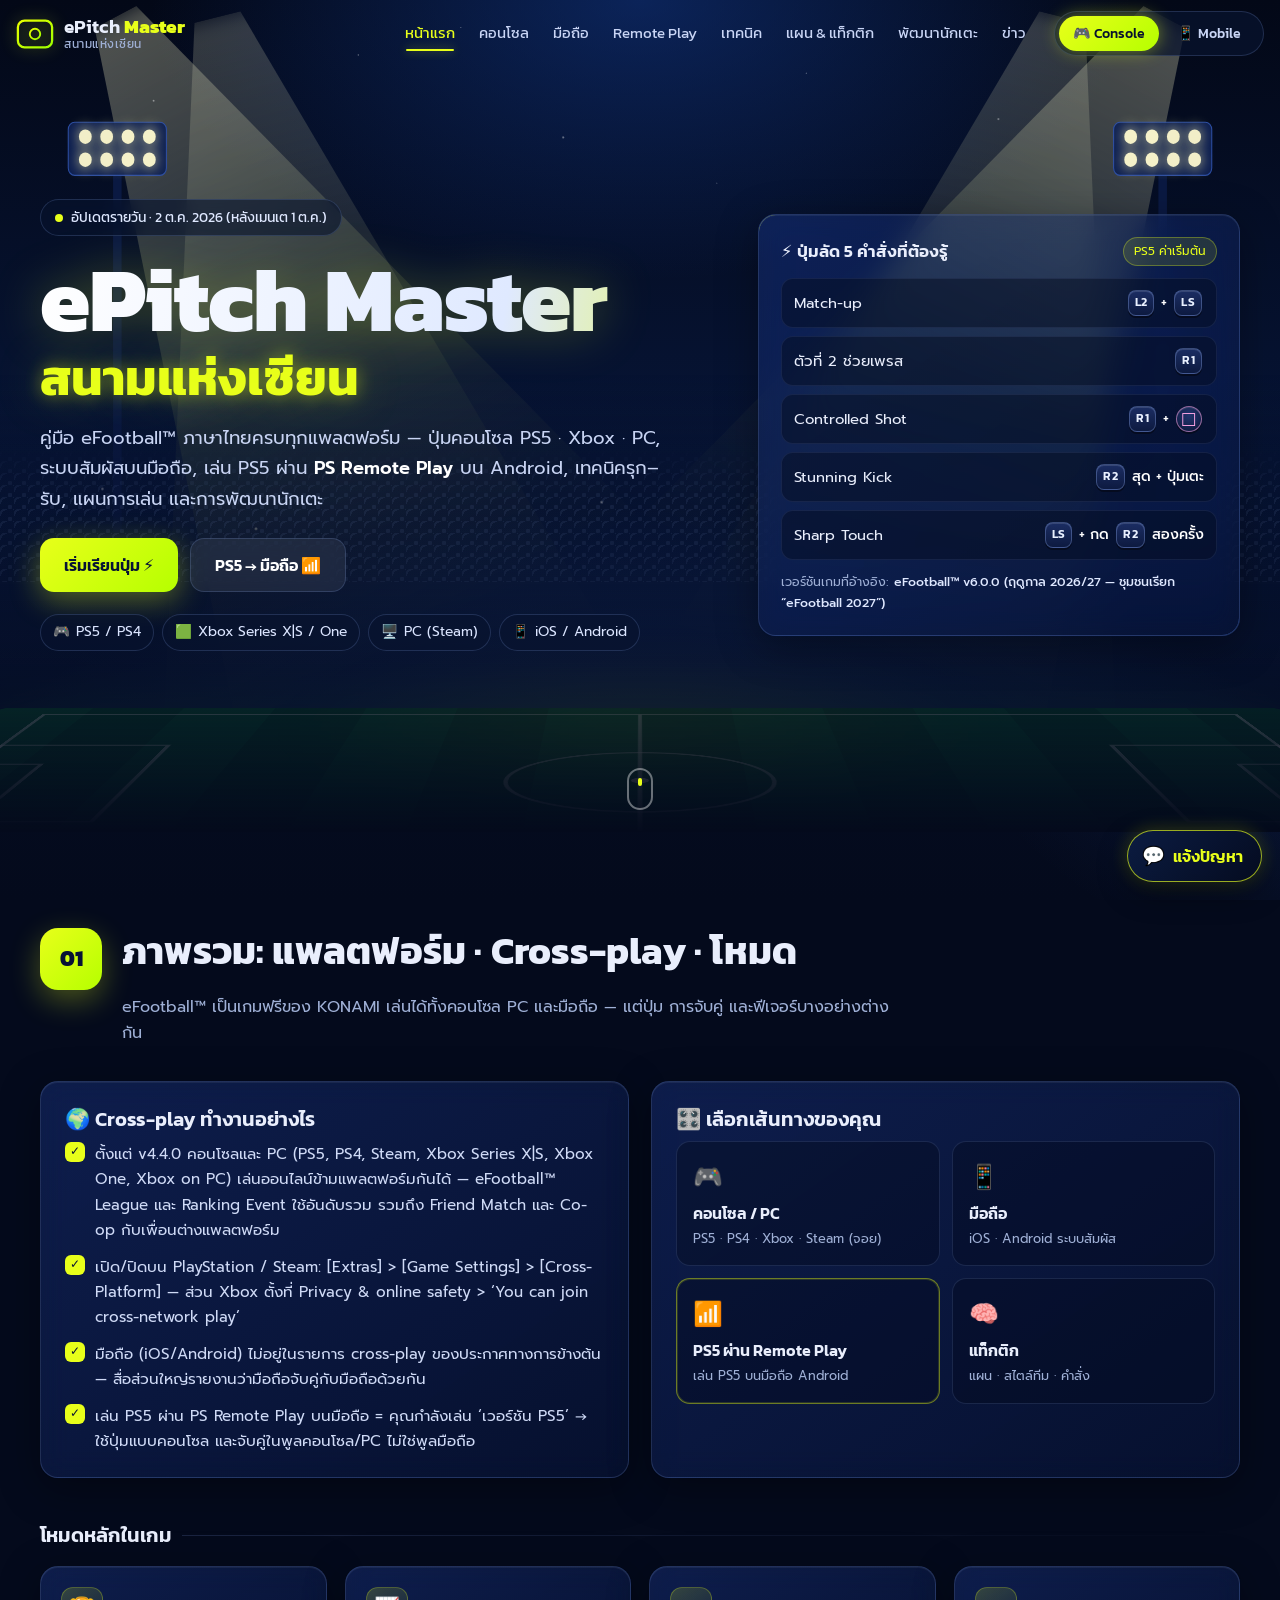
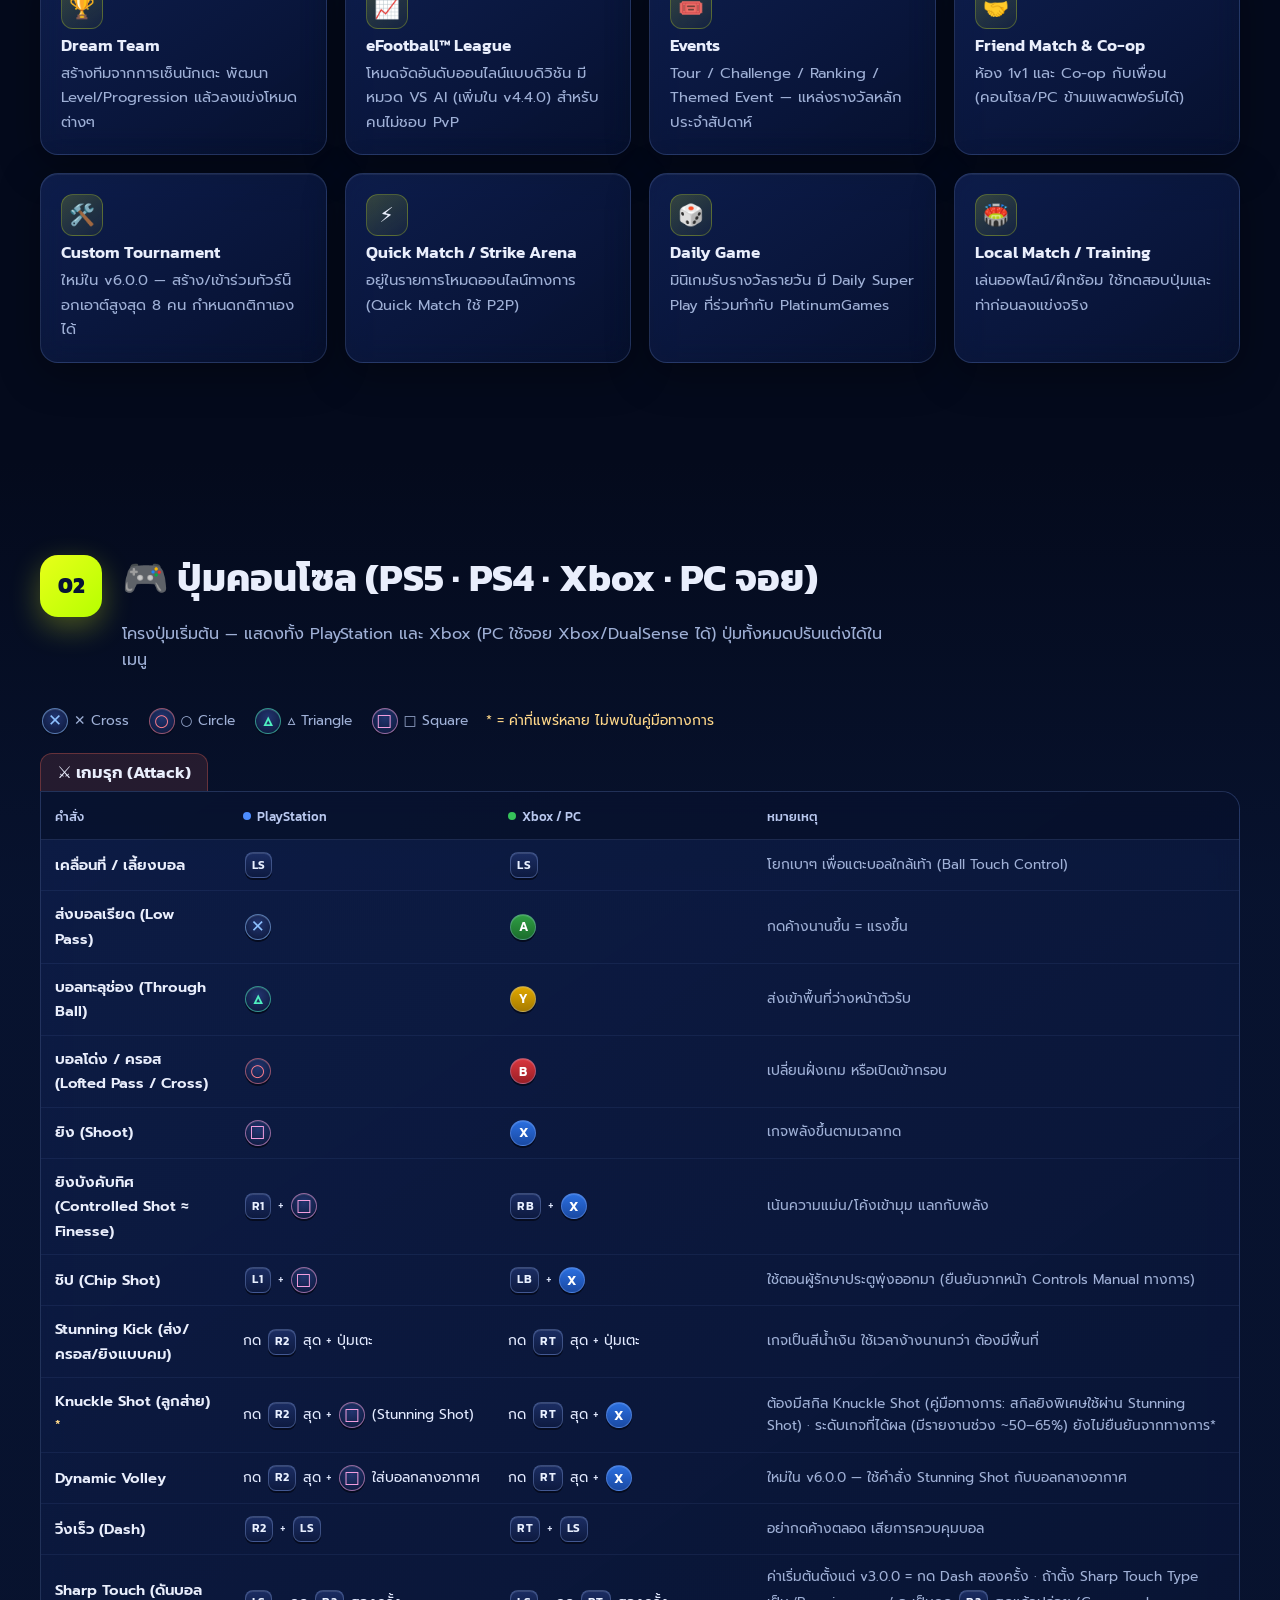
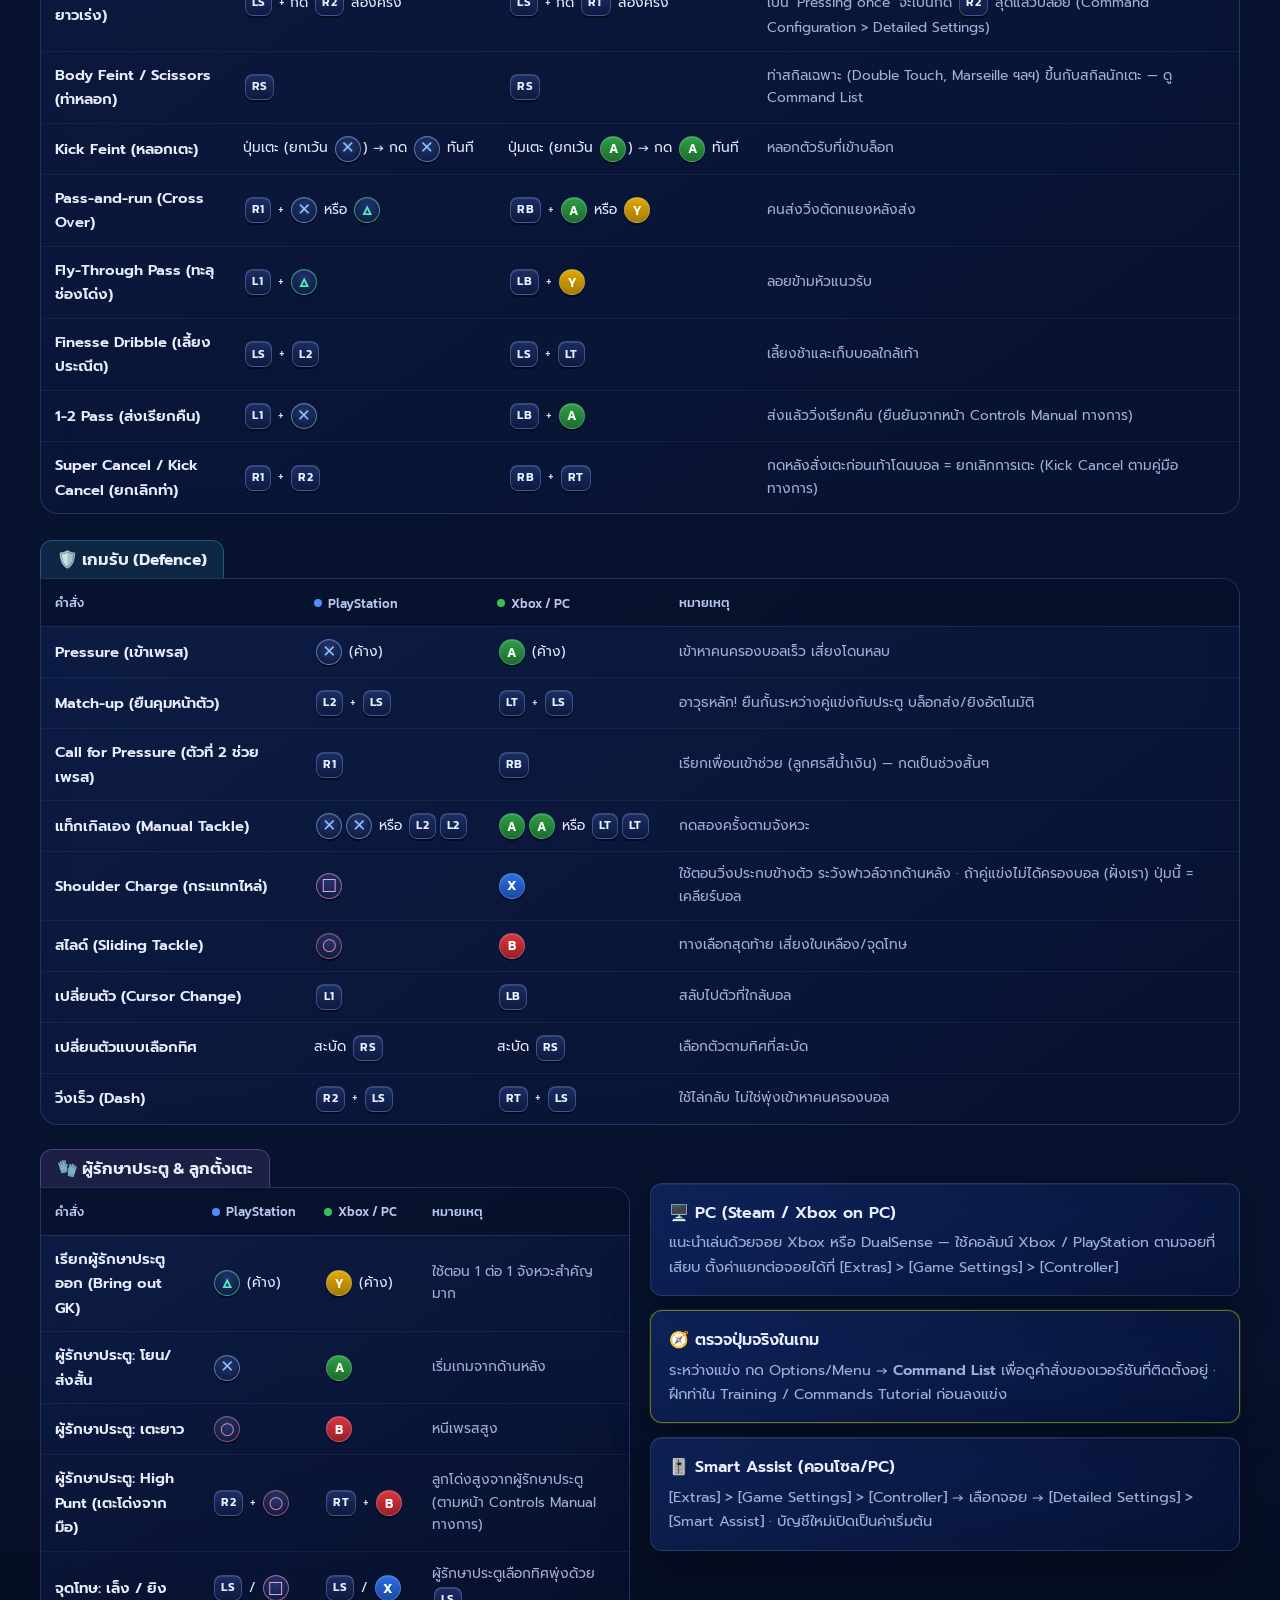
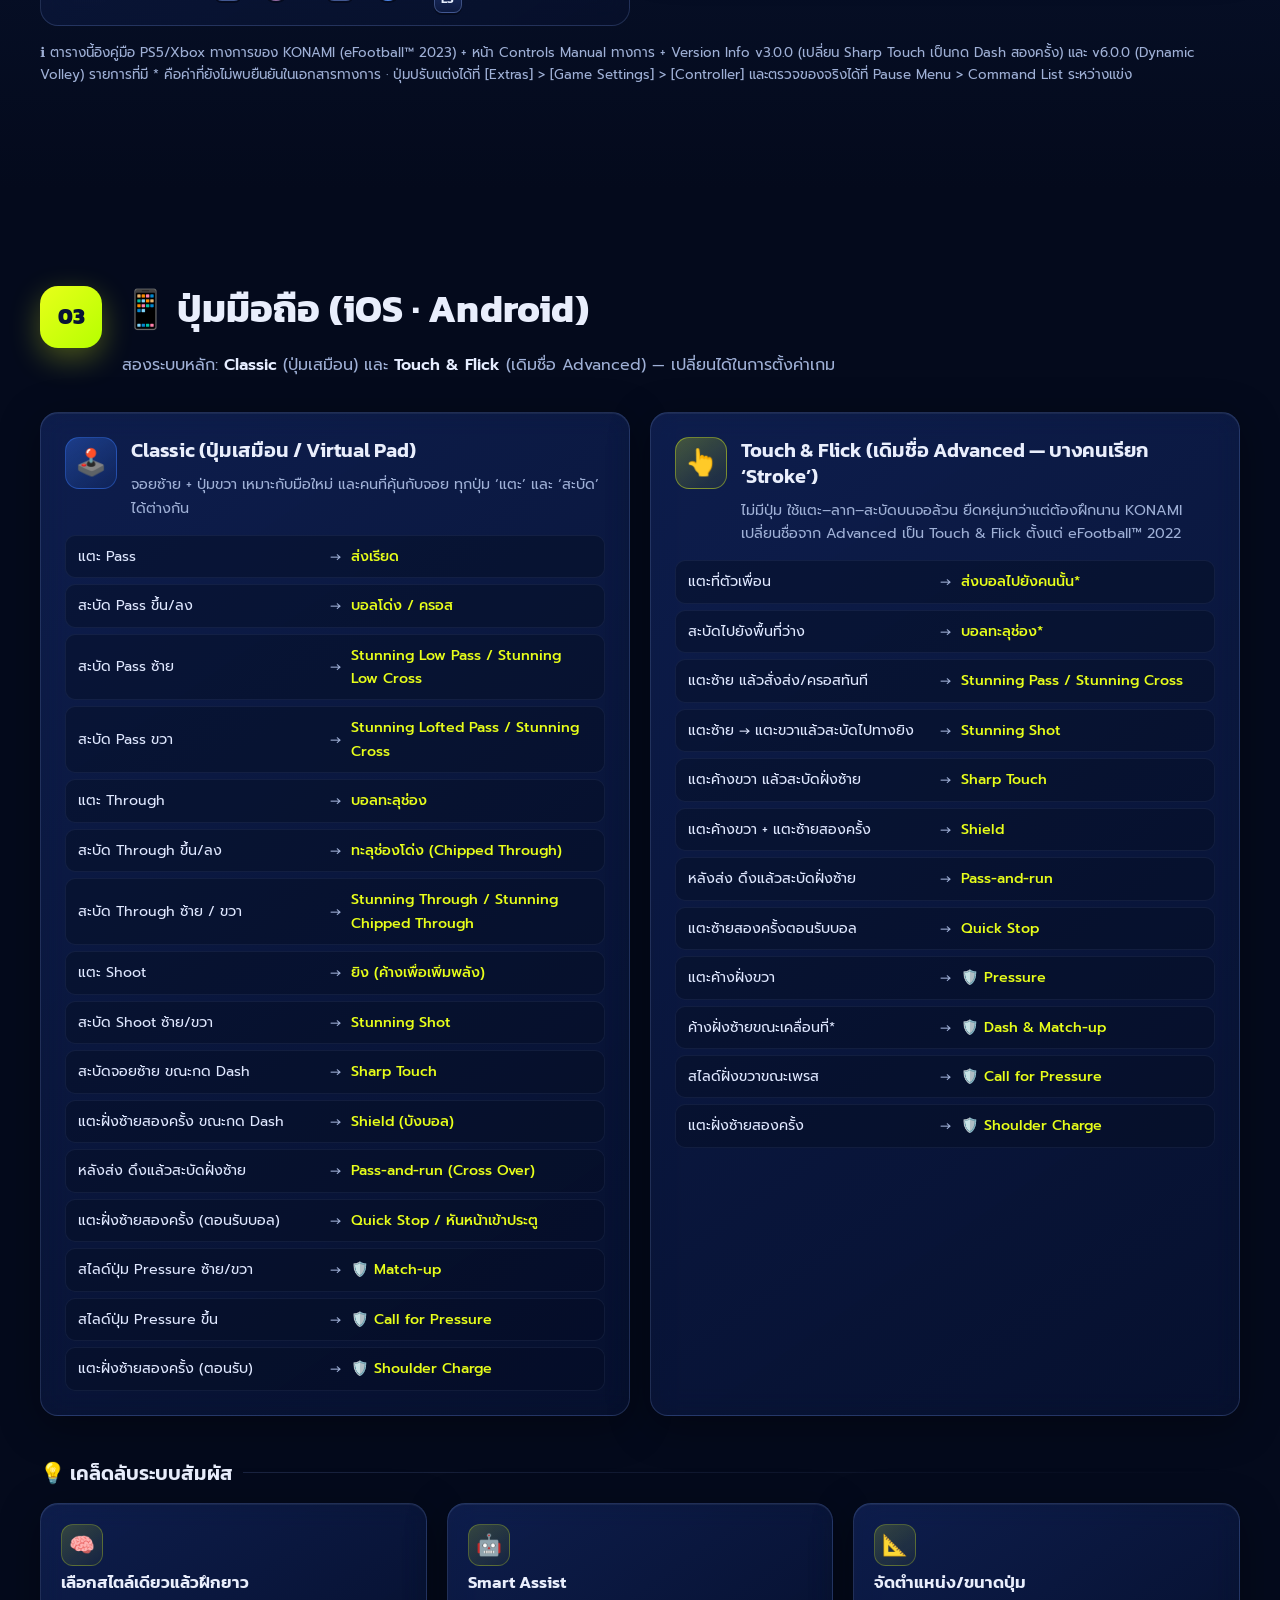
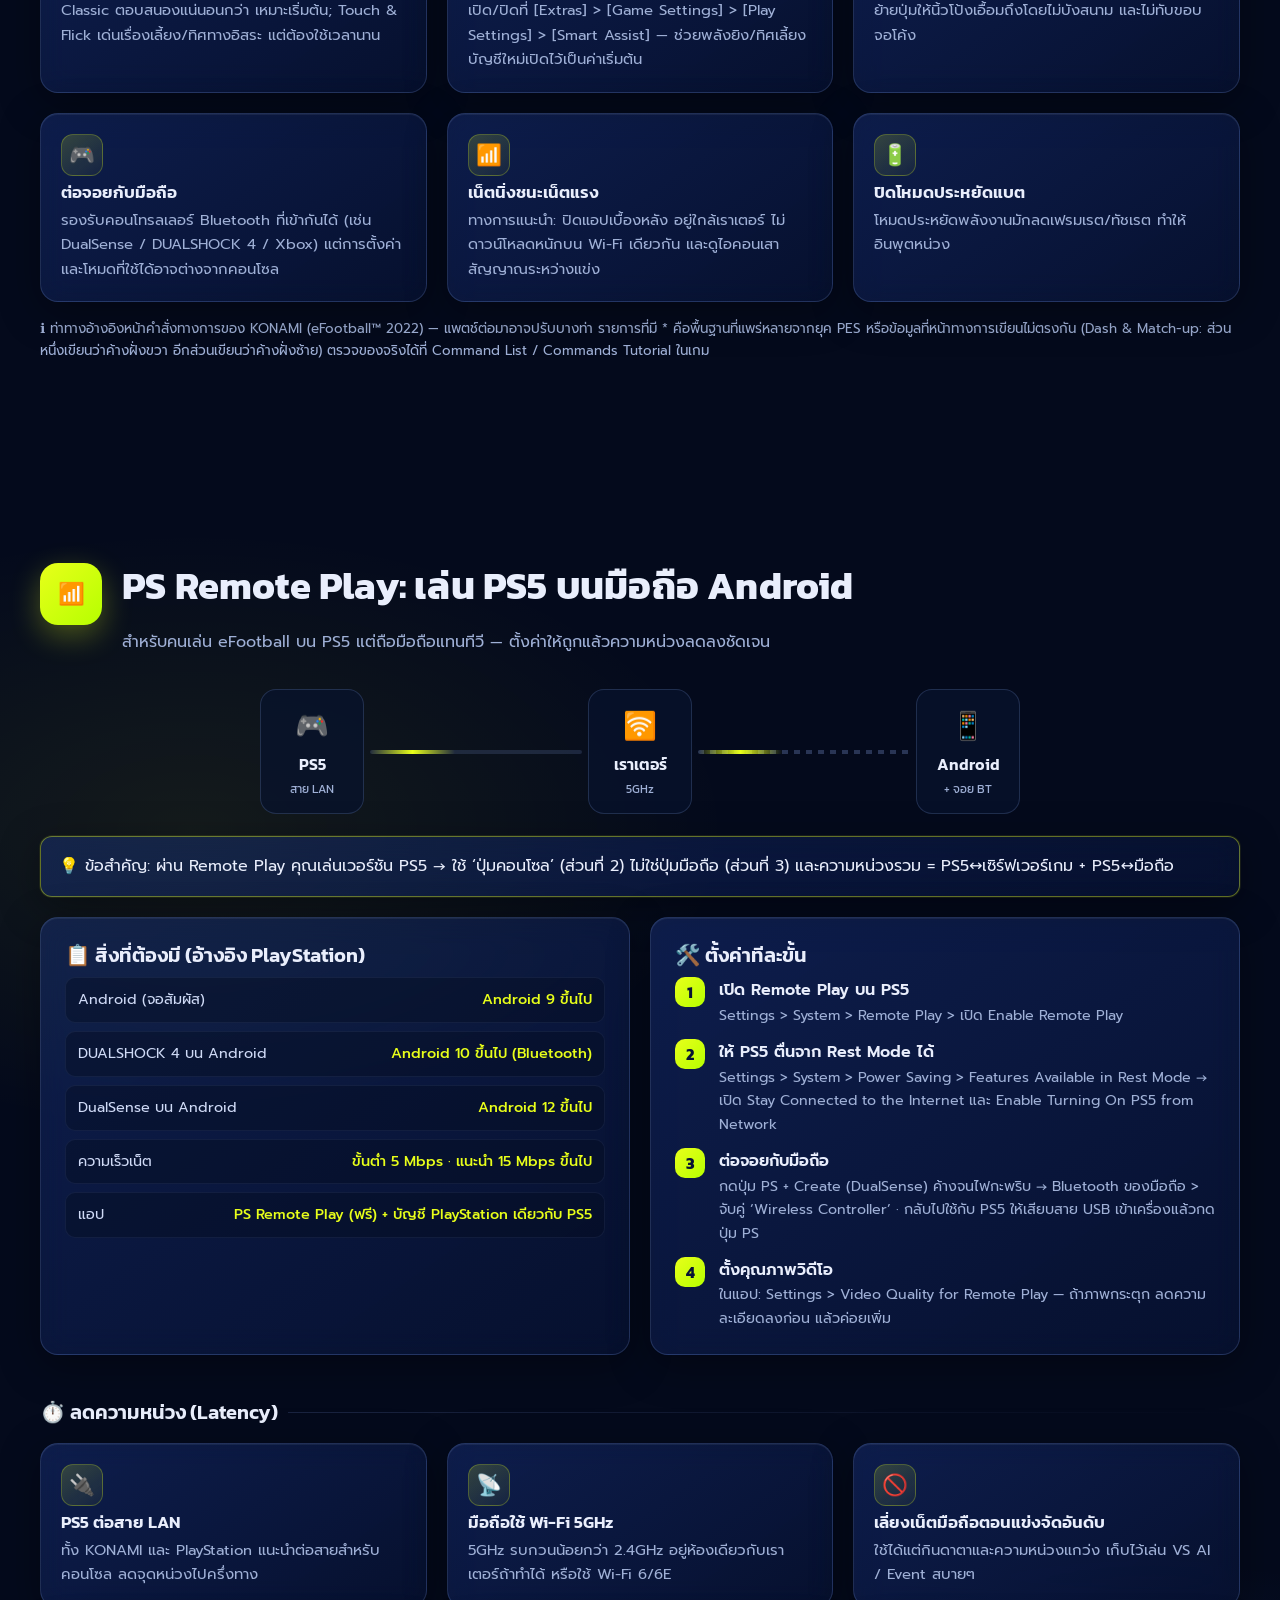
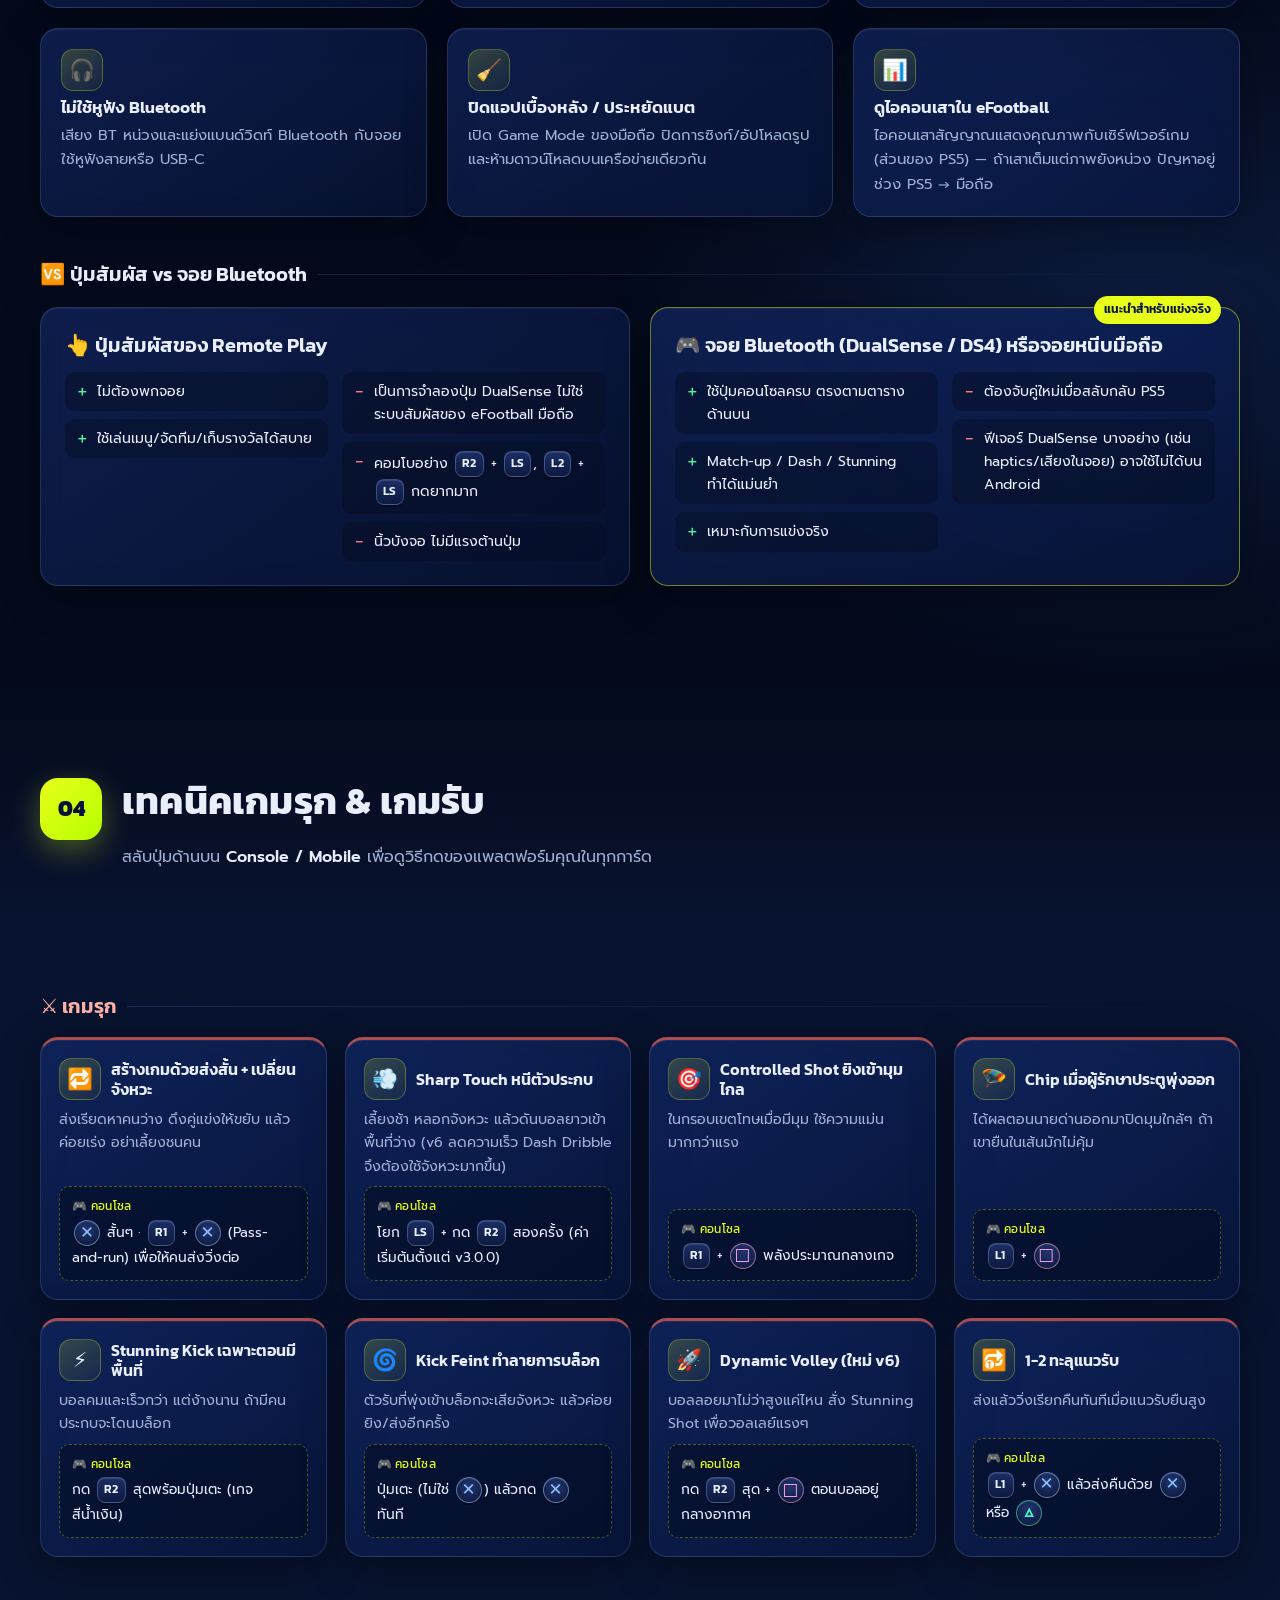
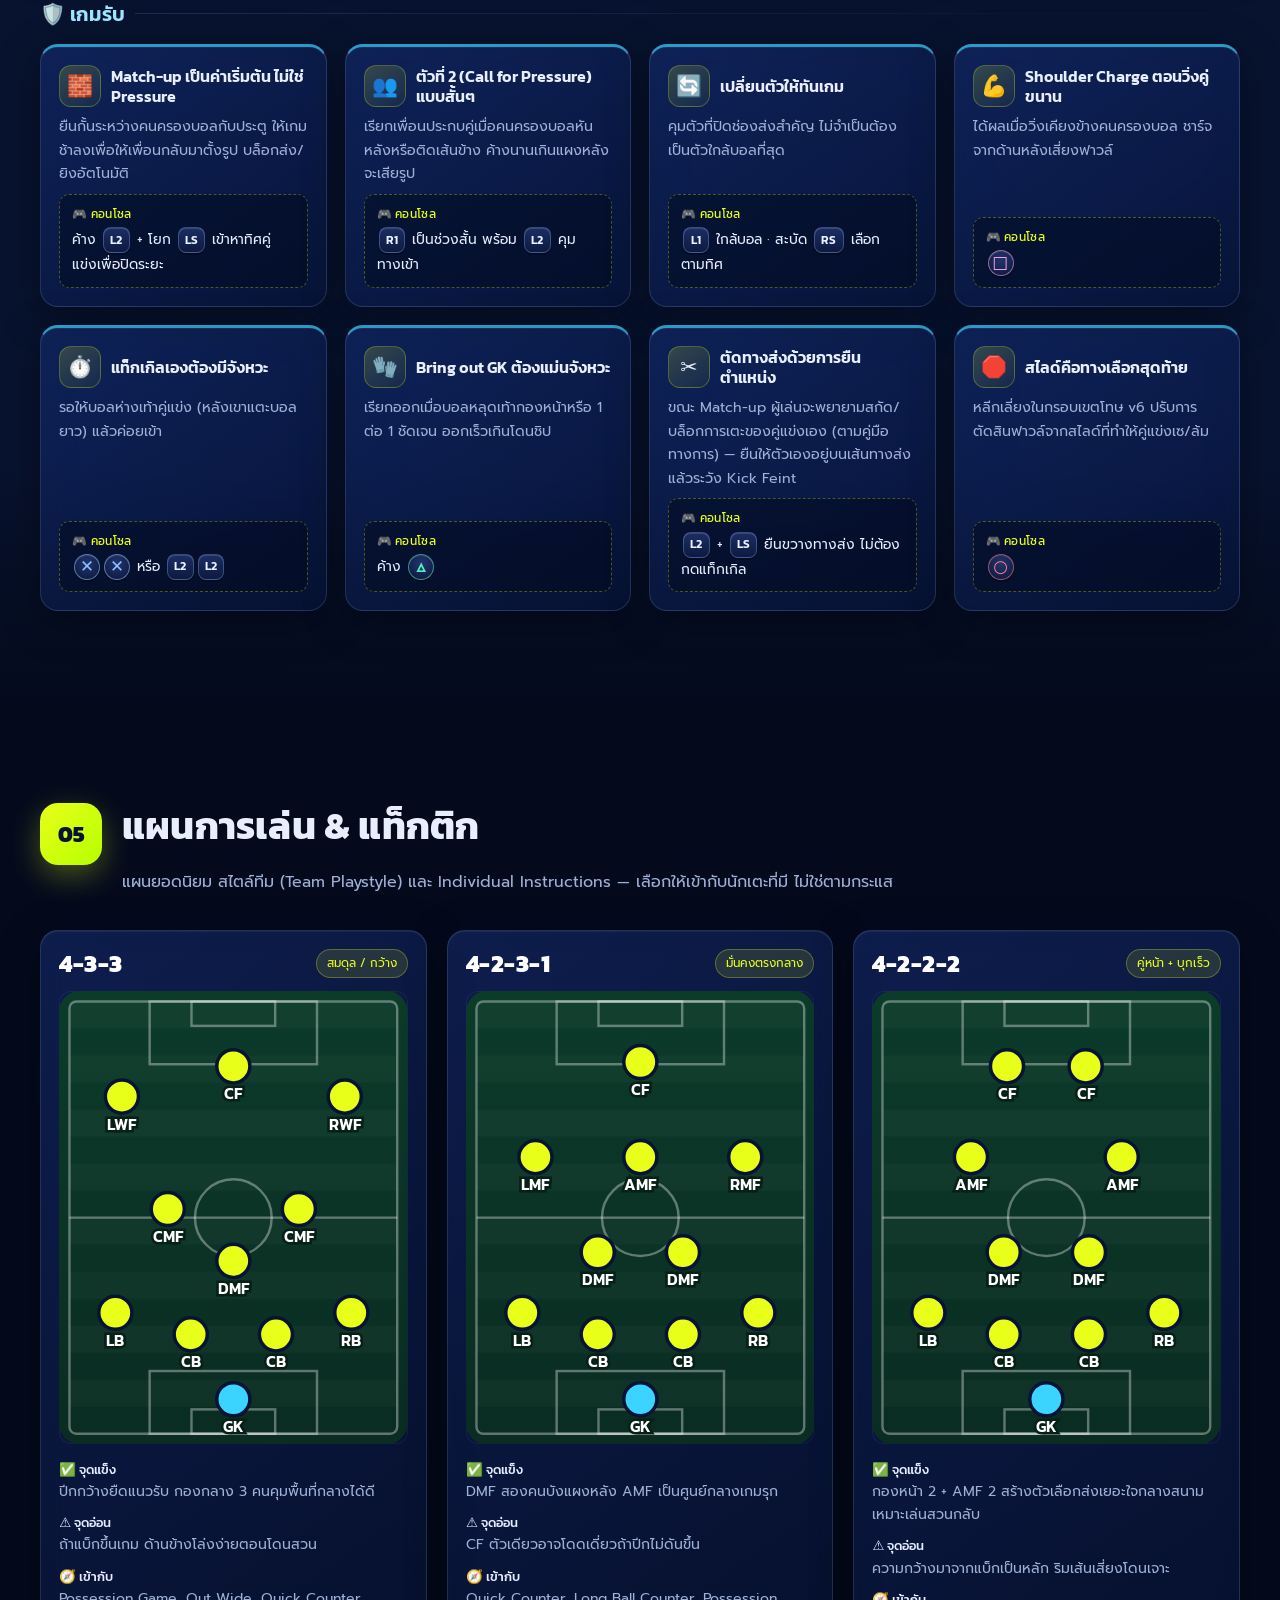
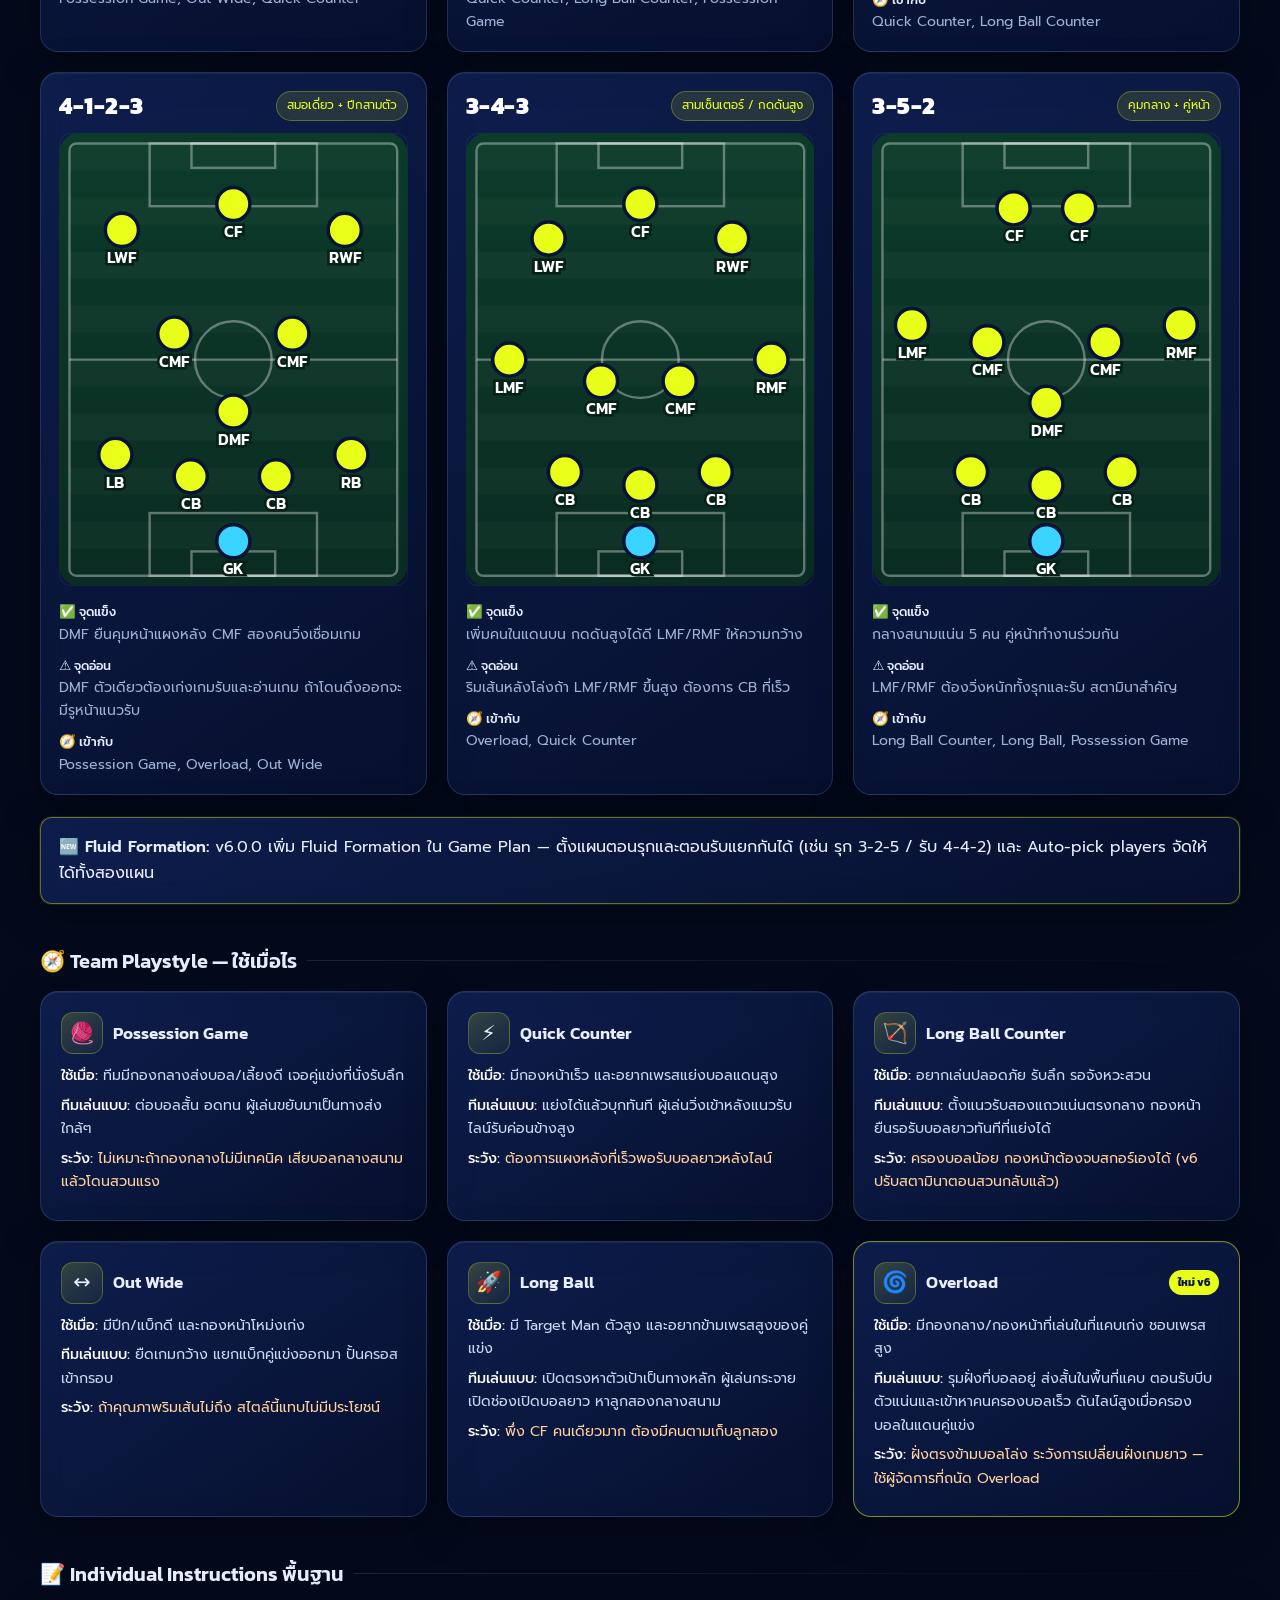
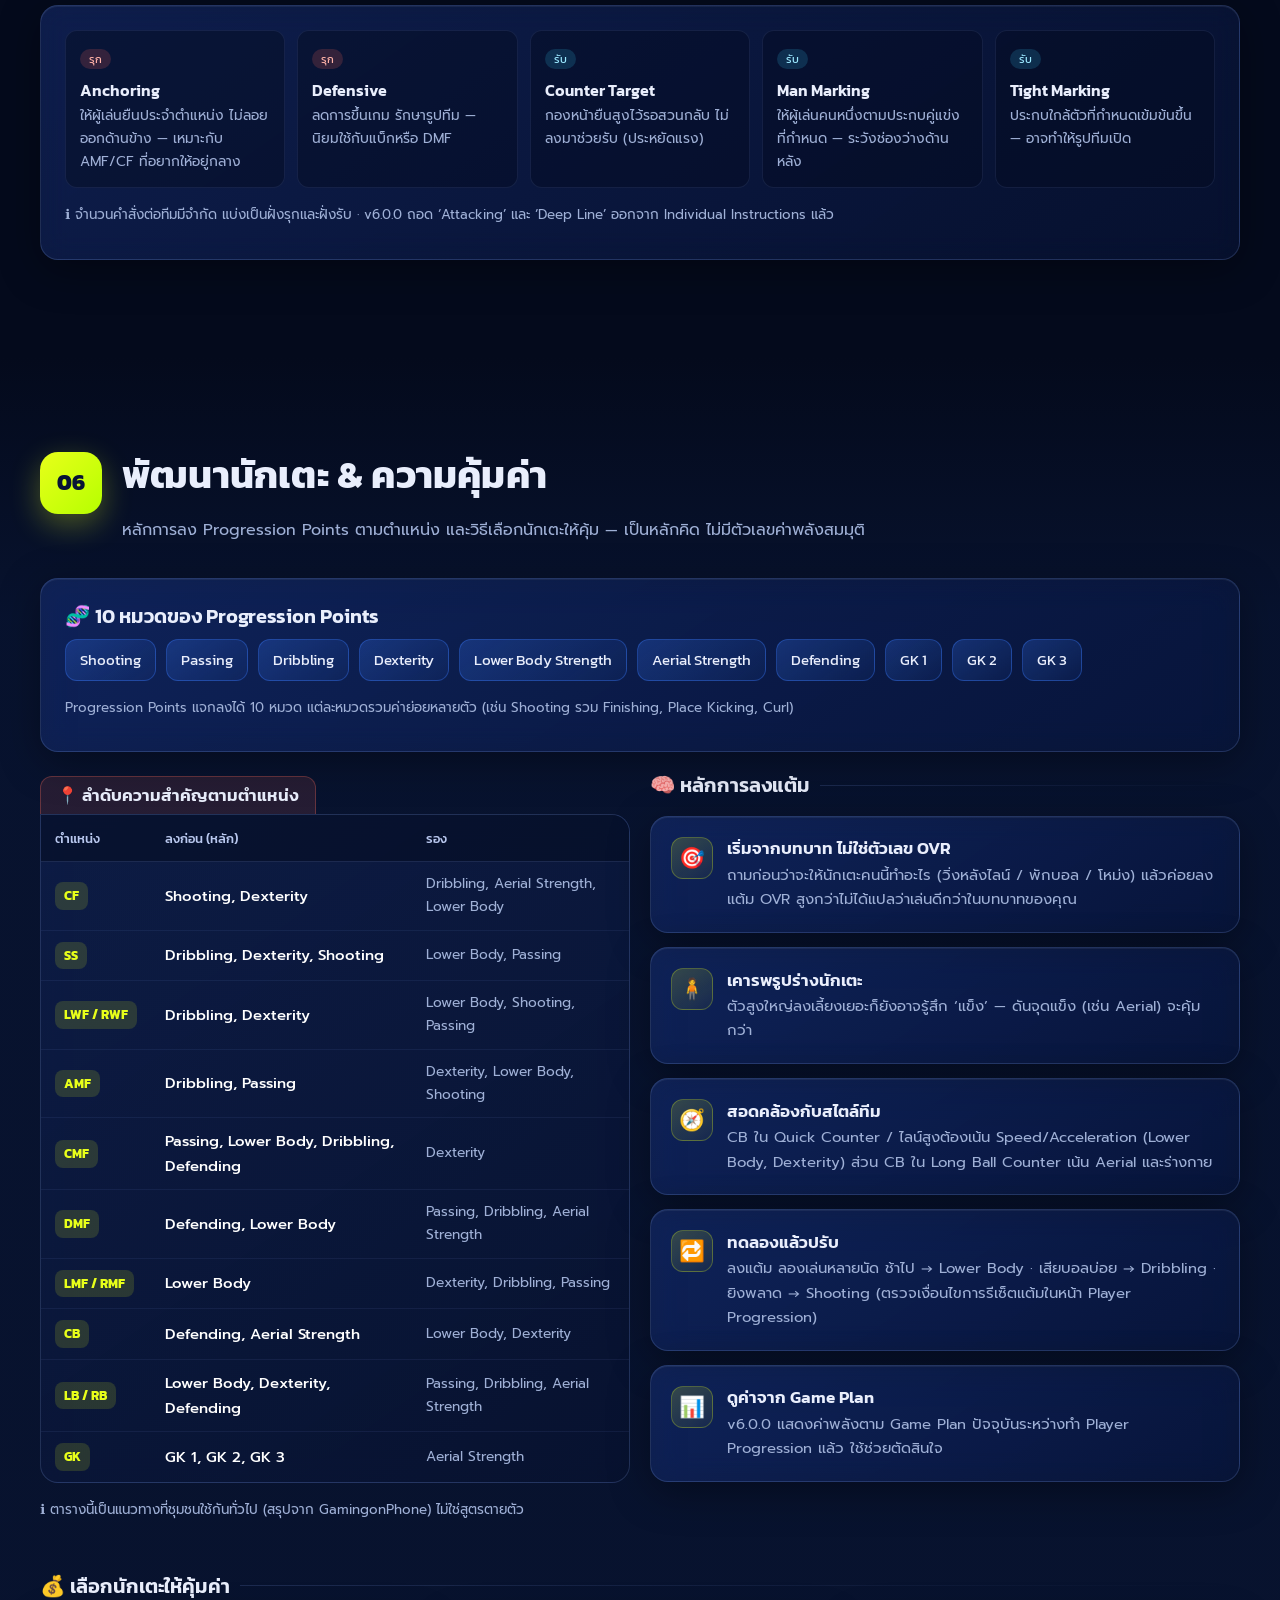
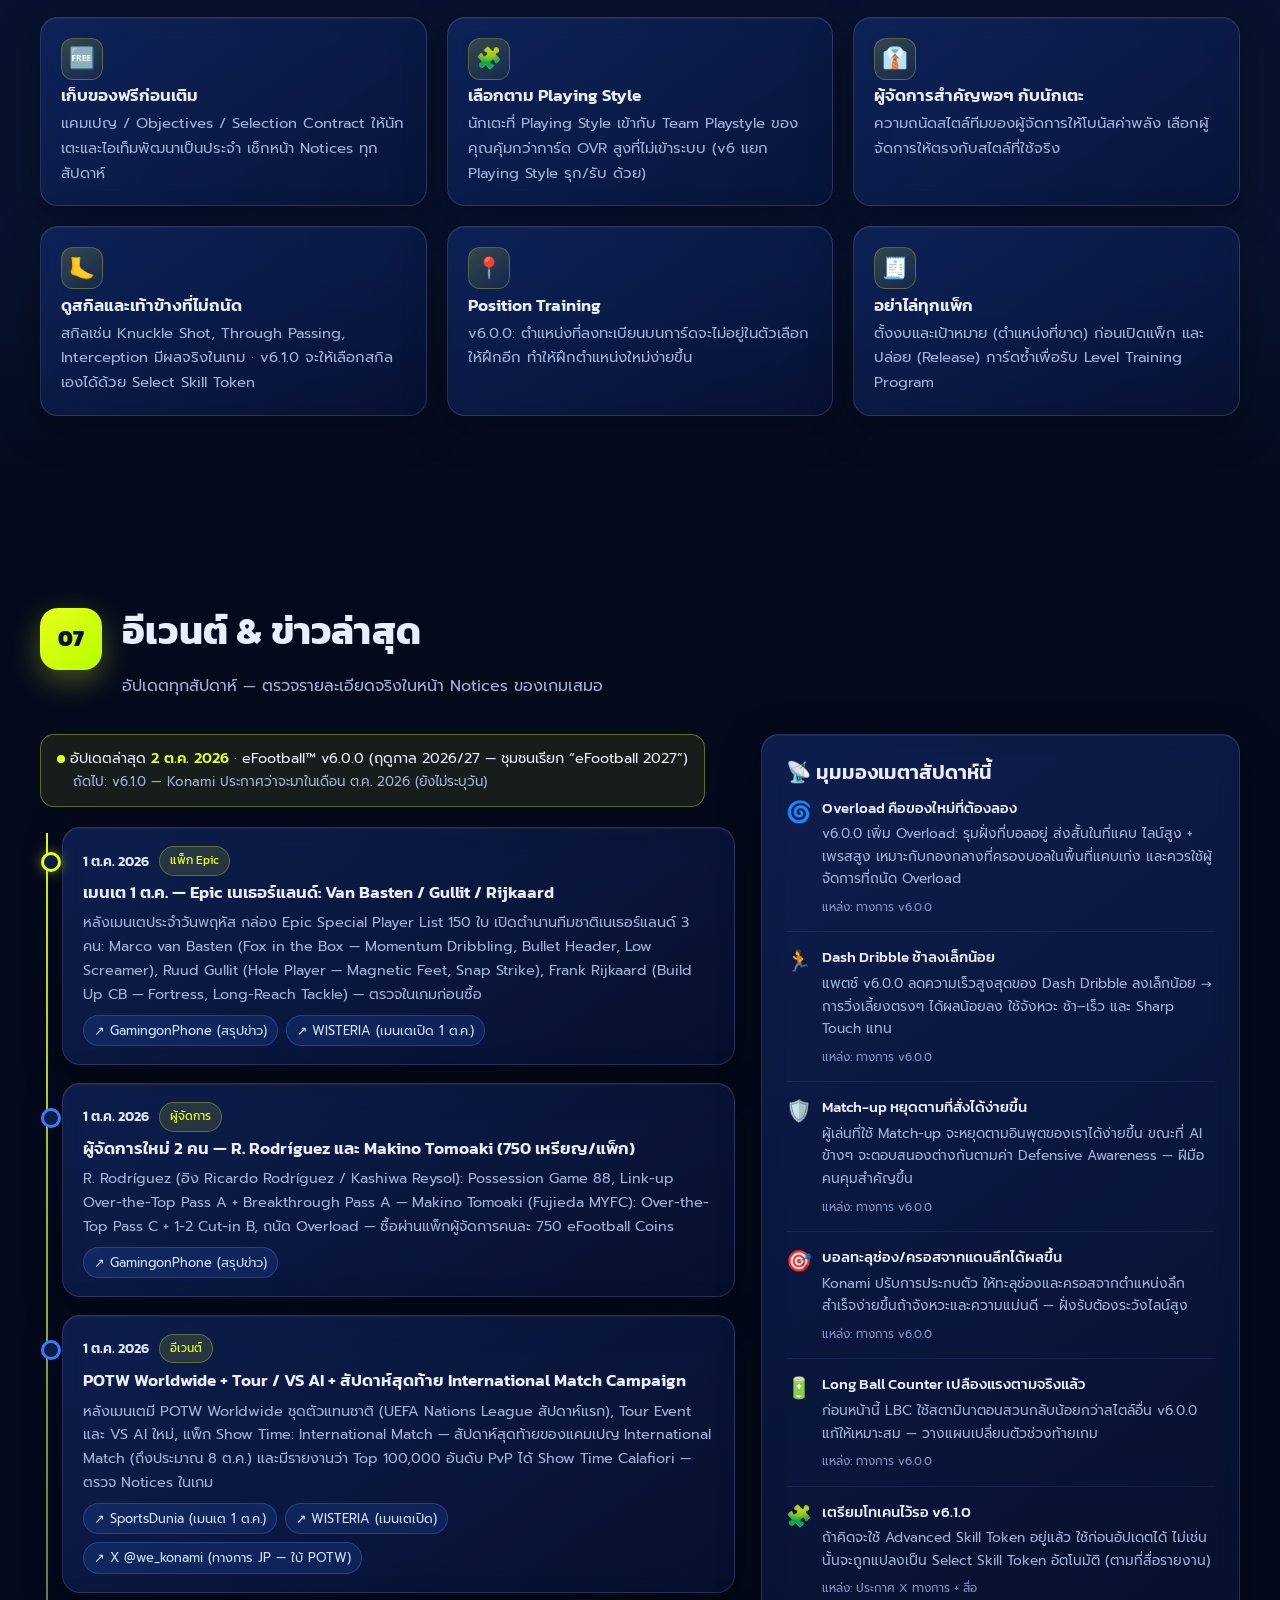
==== commit ca93caa8: "Update site content 2026-10-02 04:05 ICT" ====
--- a/index.html
+++ b/index.html
@@ -97,7 +97,7 @@
         <li><span>ตัวที่ 2 ช่วยเพรส</span><b data-kbd="[R1]"></b></li>
         <li><span>Controlled Shot</span><b data-kbd="[R1] + [S]"></b></li>
         <li><span>Stunning Kick</span><b data-kbd="[R2] สุด + ปุ่มเตะ"></b></li>
-        <li><span>Sharp Touch</span><b data-kbd="กด [R2] สุดแล้วปล่อย"></b></li>
+        <li><span>Sharp Touch</span><b data-kbd="[LS] + กด [R2] สองครั้ง"></b></li>
       </ul>
       <ul class="hc-list only-mobile">
         <li><span>Match-up</span><b>สไลด์ Pressure ซ้าย/ขวา</b></li>
